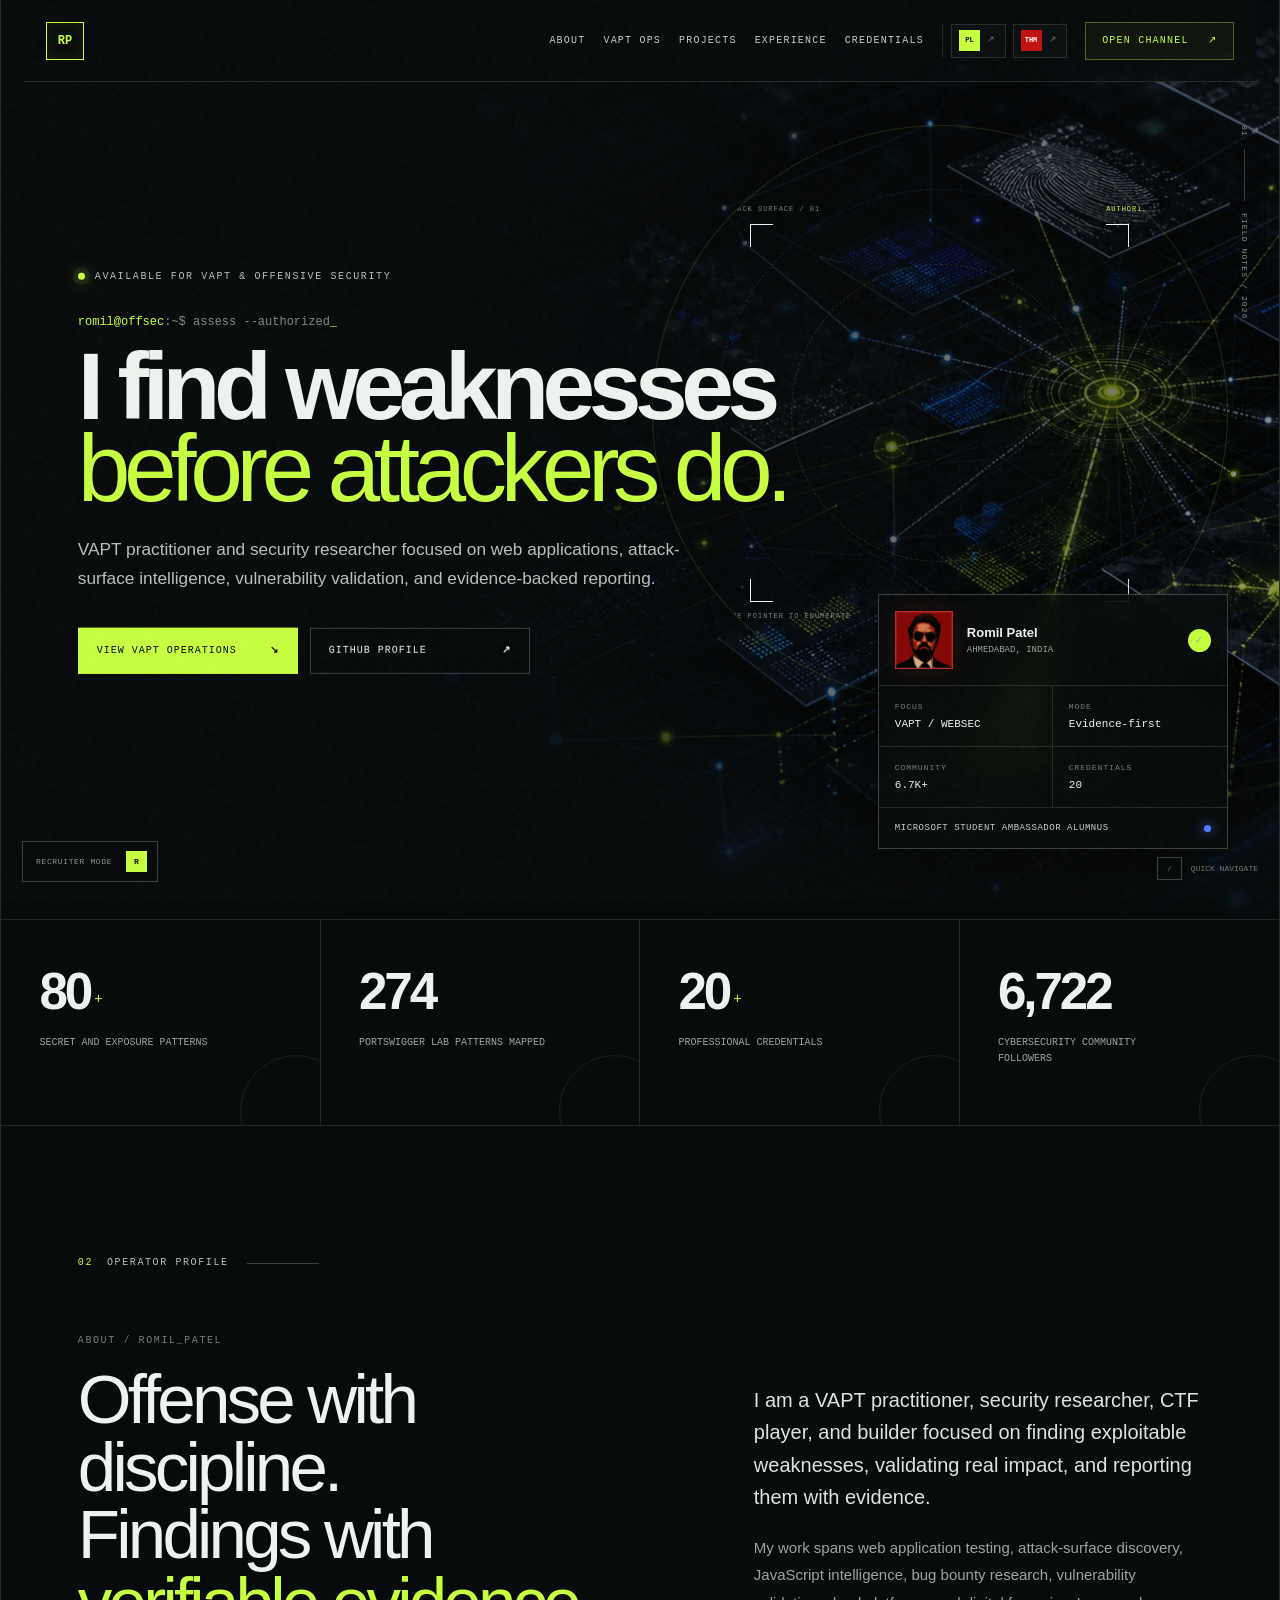
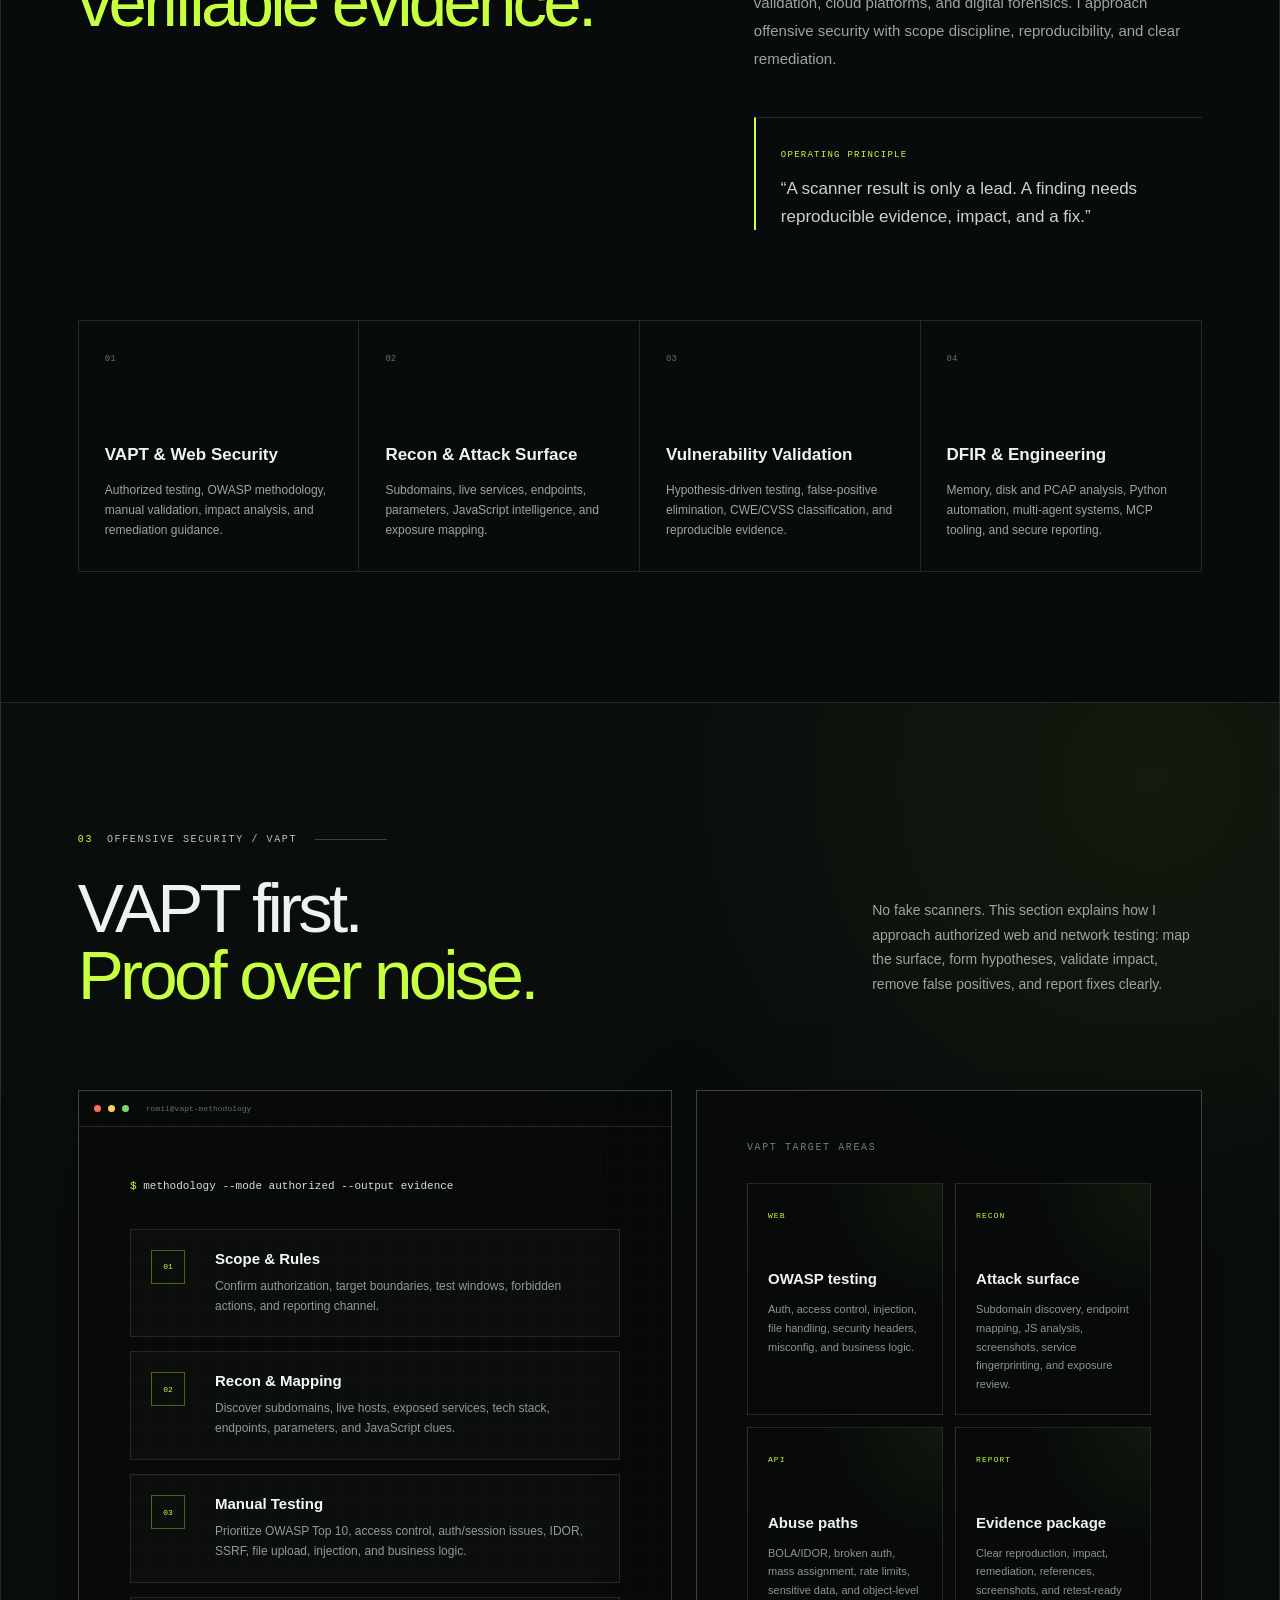
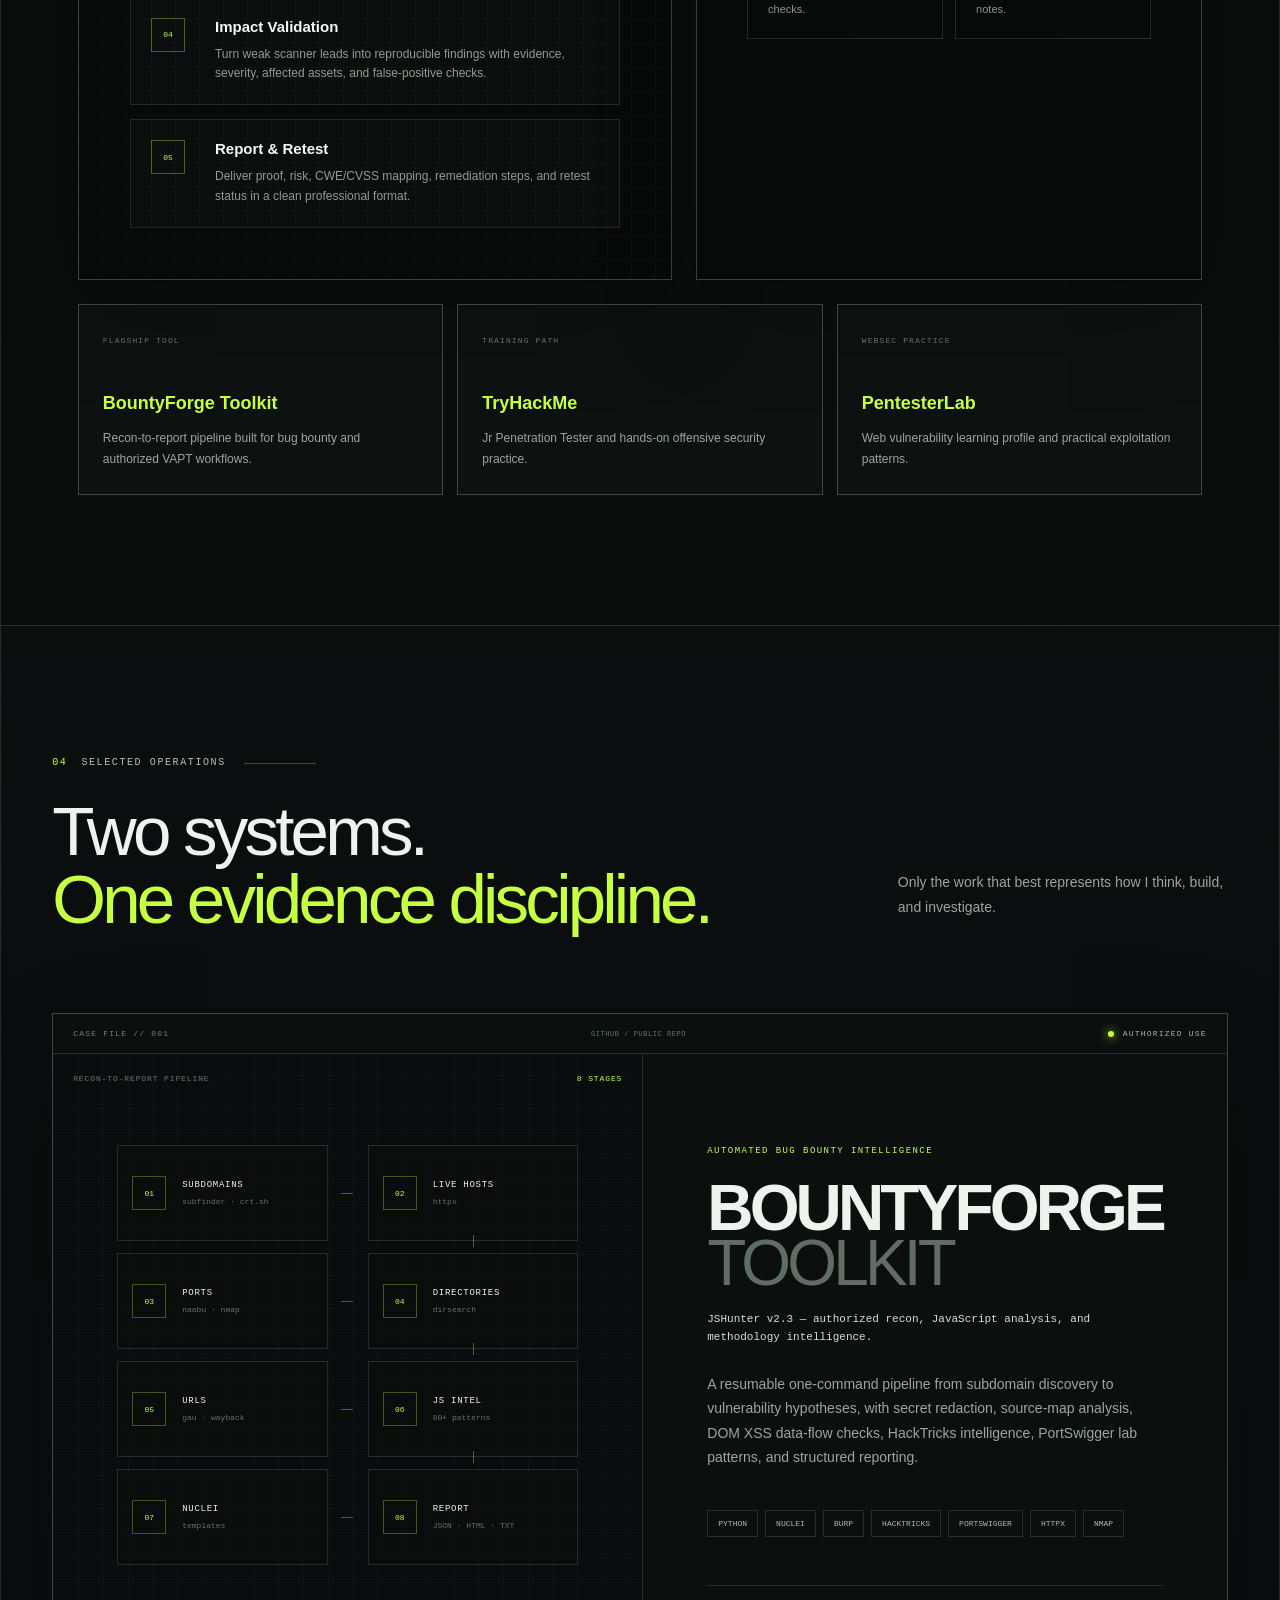
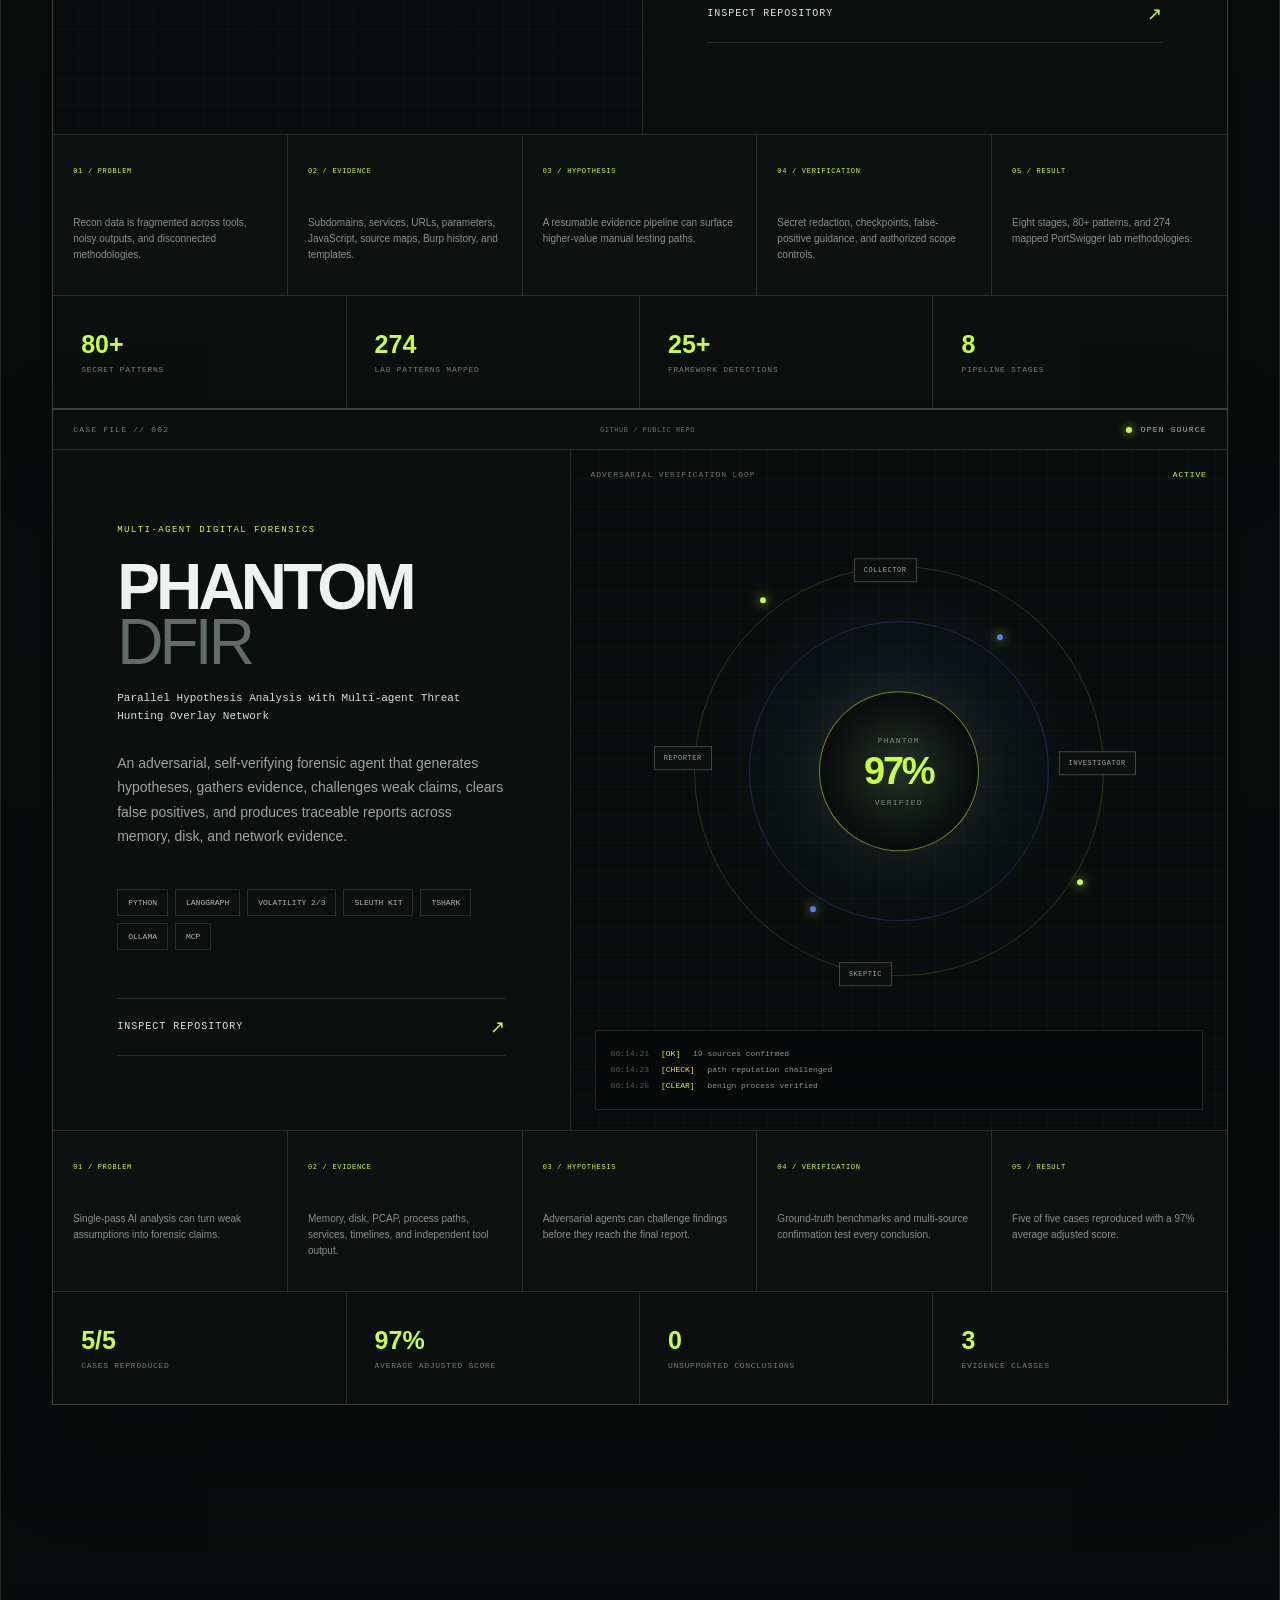
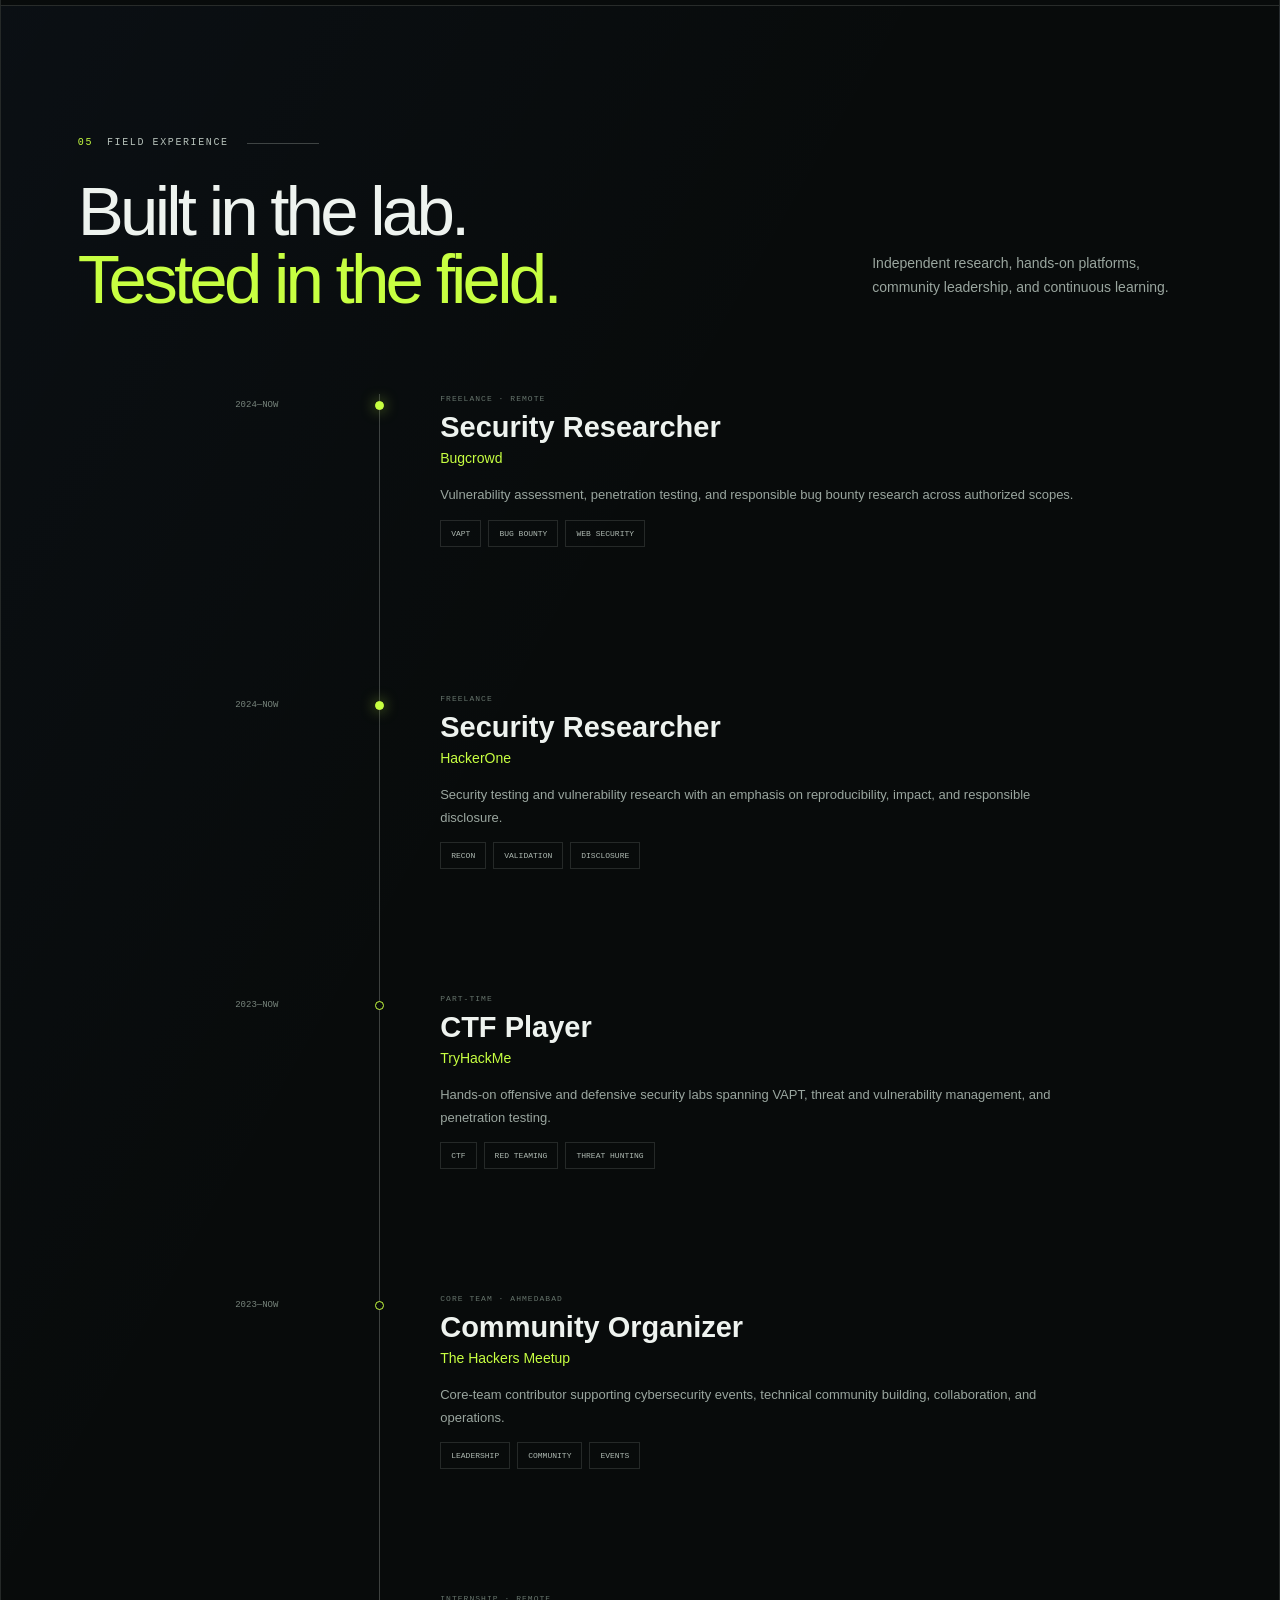
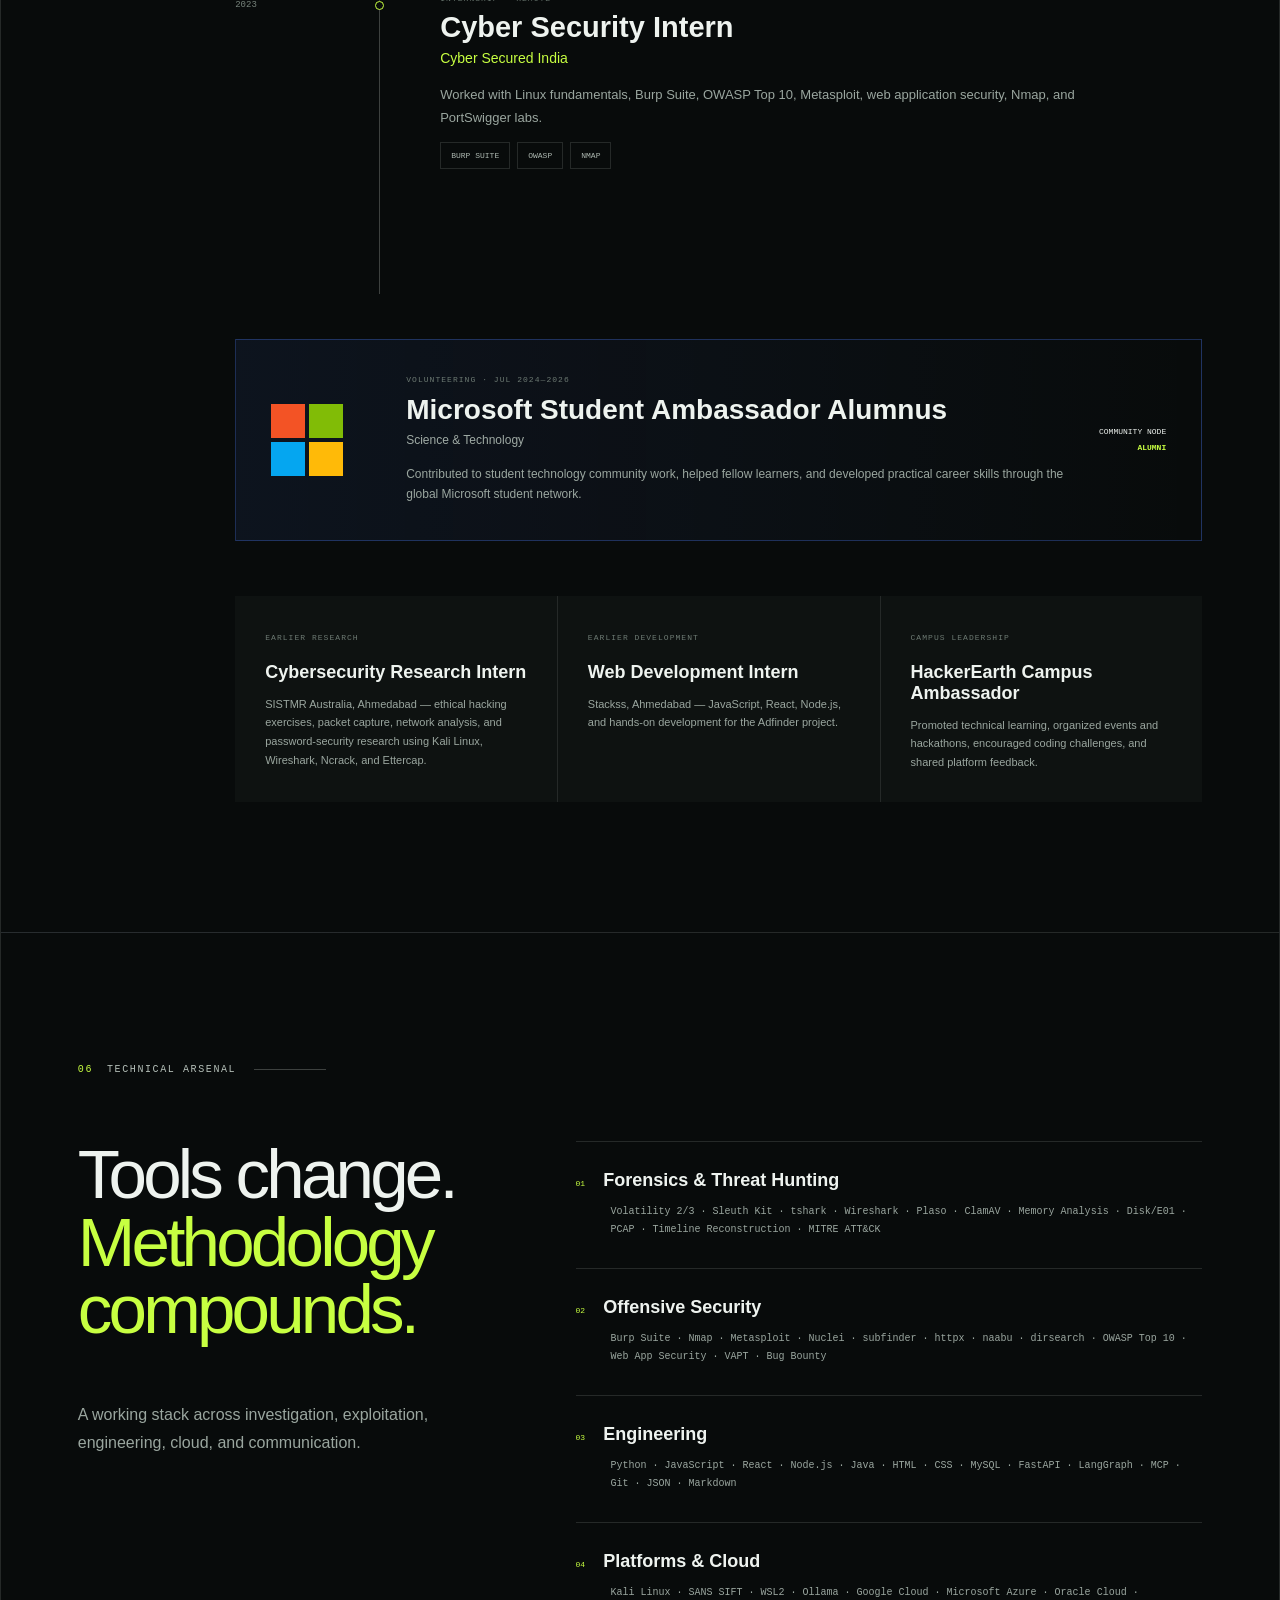
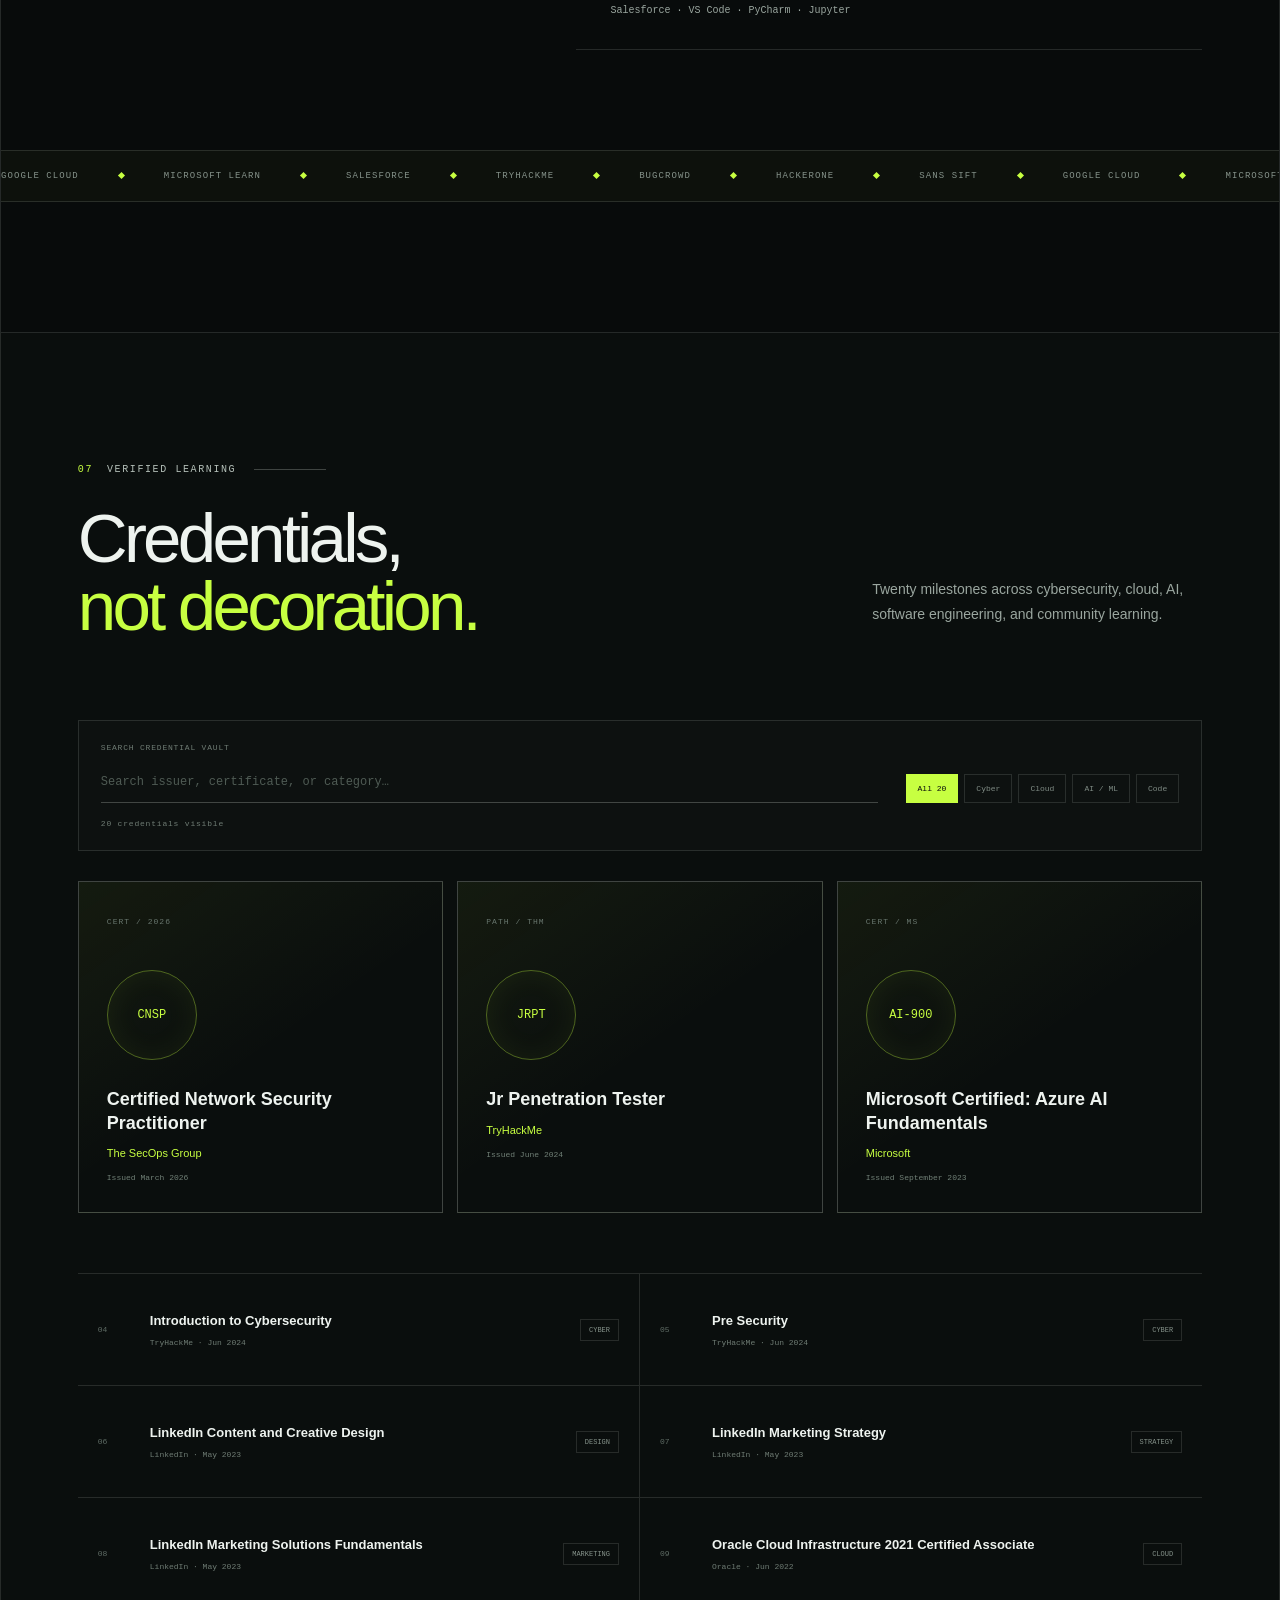
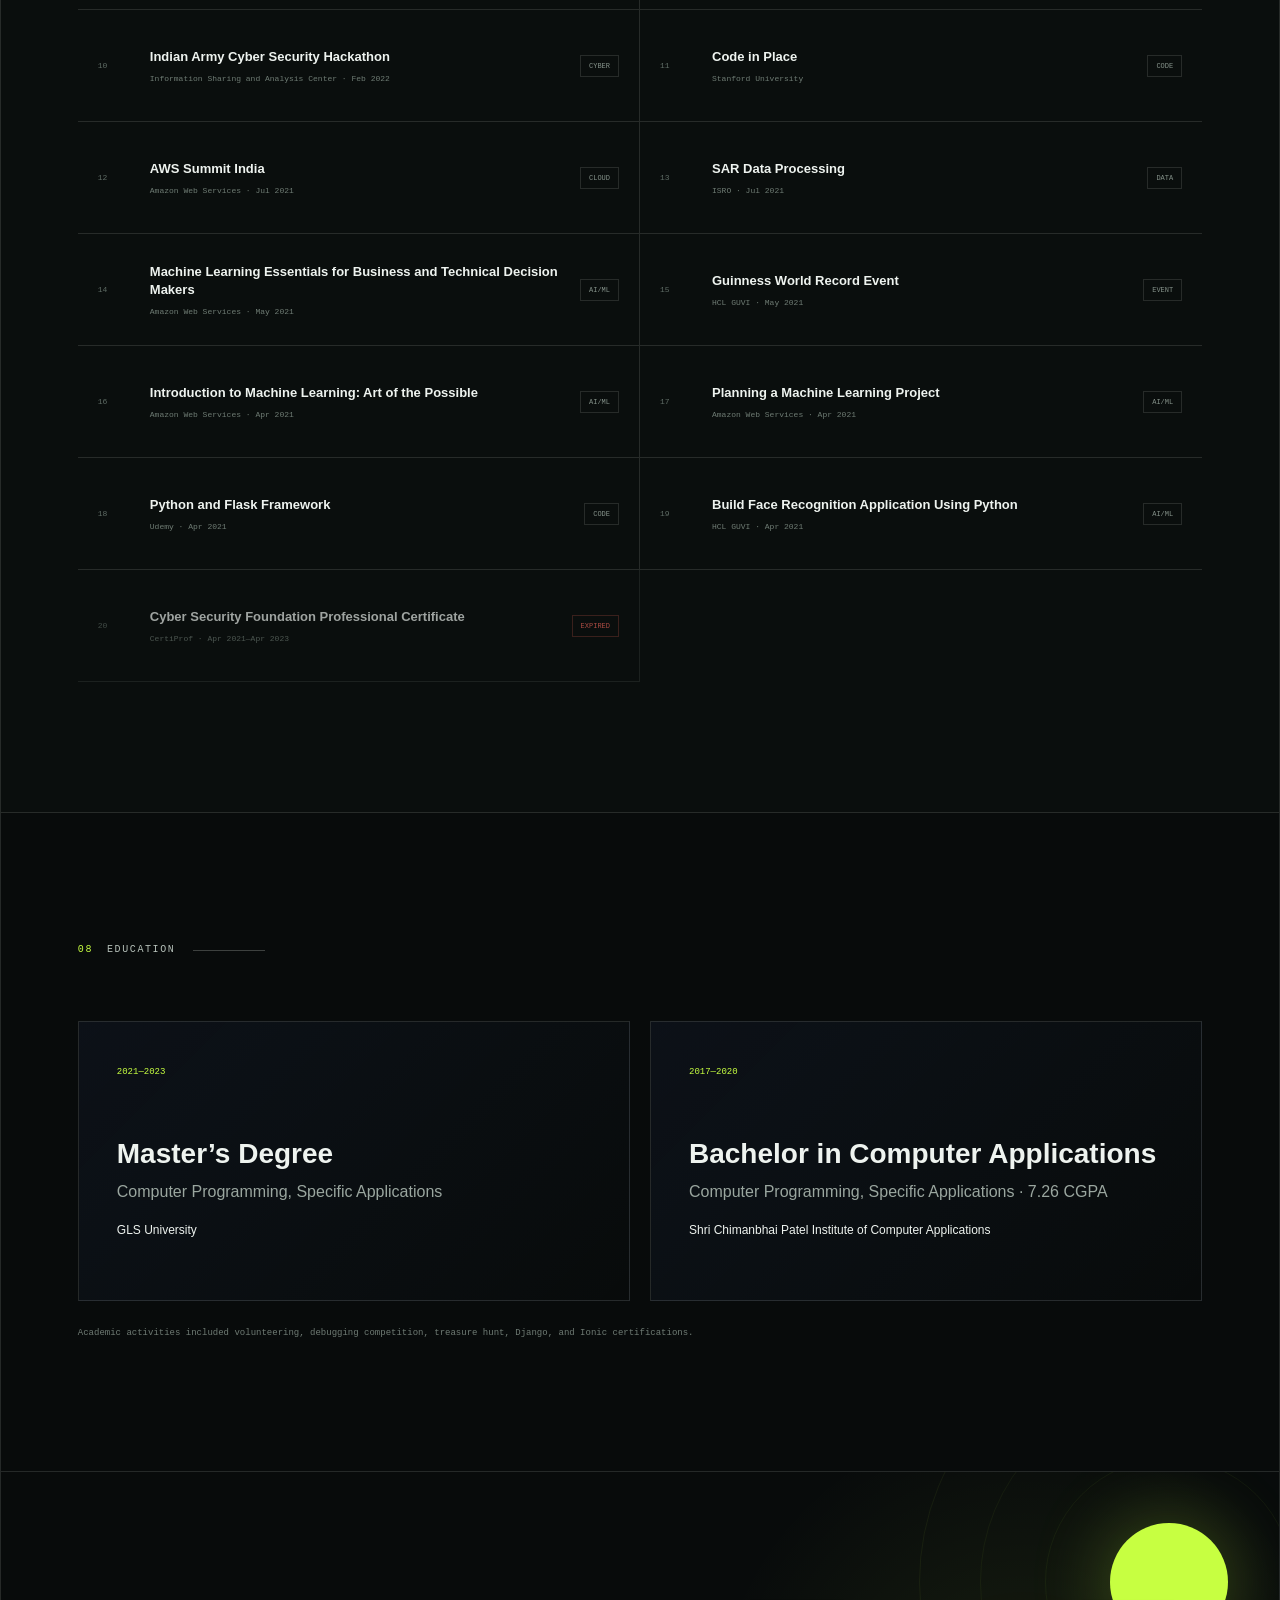
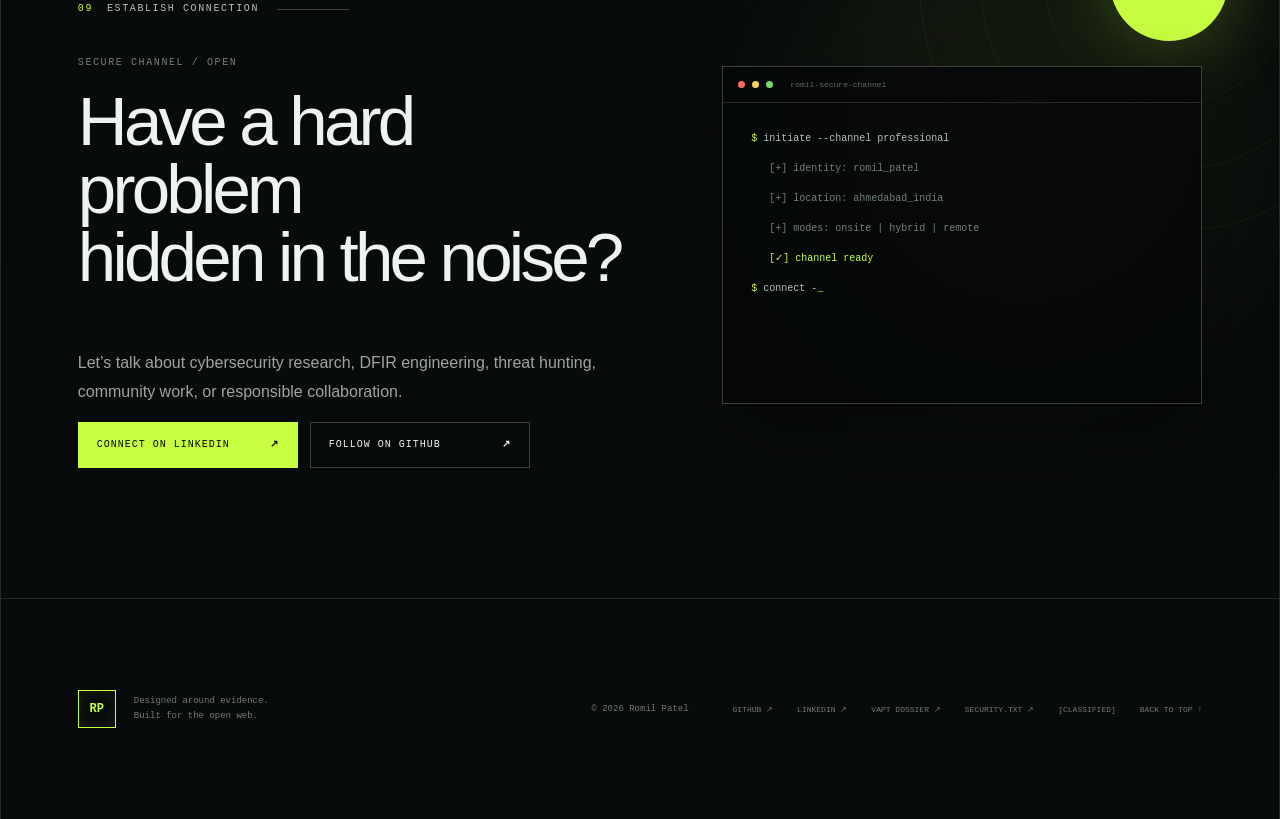
==== index.html @ cf9efac3 "Deploy cybersecurity portfolio" ====
<!doctype html>
<html lang="en">
<head>
  <meta charset="utf-8">
  <meta name="viewport" content="width=device-width, initial-scale=1">
  <meta name="description" content="Romil Patel — Cybersecurity researcher, DFIR builder, penetration tester, and creator of PHANTOM DFIR and BountyForge Toolkit.">
  <meta name="theme-color" content="#080b0b">
  <meta property="og:title" content="Romil Patel — Cybersecurity Researcher">
  <meta property="og:description" content="Evidence-first security research, DFIR engineering, threat hunting, and offensive tooling.">
  <meta property="og:image" content="assets/forensic-hero.png">
  <title>Romil Patel — Cybersecurity Researcher</title>
  <link rel="icon" href="data:image/svg+xml,<svg xmlns=%22http://www.w3.org/2000/svg%22 viewBox=%220 0 100 100%22><rect width=%22100%22 height=%22100%22 rx=%2222%22 fill=%22%23080b0b%22/><path d=%22M25 26h30c13 0 21 7 21 19 0 9-5 15-13 18l16 13H62L49 65h-8v11H25zm16 13v13h13c5 0 8-2 8-7s-3-6-8-6z%22 fill=%22%23c7ff41%22/></svg>">
  <link rel="stylesheet" href="styles.css">
</head>
<body>
  <canvas id="signal-canvas" aria-hidden="true"></canvas>
  <div class="noise" aria-hidden="true"></div>
  <div class="cursor-glow" aria-hidden="true"></div>

  <header class="site-header">
    <a class="brand" href="#top" aria-label="Romil Patel — Home">
      <span class="brand-mark">RP</span>
      <span class="brand-copy"><strong>ROMIL PATEL</strong><small>SECURITY RESEARCH</small></span>
    </a>
    <button class="menu-toggle" type="button" aria-expanded="false" aria-controls="primary-nav"><span></span><span></span></button>
    <nav id="primary-nav" class="primary-nav" aria-label="Primary navigation">
      <a href="#about">About</a>
      <a href="#vapt-ops">VAPT Ops</a>
      <a href="#projects">Projects</a>
      <a href="#experience">Experience</a>
      <a href="#credentials">Credentials</a>
      <span class="nav-platforms" aria-label="Cybersecurity training profiles">
        <a class="platform-link pentesterlab-link" href="https://pentesterlab.com/profile/Romil_Patel" target="_blank" rel="noreferrer" aria-label="Romil Patel on PentesterLab">
          <i>PL</i><span>PentesterLab</span><b>↗</b>
        </a>
        <a class="platform-link tryhackme-link" href="https://tryhackme.com/p/romil0xsec" target="_blank" rel="noreferrer" aria-label="Romil Patel on TryHackMe">
          <i>THM</i><span>TryHackMe</span><b>↗</b>
        </a>
      </span>
      <a class="nav-cta" href="#contact">Open channel <span>↗</span></a>
    </nav>
  </header>

  <main id="top">
    <section class="hero" aria-labelledby="hero-title">
      <img class="hero-image" src="assets/forensic-hero.png" alt="Abstract forensic evidence network with chartreuse and blue signal paths">
      <div class="hero-vignette" aria-hidden="true"></div>
      <div class="hero-content">
        <div class="eyebrow"><span class="status-dot"></span> AVAILABLE FOR VAPT &amp; OFFENSIVE SECURITY</div>
        <p class="terminal-line"><span>romil@offsec</span>:~$ assess --authorized<span class="terminal-cursor">_</span></p>
        <h1 id="hero-title">I find weaknesses<br><em>before attackers do.</em></h1>
        <p class="hero-lede">VAPT practitioner and security researcher focused on web applications, attack-surface intelligence, vulnerability validation, and evidence-backed reporting.</p>
        <div class="hero-actions">
          <a class="button button-primary" href="#vapt-ops"><span>View VAPT operations</span><b>↘</b></a>
          <a class="button button-ghost" href="https://github.com/romilp619" target="_blank" rel="noreferrer"><span>GitHub profile</span><b>↗</b></a>
        </div>
      </div>
      <div class="evidence-core" aria-label="Interactive three-dimensional forensic evidence visualization">
        <canvas id="evidence-core-canvas"></canvas>
        <div class="core-hud core-hud-top"><span>ATTACK SURFACE / 01</span><b>AUTHORIZED</b></div>
        <div class="core-hud core-hud-bottom"><span>MOVE POINTER TO ENUMERATE</span><b>EVIDENCE-LED</b></div>
        <i class="core-corner corner-a"></i><i class="core-corner corner-b"></i><i class="core-corner corner-c"></i><i class="core-corner corner-d"></i>
      </div>
      <aside class="identity-card" aria-label="Profile summary">
        <div class="identity-head">
          <span class="identity-avatar"><img src="assets/romil-profile-red.png" alt="Romil Patel"></span>
          <div><strong>Romil Patel</strong><span>Ahmedabad, India</span></div>
          <span class="verified" title="Profile verified from LinkedIn and GitHub">✓</span>
        </div>
        <dl class="identity-grid">
          <div><dt>FOCUS</dt><dd>VAPT / WEBSEC</dd></div>
          <div><dt>MODE</dt><dd>Evidence-first</dd></div>
          <div><dt>COMMUNITY</dt><dd>6.7K+</dd></div>
          <div><dt>CREDENTIALS</dt><dd>20</dd></div>
        </dl>
        <div class="identity-foot"><span>Microsoft Student Ambassador Alumnus</span><strong id="operator-badge" class="operator-badge" hidden>OPERATOR VERIFIED</strong><i></i></div>
      </aside>
      <div class="hero-index"><span>01</span><i></i><span>FIELD NOTES / 2026</span></div>
    </section>

    <section class="proof-strip" aria-label="Key proof points">
      <div class="proof-item"><span class="proof-number" data-count="80">0</span><sup>+</sup><p>Secret and exposure patterns</p></div>
      <div class="proof-item"><span class="proof-number" data-count="274">0</span><sup></sup><p>PortSwigger lab patterns mapped</p></div>
      <div class="proof-item"><span class="proof-number" data-count="20">0</span><sup>+</sup><p>Professional credentials</p></div>
      <div class="proof-item"><span class="proof-number" data-count="6722">0</span><sup></sup><p>Cybersecurity community followers</p></div>
    </section>

    <section id="about" class="section about-section">
      <div class="section-kicker reveal"><span>02</span> OPERATOR PROFILE</div>
      <div class="about-grid">
        <div class="about-title reveal">
          <p class="micro-label">ABOUT / ROMIL_PATEL</p>
          <h2>Offense with discipline.<br>Findings with <em>verifiable evidence.</em></h2>
        </div>
        <div class="about-copy reveal">
          <p class="lead-copy">I am a VAPT practitioner, security researcher, CTF player, and builder focused on finding exploitable weaknesses, validating real impact, and reporting them with evidence.</p>
          <p>My work spans web application testing, attack-surface discovery, JavaScript intelligence, bug bounty research, vulnerability validation, cloud platforms, and digital forensics. I approach offensive security with scope discipline, reproducibility, and clear remediation.</p>
          <div class="quote-block">
            <span>OPERATING PRINCIPLE</span>
            <blockquote>“A scanner result is only a lead. A finding needs reproducible evidence, impact, and a fix.”</blockquote>
          </div>
        </div>
      </div>
      <div class="capability-grid reveal">
        <article><span>01</span><h3>VAPT &amp; Web Security</h3><p>Authorized testing, OWASP methodology, manual validation, impact analysis, and remediation guidance.</p></article>
        <article><span>02</span><h3>Recon &amp; Attack Surface</h3><p>Subdomains, live services, endpoints, parameters, JavaScript intelligence, and exposure mapping.</p></article>
        <article><span>03</span><h3>Vulnerability Validation</h3><p>Hypothesis-driven testing, false-positive elimination, CWE/CVSS classification, and reproducible evidence.</p></article>
        <article><span>04</span><h3>DFIR &amp; Engineering</h3><p>Memory, disk and PCAP analysis, Python automation, multi-agent systems, MCP tooling, and secure reporting.</p></article>
      </div>
    </section>

    <section id="vapt-ops" class="section vapt-section">
      <div class="section-heading reveal">
        <div><div class="section-kicker"><span>03</span> OFFENSIVE SECURITY / VAPT</div><h2>VAPT first.<br><em>Proof over noise.</em></h2></div>
        <p>No fake scanners. This section explains how I approach authorized web and network testing: map the surface, form hypotheses, validate impact, remove false positives, and report fixes clearly.</p>
      </div>
      <div class="vapt-ops-shell reveal">
        <div class="ops-terminal">
          <div class="terminal-bar"><i></i><i></i><i></i><span>romil@vapt-methodology</span></div>
          <div class="ops-terminal-body">
            <p><span class="prompt">$</span> methodology --mode authorized --output evidence</p>
            <ol class="ops-chain">
              <li><span>01</span><b>Scope & Rules</b><p>Confirm authorization, target boundaries, test windows, forbidden actions, and reporting channel.</p></li>
              <li><span>02</span><b>Recon & Mapping</b><p>Discover subdomains, live hosts, exposed services, tech stack, endpoints, parameters, and JavaScript clues.</p></li>
              <li><span>03</span><b>Manual Testing</b><p>Prioritize OWASP Top 10, access control, auth/session issues, IDOR, SSRF, file upload, injection, and business logic.</p></li>
              <li><span>04</span><b>Impact Validation</b><p>Turn weak scanner leads into reproducible findings with evidence, severity, affected assets, and false-positive checks.</p></li>
              <li><span>05</span><b>Report & Retest</b><p>Deliver proof, risk, CWE/CVSS mapping, remediation steps, and retest status in a clean professional format.</p></li>
            </ol>
          </div>
        </div>
        <aside class="ops-scope-panel">
          <p class="micro-label">VAPT TARGET AREAS</p>
          <div class="scope-grid">
            <article><span>WEB</span><b>OWASP testing</b><p>Auth, access control, injection, file handling, security headers, misconfig, and business logic.</p></article>
            <article><span>RECON</span><b>Attack surface</b><p>Subdomain discovery, endpoint mapping, JS analysis, screenshots, service fingerprinting, and exposure review.</p></article>
            <article><span>API</span><b>Abuse paths</b><p>BOLA/IDOR, broken auth, mass assignment, rate limits, sensitive data, and object-level checks.</p></article>
            <article><span>REPORT</span><b>Evidence package</b><p>Clear reproduction, impact, remediation, references, screenshots, and retest-ready notes.</p></article>
          </div>
        </aside>
      </div>
      <div class="ops-proof-grid reveal">
        <a href="https://github.com/romilp619/BountyForge-Toolkit" target="_blank" rel="noreferrer"><span>FLAGSHIP TOOL</span><b>BountyForge Toolkit</b><p>Recon-to-report pipeline built for bug bounty and authorized VAPT workflows.</p></a>
        <a href="https://tryhackme.com/p/romil0xsec" target="_blank" rel="noreferrer"><span>TRAINING PATH</span><b>TryHackMe</b><p>Jr Penetration Tester and hands-on offensive security practice.</p></a>
        <a href="https://pentesterlab.com/profile/Romil_Patel" target="_blank" rel="noreferrer"><span>WEBSEC PRACTICE</span><b>PentesterLab</b><p>Web vulnerability learning profile and practical exploitation patterns.</p></a>
      </div>
    </section>

    <section id="projects" class="section projects-section">
      <div class="section-heading reveal">
        <div><div class="section-kicker"><span>04</span> SELECTED OPERATIONS</div><h2>Two systems.<br><em>One evidence discipline.</em></h2></div>
        <p>Only the work that best represents how I think, build, and investigate.</p>
      </div>

      <article class="project project-phantom reveal">
        <div class="project-topline"><span>CASE FILE // 002</span><span class="repo-intel" data-repo="romilp619/Phantom-DFIR">GITHUB / CONNECTING</span><span class="live-pill"><i></i> OPEN SOURCE</span></div>
        <div class="project-grid">
          <div class="project-copy">
            <p class="project-type">MULTI-AGENT DIGITAL FORENSICS</p>
            <h3>PHANTOM<br><span>DFIR</span></h3>
            <p class="project-decode">Parallel Hypothesis Analysis with Multi-agent Threat Hunting Overlay Network</p>
            <p class="project-summary">An adversarial, self-verifying forensic agent that generates hypotheses, gathers evidence, challenges weak claims, clears false positives, and produces traceable reports across memory, disk, and network evidence.</p>
            <ul class="project-tags" aria-label="PHANTOM technologies"><li>Python</li><li>LangGraph</li><li>Volatility 2/3</li><li>Sleuth Kit</li><li>tshark</li><li>Ollama</li><li>MCP</li></ul>
            <a class="project-link" href="https://github.com/romilp619/Phantom-DFIR" target="_blank" rel="noreferrer">Inspect repository <span>↗</span></a>
          </div>
          <div class="project-visual" aria-label="PHANTOM architecture visualization">
            <div class="scanline"></div>
            <div class="visual-label"><span>ADVERSARIAL VERIFICATION LOOP</span><b>ACTIVE</b></div>
            <div class="agent-orbit">
              <div class="orbit orbit-a"></div><div class="orbit orbit-b"></div>
              <div class="core-node"><small>PHANTOM</small><strong>97%</strong><span>VERIFIED</span></div>
              <div class="satellite sat-1">COLLECTOR</div><div class="satellite sat-2">INVESTIGATOR</div><div class="satellite sat-3">SKEPTIC</div><div class="satellite sat-4">REPORTER</div>
            </div>
            <div class="evidence-feed">
              <p><time>00:14:21</time><span class="ok">[OK]</span> 19 sources confirmed</p>
              <p><time>00:14:23</time><span class="warn">[CHECK]</span> path reputation challenged</p>
              <p><time>00:14:25</time><span class="ok">[CLEAR]</span> benign process verified</p>
            </div>
          </div>
        </div>
        <div class="case-story"><div><span>01 / PROBLEM</span><p>Single-pass AI analysis can turn weak assumptions into forensic claims.</p></div><div><span>02 / EVIDENCE</span><p>Memory, disk, PCAP, process paths, services, timelines, and independent tool output.</p></div><div><span>03 / HYPOTHESIS</span><p>Adversarial agents can challenge findings before they reach the final report.</p></div><div><span>04 / VERIFICATION</span><p>Ground-truth benchmarks and multi-source confirmation test every conclusion.</p></div><div><span>05 / RESULT</span><p>Five of five cases reproduced with a 97% average adjusted score.</p></div></div>
        <div class="project-metrics"><div><strong>5/5</strong><span>cases reproduced</span></div><div><strong>97%</strong><span>average adjusted score</span></div><div><strong>0</strong><span>unsupported conclusions</span></div><div><strong>3</strong><span>evidence classes</span></div></div>
      </article>

      <article class="project project-bounty reveal">
        <div class="project-topline"><span>CASE FILE // 001</span><span class="repo-intel" data-repo="romilp619/BountyForge-Toolkit">GITHUB / CONNECTING</span><span class="live-pill"><i></i> AUTHORIZED USE</span></div>
        <div class="project-grid reverse">
          <div class="project-visual pipeline-visual" aria-label="BountyForge eight-stage pipeline visualization">
            <div class="scanline"></div>
            <div class="visual-label"><span>RECON-TO-REPORT PIPELINE</span><b>8 STAGES</b></div>
            <ol class="pipeline">
              <li><span>01</span><div><b>SUBDOMAINS</b><small>subfinder · crt.sh</small></div><i></i></li>
              <li><span>02</span><div><b>LIVE HOSTS</b><small>httpx</small></div><i></i></li>
              <li><span>03</span><div><b>PORTS</b><small>naabu · nmap</small></div><i></i></li>
              <li><span>04</span><div><b>DIRECTORIES</b><small>dirsearch</small></div><i></i></li>
              <li><span>05</span><div><b>URLS</b><small>gau · wayback</small></div><i></i></li>
              <li><span>06</span><div><b>JS INTEL</b><small>80+ patterns</small></div><i></i></li>
              <li><span>07</span><div><b>NUCLEI</b><small>templates</small></div><i></i></li>
              <li><span>08</span><div><b>REPORT</b><small>JSON · HTML · TXT</small></div></li>
            </ol>
          </div>
          <div class="project-copy">
            <p class="project-type">AUTOMATED BUG BOUNTY INTELLIGENCE</p>
            <h3>BOUNTYFORGE<br><span>TOOLKIT</span></h3>
            <p class="project-decode">JSHunter v2.3 — authorized recon, JavaScript analysis, and methodology intelligence.</p>
            <p class="project-summary">A resumable one-command pipeline from subdomain discovery to vulnerability hypotheses, with secret redaction, source-map analysis, DOM XSS data-flow checks, HackTricks intelligence, PortSwigger lab patterns, and structured reporting.</p>
            <ul class="project-tags" aria-label="BountyForge technologies"><li>Python</li><li>Nuclei</li><li>Burp</li><li>HackTricks</li><li>PortSwigger</li><li>httpx</li><li>nmap</li></ul>
            <a class="project-link" href="https://github.com/romilp619/BountyForge-Toolkit" target="_blank" rel="noreferrer">Inspect repository <span>↗</span></a>
          </div>
        </div>
        <div class="case-story"><div><span>01 / PROBLEM</span><p>Recon data is fragmented across tools, noisy outputs, and disconnected methodologies.</p></div><div><span>02 / EVIDENCE</span><p>Subdomains, services, URLs, parameters, JavaScript, source maps, Burp history, and templates.</p></div><div><span>03 / HYPOTHESIS</span><p>A resumable evidence pipeline can surface higher-value manual testing paths.</p></div><div><span>04 / VERIFICATION</span><p>Secret redaction, checkpoints, false-positive guidance, and authorized scope controls.</p></div><div><span>05 / RESULT</span><p>Eight stages, 80+ patterns, and 274 mapped PortSwigger lab methodologies.</p></div></div>
        <div class="project-metrics"><div><strong>80+</strong><span>secret patterns</span></div><div><strong>274</strong><span>lab patterns mapped</span></div><div><strong>25+</strong><span>framework detections</span></div><div><strong>8</strong><span>pipeline stages</span></div></div>
      </article>
    </section>

    <section id="experience" class="section experience-section">
      <div class="section-heading reveal">
        <div><div class="section-kicker"><span>05</span> FIELD EXPERIENCE</div><h2>Built in the lab.<br><em>Tested in the field.</em></h2></div>
        <p>Independent research, hands-on platforms, community leadership, and continuous learning.</p>
      </div>
      <div class="timeline reveal">
        <article class="timeline-item current"><div class="time-rail"><i></i><span>2024—NOW</span></div><div class="timeline-card"><p>FREELANCE · REMOTE</p><h3>Security Researcher</h3><h4>Bugcrowd</h4><p>Vulnerability assessment, penetration testing, and responsible bug bounty research across authorized scopes.</p><div class="mini-tags"><span>VAPT</span><span>Bug Bounty</span><span>Web Security</span></div></div></article>
        <article class="timeline-item current"><div class="time-rail"><i></i><span>2024—NOW</span></div><div class="timeline-card"><p>FREELANCE</p><h3>Security Researcher</h3><h4>HackerOne</h4><p>Security testing and vulnerability research with an emphasis on reproducibility, impact, and responsible disclosure.</p><div class="mini-tags"><span>Recon</span><span>Validation</span><span>Disclosure</span></div></div></article>
        <article class="timeline-item"><div class="time-rail"><i></i><span>2023—NOW</span></div><div class="timeline-card"><p>PART-TIME</p><h3>CTF Player</h3><h4>TryHackMe</h4><p>Hands-on offensive and defensive security labs spanning VAPT, threat and vulnerability management, and penetration testing.</p><div class="mini-tags"><span>CTF</span><span>Red Teaming</span><span>Threat Hunting</span></div></div></article>
        <article class="timeline-item"><div class="time-rail"><i></i><span>2023—NOW</span></div><div class="timeline-card"><p>CORE TEAM · AHMEDABAD</p><h3>Community Organizer</h3><h4>The Hackers Meetup</h4><p>Core-team contributor supporting cybersecurity events, technical community building, collaboration, and operations.</p><div class="mini-tags"><span>Leadership</span><span>Community</span><span>Events</span></div></div></article>
        <article class="timeline-item"><div class="time-rail"><i></i><span>2023</span></div><div class="timeline-card"><p>INTERNSHIP · REMOTE</p><h3>Cyber Security Intern</h3><h4>Cyber Secured India</h4><p>Worked with Linux fundamentals, Burp Suite, OWASP Top 10, Metasploit, web application security, Nmap, and PortSwigger labs.</p><div class="mini-tags"><span>Burp Suite</span><span>OWASP</span><span>Nmap</span></div></div></article>
      </div>

      <div class="community-card reveal">
        <div class="microsoft-mark" aria-hidden="true"><i></i><i></i><i></i><i></i></div>
        <div><p>VOLUNTEERING · JUL 2024—2026</p><h3>Microsoft Student Ambassador Alumnus</h3><span>Science &amp; Technology</span><p>Contributed to student technology community work, helped fellow learners, and developed practical career skills through the global Microsoft student network.</p></div>
        <div class="community-meta"><span>COMMUNITY NODE</span><b>ALUMNI</b></div>
      </div>

      <div class="earlier-grid reveal">
        <article><span>EARLIER RESEARCH</span><h3>Cybersecurity Research Intern</h3><p>SISTMR Australia, Ahmedabad — ethical hacking exercises, packet capture, network analysis, and password-security research using Kali Linux, Wireshark, Ncrack, and Ettercap.</p></article>
        <article><span>EARLIER DEVELOPMENT</span><h3>Web Development Intern</h3><p>Stackss, Ahmedabad — JavaScript, React, Node.js, and hands-on development for the Adfinder project.</p></article>
        <article><span>CAMPUS LEADERSHIP</span><h3>HackerEarth Campus Ambassador</h3><p>Promoted technical learning, organized events and hackathons, encouraged coding challenges, and shared platform feedback.</p></article>
      </div>
    </section>

    <section class="section skills-section">
      <div class="section-kicker reveal"><span>06</span> TECHNICAL ARSENAL</div>
      <div class="skills-layout">
        <div class="skills-intro reveal"><h2>Tools change.<br><em>Methodology compounds.</em></h2><p>A working stack across investigation, exploitation, engineering, cloud, and communication.</p></div>
        <div class="skill-groups reveal">
          <article><div><span>01</span><h3>Forensics &amp; Threat Hunting</h3></div><p>Volatility 2/3 · Sleuth Kit · tshark · Wireshark · Plaso · ClamAV · Memory Analysis · Disk/E01 · PCAP · Timeline Reconstruction · MITRE ATT&amp;CK</p></article>
          <article><div><span>02</span><h3>Offensive Security</h3></div><p>Burp Suite · Nmap · Metasploit · Nuclei · subfinder · httpx · naabu · dirsearch · OWASP Top 10 · Web App Security · VAPT · Bug Bounty</p></article>
          <article><div><span>03</span><h3>Engineering</h3></div><p>Python · JavaScript · React · Node.js · Java · HTML · CSS · MySQL · FastAPI · LangGraph · MCP · Git · JSON · Markdown</p></article>
          <article><div><span>04</span><h3>Platforms &amp; Cloud</h3></div><p>Kali Linux · SANS SIFT · WSL2 · Ollama · Google Cloud · Microsoft Azure · Oracle Cloud · Salesforce · VS Code · PyCharm · Jupyter</p></article>
        </div>
      </div>
      <div class="ecosystem-ticker" aria-label="Technology ecosystem"><div><span>GOOGLE CLOUD</span><i></i><span>MICROSOFT LEARN</span><i></i><span>SALESFORCE</span><i></i><span>TRYHACKME</span><i></i><span>BUGCROWD</span><i></i><span>HACKERONE</span><i></i><span>SANS SIFT</span><i></i><span>GOOGLE CLOUD</span><i></i><span>MICROSOFT LEARN</span><i></i></div></div>
    </section>

    <section id="credentials" class="section credentials-section">
      <div class="section-heading reveal">
        <div><div class="section-kicker"><span>07</span> VERIFIED LEARNING</div><h2>Credentials,<br><em>not decoration.</em></h2></div>
        <p>Twenty milestones across cybersecurity, cloud, AI, software engineering, and community learning.</p>
      </div>
      <div class="credential-tools reveal">
        <label><span>SEARCH CREDENTIAL VAULT</span><input id="credential-search" type="search" placeholder="Search issuer, certificate, or category…" autocomplete="off"></label>
        <div class="credential-filters" role="group" aria-label="Filter credentials by category"><button class="active" type="button" data-filter="all">All 20</button><button type="button" data-filter="cyber">Cyber</button><button type="button" data-filter="cloud">Cloud</button><button type="button" data-filter="ai/ml">AI / ML</button><button type="button" data-filter="code">Code</button></div>
        <span id="credential-count">20 credentials visible</span>
      </div>
      <div class="credential-featured reveal">
        <article data-category="cyber"><span class="credential-id">CERT / 2026</span><div class="cert-shield">CNSP</div><h3>Certified Network Security Practitioner</h3><p>The SecOps Group</p><small>Issued March 2026</small></article>
        <article data-category="cyber"><span class="credential-id">PATH / THM</span><div class="cert-shield">JRPT</div><h3>Jr Penetration Tester</h3><p>TryHackMe</p><small>Issued June 2024</small></article>
        <article data-category="ai/ml"><span class="credential-id">CERT / MS</span><div class="cert-shield">AI-900</div><h3>Microsoft Certified: Azure AI Fundamentals</h3><p>Microsoft</p><small>Issued September 2023</small></article>
      </div>
      <div class="credential-list reveal">
        <article><span>04</span><div><h3>Introduction to Cybersecurity</h3><p>TryHackMe · Jun 2024</p></div><b>CYBER</b></article>
        <article><span>05</span><div><h3>Pre Security</h3><p>TryHackMe · Jun 2024</p></div><b>CYBER</b></article>
        <article><span>06</span><div><h3>LinkedIn Content and Creative Design</h3><p>LinkedIn · May 2023</p></div><b>DESIGN</b></article>
        <article><span>07</span><div><h3>LinkedIn Marketing Strategy</h3><p>LinkedIn · May 2023</p></div><b>STRATEGY</b></article>
        <article><span>08</span><div><h3>LinkedIn Marketing Solutions Fundamentals</h3><p>LinkedIn · May 2023</p></div><b>MARKETING</b></article>
        <article><span>09</span><div><h3>Oracle Cloud Infrastructure 2021 Certified Associate</h3><p>Oracle · Jun 2022</p></div><b>CLOUD</b></article>
        <article><span>10</span><div><h3>Indian Army Cyber Security Hackathon</h3><p>Information Sharing and Analysis Center · Feb 2022</p></div><b>CYBER</b></article>
        <article><span>11</span><div><h3>Code in Place</h3><p>Stanford University</p></div><b>CODE</b></article>
        <article><span>12</span><div><h3>AWS Summit India</h3><p>Amazon Web Services · Jul 2021</p></div><b>CLOUD</b></article>
        <article><span>13</span><div><h3>SAR Data Processing</h3><p>ISRO · Jul 2021</p></div><b>DATA</b></article>
        <article><span>14</span><div><h3>Machine Learning Essentials for Business and Technical Decision Makers</h3><p>Amazon Web Services · May 2021</p></div><b>AI/ML</b></article>
        <article><span>15</span><div><h3>Guinness World Record Event</h3><p>HCL GUVI · May 2021</p></div><b>EVENT</b></article>
        <article><span>16</span><div><h3>Introduction to Machine Learning: Art of the Possible</h3><p>Amazon Web Services · Apr 2021</p></div><b>AI/ML</b></article>
        <article><span>17</span><div><h3>Planning a Machine Learning Project</h3><p>Amazon Web Services · Apr 2021</p></div><b>AI/ML</b></article>
        <article><span>18</span><div><h3>Python and Flask Framework</h3><p>Udemy · Apr 2021</p></div><b>CODE</b></article>
        <article><span>19</span><div><h3>Build Face Recognition Application Using Python</h3><p>HCL GUVI · Apr 2021</p></div><b>AI/ML</b></article>
        <article class="expired"><span>20</span><div><h3>Cyber Security Foundation Professional Certificate</h3><p>CertiProf · Apr 2021—Apr 2023</p></div><b>EXPIRED</b></article>
      </div>
    </section>

    <section class="section education-section">
      <div class="section-kicker reveal"><span>08</span> EDUCATION</div>
      <div class="education-grid reveal">
        <article><span>2021—2023</span><h3>Master’s Degree</h3><p>Computer Programming, Specific Applications</p><strong>GLS University</strong></article>
        <article><span>2017—2020</span><h3>Bachelor in Computer Applications</h3><p>Computer Programming, Specific Applications · 7.26 CGPA</p><strong>Shri Chimanbhai Patel Institute of Computer Applications</strong></article>
      </div>
      <p class="education-note reveal">Academic activities included volunteering, debugging competition, treasure hunt, Django, and Ionic certifications.</p>
    </section>

    <section id="contact" class="section contact-section">
      <div class="contact-orbit" aria-hidden="true"><i></i><i></i><i></i></div>
      <div class="contact-copy reveal">
        <div class="section-kicker"><span>09</span> ESTABLISH CONNECTION</div>
        <p class="micro-label">SECURE CHANNEL / OPEN</p>
        <h2>Have a hard problem<br>hidden in the noise?</h2>
        <p>Let’s talk about cybersecurity research, DFIR engineering, threat hunting, community work, or responsible collaboration.</p>
        <div class="contact-actions">
          <a class="button button-primary" href="https://www.linkedin.com/in/romilpatel1998/" target="_blank" rel="noreferrer"><span>Connect on LinkedIn</span><b>↗</b></a>
          <a class="button button-ghost" href="https://github.com/romilp619" target="_blank" rel="noreferrer"><span>Follow on GitHub</span><b>↗</b></a>
        </div>
      </div>
      <div class="contact-terminal reveal" aria-label="Contact terminal">
        <div class="terminal-bar"><i></i><i></i><i></i><span>romil-secure-channel</span></div>
        <div class="terminal-body">
          <p><span class="prompt">$</span> initiate --channel professional</p>
          <p class="terminal-response">[+] identity: romil_patel</p>
          <p class="terminal-response">[+] location: ahmedabad_india</p>
          <p class="terminal-response">[+] modes: onsite | hybrid | remote</p>
          <p class="terminal-response success">[✓] channel ready</p>
          <p><span class="prompt">$</span> <span class="type-target" data-text="connect --via linkedin"></span><span class="terminal-cursor">_</span></p>
        </div>
      </div>
    </section>
  </main>

  <footer class="site-footer">
    <div><span class="brand-mark">RP</span><p>Designed around evidence.<br>Built for the open web.</p></div>
    <p>© <span id="year"></span> Romil Patel</p>
    <div class="footer-links"><a href="https://github.com/romilp619" target="_blank" rel="noreferrer">GitHub ↗</a><a href="https://www.linkedin.com/in/romilpatel1998/" target="_blank" rel="noreferrer">LinkedIn ↗</a><a href="dossier.html" target="_blank">VAPT dossier ↗</a><a href="security.txt" target="_blank">Security.txt ↗</a><button class="ctf-trigger" type="button">[classified]</button><a href="#top">Back to top ↑</a></div>
  </footer>

  <div class="command-hint" aria-hidden="true"><kbd>/</kbd><span>quick navigate</span></div>
  <button id="recruiter-toggle" class="recruiter-toggle" type="button"><span>RECRUITER MODE</span><b>R</b></button>
  <dialog class="command-palette" aria-label="Quick navigation">
    <div class="palette-head"><span>GO TO</span><button type="button" aria-label="Close quick navigation">ESC</button></div>
    <label class="palette-search"><span>$</span><input class="command-input" type="text" placeholder="Type vapt, projects, skills, certs, recruiter, ctf…" autocomplete="off"></label>
    <div class="palette-results"><a href="#vapt-ops" data-command="vapt offensive methodology"><span>01</span>VAPT operations</a><a href="#projects" data-command="projects work"><span>02</span>Selected operations</a><a href="#about" data-command="about profile"><span>03</span>Operator profile</a><a href="#experience" data-command="experience"><span>04</span>Field experience</a><a href="#credentials" data-command="certs credentials"><span>05</span>Credential vault</a><a href="#contact" data-command="contact"><span>06</span>Open channel</a><button type="button" data-command="recruiter"><span>07</span>Recruiter mode</button><button type="button" data-command="ctf challenge"><span>08</span>Classified challenge</button></div>
  </dialog>
  <dialog id="recruiter-dialog" class="recruiter-dialog" aria-label="Recruiter summary">
    <div class="recruiter-head"><div><span>RECRUITER MODE / VAPT</span><h2>Romil Patel</h2><p>VAPT Practitioner · Security Researcher · Ahmedabad, India</p></div><button type="button" data-close-recruiter>×</button></div>
    <div class="recruiter-summary"><section><span>PROFILE</span><p>Evidence-led offensive security practitioner focused on web application testing, attack-surface intelligence, manual vulnerability validation, and professional reporting.</p></section><section><span>CORE SKILLS</span><p>VAPT · OWASP Top 10 · Burp Suite · Nmap · Nuclei · Recon Automation · JavaScript Analysis · Python · Threat Validation · CVSS/CWE</p></section><section><span>EXPERIENCE</span><p>Security Researcher at Bugcrowd and HackerOne · CTF Player at TryHackMe · Core Team at The Hackers Meetup · Cyber Security Intern at Cyber Secured India.</p></section><section><span>FLAGSHIP WORK</span><p>BountyForge Toolkit — eight-stage recon-to-report pipeline. PHANTOM DFIR — adversarial self-verifying forensic agent with a 97% benchmark score.</p></section><section><span>CREDENTIALS</span><p>CNSP · TryHackMe Jr Penetration Tester · Pre Security · Introduction to Cybersecurity · Azure AI Fundamentals · Oracle Cloud Associate.</p></section><section><span>COMMUNITY</span><p>Microsoft Student Ambassador alumnus · 6.7K+ LinkedIn followers · Hackers Meetup core team.</p></section></div>
    <div class="recruiter-actions"><a class="button button-primary" href="dossier.html" target="_blank"><span>Open VAPT dossier</span><b>↗</b></a><a class="button button-ghost" href="https://www.linkedin.com/in/romilpatel1998/" target="_blank" rel="noreferrer"><span>LinkedIn</span><b>↗</b></a></div>
  </dialog>
  <dialog id="ctf-challenge" class="ctf-dialog" aria-label="Hidden security challenge">
    <div class="terminal-bar"><i></i><i></i><i></i><span>classified / browser-only challenge</span></div>
    <div class="ctf-body"><p class="micro-label">OPERATOR CHALLENGE / 01</p><h2>Frame the defence.</h2><p>A legacy HTTP response header tells browsers whether a page may be embedded in a frame. Enter its exact header name in lowercase.</p><form id="ctf-form"><label><span class="prompt">$</span><input id="ctf-answer" type="text" autocomplete="off" spellcheck="false" placeholder="header-name"></label><button class="button button-primary" type="submit"><span>Validate answer</span><b>↵</b></button></form><p id="ctf-result" class="ctf-result" aria-live="polite">Challenge runs entirely in your browser.</p></div>
  </dialog>
  <script src="portfolio-features.js"></script>
  <script src="evidence-core.js"></script>
  <script src="script.js"></script>
</body>
</html>
---- styles.css ----
:root {
  --bg: #080b0b;
  --bg-soft: #0e1211;
  --panel: rgba(17, 22, 20, .82);
  --panel-solid: #111614;
  --line: rgba(228, 239, 231, .13);
  --line-strong: rgba(228, 239, 231, .24);
  --text: #eef3ef;
  --muted: #9aa69f;
  --acid: #c7ff41;
  --blue: #4e7dff;
  --cyan: #55e6ff;
  --red: #ff6b5f;
  --max: 1440px;
  --mono: "SFMono-Regular", Consolas, "Liberation Mono", monospace;
  --sans: Inter, ui-sans-serif, -apple-system, BlinkMacSystemFont, "Segoe UI", sans-serif;
}

* { box-sizing: border-box; }
html { scroll-behavior: smooth; background: var(--bg); }
body { margin: 0; color: var(--text); background: var(--bg); font-family: var(--sans); overflow-x: hidden; }
body::selection { color: #050705; background: var(--acid); }
a { color: inherit; text-decoration: none; }
button { color: inherit; font: inherit; }
img { max-width: 100%; }

#signal-canvas { position: fixed; inset: 0; z-index: -3; width: 100%; height: 100%; pointer-events: none; opacity: .36; }
.noise { position: fixed; inset: 0; z-index: 20; pointer-events: none; opacity: .035; background-image: url("data:image/svg+xml,%3Csvg viewBox='0 0 180 180' xmlns='http://www.w3.org/2000/svg'%3E%3Cfilter id='n'%3E%3CfeTurbulence type='fractalNoise' baseFrequency='.9' numOctaves='4' stitchTiles='stitch'/%3E%3C/filter%3E%3Crect width='100%25' height='100%25' filter='url(%23n)' opacity='.8'/%3E%3C/svg%3E"); }
.cursor-glow { position: fixed; z-index: -1; width: 520px; height: 520px; transform: translate(-50%, -50%); border-radius: 50%; pointer-events: none; background: radial-gradient(circle, rgba(199,255,65,.055), transparent 64%); transition: opacity .2s; }

.site-header { position: fixed; z-index: 15; top: 0; left: 50%; width: min(calc(100% - 48px), var(--max)); transform: translateX(-50%); display: flex; align-items: center; justify-content: space-between; height: 82px; padding: 0 22px; border-bottom: 1px solid var(--line); background: linear-gradient(180deg, rgba(8,11,11,.92), rgba(8,11,11,.62)); backdrop-filter: blur(18px); }
.brand { display: flex; align-items: center; gap: 12px; }
.brand-mark { display: grid; width: 38px; height: 38px; place-items: center; border: 1px solid var(--acid); color: var(--acid); font: 700 12px/1 var(--mono); box-shadow: inset 0 0 16px rgba(199,255,65,.08); }
.brand-copy { display: flex; flex-direction: column; gap: 3px; }
.brand-copy strong { font-size: 11px; letter-spacing: .15em; }
.brand-copy small { color: var(--muted); font: 9px/1 var(--mono); letter-spacing: .14em; }
.primary-nav { display: flex; align-items: center; gap: 34px; }
.primary-nav a { position: relative; color: #c4cec8; font: 10px/1 var(--mono); letter-spacing: .12em; text-transform: uppercase; }
.primary-nav a:not(.nav-cta)::after { position: absolute; bottom: -10px; left: 0; width: 0; height: 1px; background: var(--acid); content: ""; transition: width .25s; }
.primary-nav a:hover::after, .primary-nav a.active::after { width: 100%; }
.nav-platforms { display: flex; align-items: center; gap: 7px; padding-left: 14px; border-left: 1px solid var(--line); }
.primary-nav .platform-link { display: flex; height: 34px; align-items: center; gap: 7px; padding: 0 9px 0 7px; border: 1px solid var(--line); background: rgba(255,255,255,.018); font-size: 8px; letter-spacing: .08em; transition: color .2s, border-color .2s, background .2s, transform .2s; }
.primary-nav .platform-link::after { display: none; }
.platform-link i { display: grid; width: 21px; height: 21px; place-items: center; color: var(--bg); background: var(--acid); font: 700 7px/1 var(--mono); font-style: normal; letter-spacing: 0; }
.platform-link b { color: #69766e; font-size: 9px; font-weight: 400; }
.primary-nav .platform-link:hover { transform: translateY(-2px); color: var(--text); border-color: rgba(199,255,65,.5); background: rgba(199,255,65,.045); }
.primary-nav .tryhackme-link i { color: #fff; background: #c11111; }
.primary-nav .tryhackme-link:hover { border-color: rgba(232,40,40,.55); background: rgba(193,17,17,.07); }
.primary-nav .nav-cta { padding: 13px 16px; color: var(--acid); border: 1px solid rgba(199,255,65,.35); background: rgba(199,255,65,.04); }
.nav-cta span { margin-left: 12px; }
.menu-toggle { display: none; border: 0; background: none; }

main, .site-footer { position: relative; z-index: 1; }
.hero { position: relative; min-height: 920px; max-width: var(--max); margin: 0 auto; overflow: hidden; border-inline: 1px solid var(--line); border-bottom: 1px solid var(--line); background: #080b0b; }
.hero-image { position: absolute; inset: 0; width: 100%; height: 100%; object-fit: cover; opacity: .74; transform: scale(1.035); animation: hero-breathe 14s ease-in-out infinite alternate; }
@keyframes hero-breathe { to { transform: scale(1.08) translate3d(-.8%, .2%, 0); } }
.hero-vignette { position: absolute; inset: 0; background: linear-gradient(90deg, #080b0b 0%, rgba(8,11,11,.96) 23%, rgba(8,11,11,.68) 48%, rgba(8,11,11,.16) 76%), linear-gradient(0deg, #080b0b 0%, transparent 27%, rgba(8,11,11,.35) 100%); }
.hero-content { position: absolute; z-index: 5; left: clamp(34px, 6vw, 92px); top: 50%; width: min(720px, 56vw); transform: translateY(-47%); }
.eyebrow, .section-kicker, .micro-label { color: #b5c0b9; font: 10px/1.4 var(--mono); letter-spacing: .16em; }
.eyebrow { display: flex; align-items: center; gap: 10px; margin-bottom: 30px; }
.status-dot { width: 7px; height: 7px; border-radius: 50%; background: var(--acid); box-shadow: 0 0 0 5px rgba(199,255,65,.07), 0 0 15px rgba(199,255,65,.65); animation: pulse 1.8s infinite; }
@keyframes pulse { 50% { opacity: .35; box-shadow: 0 0 0 8px rgba(199,255,65,0); } }
.terminal-line { margin: 0 0 16px; color: #7e8a83; font: 12px/1.4 var(--mono); }
.terminal-line span:first-child, .prompt { color: var(--acid); }
.terminal-cursor { color: var(--acid); animation: blink .8s step-end infinite; }
@keyframes blink { 50% { opacity: 0; } }
h1, h2, h3, p { margin-top: 0; }
.hero h1 { margin-bottom: 26px; font-size: clamp(58px, 7.4vw, 112px); font-weight: 620; line-height: .86; letter-spacing: -.068em; }
.hero h1 em, .section h2 em { color: var(--acid); font-style: normal; font-weight: 350; }
.hero-lede { max-width: 630px; margin-bottom: 36px; color: #b8c1bc; font-size: clamp(16px, 1.35vw, 20px); line-height: 1.65; }
.hero-actions, .contact-actions { display: flex; flex-wrap: wrap; gap: 12px; }
.button { display: inline-flex; min-width: 220px; align-items: center; justify-content: space-between; gap: 24px; padding: 17px 18px; border: 1px solid var(--line-strong); font: 10px/1 var(--mono); letter-spacing: .1em; text-transform: uppercase; transition: transform .25s, border-color .25s, background .25s; }
.button:hover { transform: translateY(-3px); }
.button-primary { color: #070907; border-color: var(--acid); background: var(--acid); }
.button-primary:hover { background: #dbff7e; }
.button-ghost { background: rgba(8,11,11,.46); backdrop-filter: blur(12px); }
.button-ghost:hover { border-color: var(--acid); }
.evidence-core { position: absolute; z-index: 3; top: 125px; right: clamp(22px, 4vw, 70px); width: clamp(450px, 45vw, 680px); aspect-ratio: 1; overflow: hidden; border: 1px solid rgba(199,255,65,.13); border-radius: 50%; background: radial-gradient(circle, rgba(13,19,17,.12) 0 38%, rgba(8,11,11,.08) 61%, transparent 72%); filter: drop-shadow(0 40px 80px rgba(0,0,0,.45)); }
#evidence-core-canvas { display: block; width: 100%; height: 100%; cursor: crosshair; touch-action: none; }
.evidence-core::before, .evidence-core::after { position: absolute; inset: 11%; border: 1px dashed rgba(78,125,255,.17); border-radius: 50%; content: ""; pointer-events: none; animation: core-ring-spin 34s linear infinite; }
.evidence-core::after { inset: 24%; border-color: rgba(199,255,65,.14); animation-direction: reverse; animation-duration: 21s; }
@keyframes core-ring-spin { to { transform: rotate(360deg); } }
.core-hud { position: absolute; right: 12%; left: 12%; display: flex; align-items: center; justify-content: space-between; color: rgba(220,230,224,.52); font: 7px/1 var(--mono); letter-spacing: .14em; pointer-events: none; }
.core-hud b { color: var(--acid); font-weight: 500; }
.core-hud-top { top: 14%; }.core-hud-bottom { bottom: 14%; }
.core-corner { position: absolute; width: 23px; height: 23px; border-color: rgba(199,255,65,.45); pointer-events: none; }.corner-a { top: 17%; left: 17%; border-top: 1px solid; border-left: 1px solid; }.corner-b { top: 17%; right: 17%; border-top: 1px solid; border-right: 1px solid; }.corner-c { right: 17%; bottom: 17%; border-right: 1px solid; border-bottom: 1px solid; }.corner-d { bottom: 17%; left: 17%; border-bottom: 1px solid; border-left: 1px solid; }
.identity-card { position: absolute; z-index: 6; right: clamp(30px, 4vw, 62px); bottom: 70px; width: 350px; border: 1px solid var(--line-strong); background: rgba(8,12,11,.78); backdrop-filter: blur(18px); box-shadow: 0 25px 70px rgba(0,0,0,.4); }
.identity-head { display: grid; grid-template-columns: 58px 1fr auto; gap: 14px; align-items: center; padding: 16px; border-bottom: 1px solid var(--line); }
.identity-avatar { position: relative; display: block; width: 58px; height: 58px; overflow: hidden; border: 1px solid rgba(255,74,62,.5); background: #7b0808; box-shadow: 0 0 24px rgba(205,26,20,.16); }
.identity-avatar::after { position: absolute; inset: 0; border: 1px solid rgba(255,255,255,.08); content: ""; pointer-events: none; }
.identity-head .identity-avatar img { width: 100%; height: 100%; object-fit: cover; object-position: center top; transform: none; filter: none; }
.identity-head div { display: flex; flex-direction: column; gap: 5px; }
.identity-head strong { font-size: 13px; }
.identity-head span { color: var(--muted); font: 9px var(--mono); text-transform: uppercase; }
.verified { display: grid; width: 23px; height: 23px; place-items: center; border-radius: 50%; color: #081006; background: var(--acid); font-weight: 800; }
.identity-grid { display: grid; grid-template-columns: 1fr 1fr; margin: 0; }
.identity-grid div { padding: 16px; border-right: 1px solid var(--line); border-bottom: 1px solid var(--line); }
.identity-grid div:nth-child(2n) { border-right: 0; }
.identity-grid dt { margin-bottom: 7px; color: #718078; font: 8px var(--mono); letter-spacing: .12em; }
.identity-grid dd { margin: 0; font: 11px var(--mono); }
.identity-foot { display: flex; align-items: center; justify-content: space-between; padding: 15px 16px; color: #c6d0ca; font: 9px var(--mono); letter-spacing: .06em; text-transform: uppercase; }
.identity-foot i { width: 7px; height: 7px; border-radius: 50%; background: #4e7dff; box-shadow: 0 0 12px #4e7dff; }
.hero-index { position: absolute; z-index: 3; right: 30px; top: 125px; display: flex; align-items: center; gap: 12px; color: #87938c; font: 8px var(--mono); letter-spacing: .14em; writing-mode: vertical-rl; }
.hero-index i { width: 1px; height: 52px; background: var(--line-strong); }

.proof-strip { display: grid; grid-template-columns: repeat(4, 1fr); max-width: var(--max); margin: 0 auto; border-inline: 1px solid var(--line); border-bottom: 1px solid var(--line); }
.proof-item { position: relative; min-height: 205px; padding: 42px clamp(22px, 3vw, 48px); border-right: 1px solid var(--line); overflow: hidden; }
.proof-item:last-child { border-right: 0; }
.proof-item::after { position: absolute; right: -32px; bottom: -42px; width: 110px; height: 110px; border: 1px solid rgba(199,255,65,.09); border-radius: 50%; content: ""; }
.proof-number { font-size: clamp(36px, 4vw, 62px); font-weight: 550; letter-spacing: -.06em; }
.proof-item sup { margin-left: 4px; color: var(--acid); font: 14px var(--mono); }
.proof-item p { max-width: 190px; margin: 14px 0 0; color: var(--muted); font: 10px/1.6 var(--mono); text-transform: uppercase; }

.section { max-width: var(--max); margin: 0 auto; padding: 130px clamp(30px, 6vw, 92px); border-inline: 1px solid var(--line); border-bottom: 1px solid var(--line); }
.section-kicker { display: flex; align-items: center; gap: 14px; margin-bottom: 64px; }
.section-kicker span { color: var(--acid); }
.section-kicker::after { width: 72px; height: 1px; margin-left: 4px; background: var(--line-strong); content: ""; }
.section h2 { font-size: clamp(45px, 5.4vw, 82px); line-height: .98; letter-spacing: -.055em; font-weight: 530; }
.about-grid { display: grid; grid-template-columns: 1.1fr .9fr; gap: clamp(70px, 10vw, 160px); }
.micro-label { margin-bottom: 18px; color: #728079; }
.about-copy { padding-top: 50px; }
.about-copy > p { color: var(--muted); font-size: 15px; line-height: 1.85; }
.about-copy .lead-copy { color: #dce4df; font-size: 20px; line-height: 1.62; }
.quote-block { margin-top: 45px; padding: 25px 0 0 25px; border-top: 1px solid var(--line); border-left: 2px solid var(--acid); }
.quote-block span { color: var(--acid); font: 9px var(--mono); letter-spacing: .14em; }
.quote-block blockquote { margin: 14px 0 0; color: #cad4ce; font-size: 17px; line-height: 1.6; }
.capability-grid { display: grid; grid-template-columns: repeat(4, 1fr); margin-top: 90px; border: 1px solid var(--line); }
.capability-grid article { min-height: 250px; padding: 26px; border-right: 1px solid var(--line); transition: background .25s, transform .25s; }
.capability-grid article:last-child { border-right: 0; }
.capability-grid article:hover { background: rgba(199,255,65,.035); transform: translateY(-5px); }
.capability-grid article > span { color: #617069; font: 9px var(--mono); }
.capability-grid h3 { margin: 80px 0 15px; font-size: 17px; }
.capability-grid p { margin: 0; color: var(--muted); font-size: 12px; line-height: 1.7; }

.vapt-section { background: radial-gradient(circle at 90% 5%, rgba(199,255,65,.055), transparent 27%), #090d0c; }
.vapt-ops-shell { display: grid; grid-template-columns: 1.08fr .92fr; gap: 24px; }
.ops-terminal, .ops-scope-panel { border: 1px solid var(--line-strong); background: rgba(7,10,9,.9); box-shadow: 0 34px 90px rgba(0,0,0,.22); }
.ops-terminal { overflow: hidden; background: linear-gradient(rgba(199,255,65,.018) 1px, transparent 1px), linear-gradient(90deg, rgba(199,255,65,.018) 1px, transparent 1px), #070a09; background-size: 24px 24px; }
.ops-terminal-body { padding: clamp(28px, 4vw, 54px); }
.ops-terminal-body > p { margin-bottom: 34px; color: #d3ddd7; font: 11px/1.5 var(--mono); }
.ops-chain { display: grid; gap: 14px; margin: 0; padding: 0; list-style: none; }
.ops-chain li { position: relative; display: grid; grid-template-columns: 46px 1fr; gap: 3px 18px; padding: 20px; border: 1px solid rgba(228,239,231,.11); background: rgba(255,255,255,.014); transition: transform .2s, border-color .2s, background .2s; }
.ops-chain li:hover { transform: translateX(6px); border-color: rgba(199,255,65,.38); background: rgba(199,255,65,.035); }
.ops-chain span { grid-row: span 2; display: grid; width: 34px; height: 34px; place-items: center; border: 1px solid rgba(199,255,65,.34); color: var(--acid); font: 8px var(--mono); }
.ops-chain b { color: #f4faf6; font-size: 15px; }
.ops-chain p { margin: 7px 0 0; color: #8f9c94; font-size: 12px; line-height: 1.65; }
.ops-scope-panel { padding: clamp(28px, 4vw, 50px); }
.scope-grid { display: grid; grid-template-columns: 1fr 1fr; gap: 12px; margin-top: 28px; }
.scope-grid article { min-height: 190px; padding: 20px; border: 1px solid var(--line); background: radial-gradient(circle at 100% 0, rgba(199,255,65,.055), transparent 42%); }
.scope-grid span { color: var(--acid); font: 8px var(--mono); letter-spacing: .13em; }
.scope-grid b { display: block; margin-top: 48px; color: var(--text); font-size: 15px; }
.scope-grid p { margin: 13px 0 0; color: #8b978f; font-size: 11px; line-height: 1.7; }
.ops-proof-grid { display: grid; grid-template-columns: repeat(3, 1fr); gap: 14px; margin-top: 24px; }
.ops-proof-grid a { min-height: 190px; padding: 24px; border: 1px solid var(--line-strong); background: rgba(255,255,255,.014); transition: transform .24s, border-color .24s, background .24s; }
.ops-proof-grid a:hover { transform: translateY(-6px); border-color: rgba(199,255,65,.48); background: rgba(199,255,65,.038); }
.ops-proof-grid span { color: #66736b; font: 8px var(--mono); letter-spacing: .14em; }
.ops-proof-grid b { display: block; margin: 46px 0 14px; color: var(--acid); font-size: 18px; }
.ops-proof-grid p { margin: 0; color: #9aa69f; font-size: 12px; line-height: 1.75; }
.lab-shell { display: grid; grid-template-columns: .76fr 1.24fr; min-height: 590px; border: 1px solid var(--line-strong); background: #080b0b; box-shadow: 0 40px 100px rgba(0,0,0,.25); }
.lab-controls { padding: clamp(28px, 4vw, 55px); border-right: 1px solid var(--line); }
.lab-status { display: flex; align-items: center; gap: 10px; margin-bottom: 45px; color: #8e9b93; font: 8px var(--mono); letter-spacing: .12em; }
.scenario-list { display: grid; gap: 10px; margin: 18px 0 28px; }
.scenario-button { display: grid; grid-template-columns: 35px 1fr; grid-template-rows: 1fr 1fr; min-height: 72px; padding: 13px; text-align: left; border: 1px solid var(--line); color: var(--text); background: rgba(255,255,255,.015); cursor: pointer; transition: border-color .2s, background .2s, transform .2s; }
.scenario-button > span { grid-row: span 2; align-self: center; color: #647169; font: 8px var(--mono); }
.scenario-button b { align-self: end; font-size: 12px; font-weight: 550; }.scenario-button small { align-self: start; margin-top: 5px; color: #738078; font: 8px var(--mono); }
.scenario-button:hover, .scenario-button.active { transform: translateX(4px); border-color: rgba(199,255,65,.45); background: rgba(199,255,65,.045); }
.scenario-button.active > span, .scenario-button.active b { color: var(--acid); }
.lab-run { width: 100%; cursor: pointer; }.lab-run:disabled { opacity: .55; cursor: wait; transform: none; }
.lab-guardrail { margin: 20px 0 0; color: #5f6c65; font: 8px/1.6 var(--mono); }
.lab-console { position: relative; overflow: hidden; background: linear-gradient(rgba(199,255,65,.018) 1px, transparent 1px), linear-gradient(90deg, rgba(199,255,65,.018) 1px, transparent 1px), #070a09; background-size: 24px 24px; }
.lab-phases { display: grid; grid-template-columns: repeat(5, 1fr); margin: 0; padding: 0; border-bottom: 1px solid var(--line); list-style: none; }
.lab-phases li { position: relative; display: grid; min-height: 92px; place-content: center; gap: 7px; text-align: center; border-right: 1px solid var(--line); color: #536058; font: 7px var(--mono); letter-spacing: .08em; }.lab-phases li:last-child { border-right: 0; }
.lab-phases li i { width: 5px; height: 5px; margin: 0 auto 3px; border-radius: 50%; background: #3b463f; }.lab-phases li.running { color: #d6e0da; background: rgba(78,125,255,.045); }.lab-phases li.running i { background: var(--blue); box-shadow: 0 0 12px var(--blue); animation: pulse 1s infinite; }.lab-phases li.complete { color: var(--acid); }.lab-phases li.complete i { background: var(--acid); box-shadow: 0 0 10px rgba(199,255,65,.6); }
.lab-output { min-height: 430px; padding: 30px; overflow: hidden; }
.lab-output p { margin: 0 0 10px; color: #a9b5ae; font: 9px/1.6 var(--mono); }.lab-output .dim { color: #59665f; }.lab-output .success { color: var(--acid); }.lab-output .info { color: #79a0ff; }.lab-output .warning { color: #ffcf5a; }.lab-output .critical { color: #ff796e; }
.finding-case { margin-top: 28px; border: 1px solid var(--line-strong); background: rgba(14,18,17,.82); }
.finding-rail { display: flex; align-items: center; justify-content: space-between; padding: 14px 20px; border-bottom: 1px solid var(--line); color: #68766e; font: 8px var(--mono); letter-spacing: .13em; }.finding-rail b { color: var(--acid); font-weight: 500; }
.finding-head { display: flex; align-items: center; justify-content: space-between; gap: 30px; padding: 34px; border-bottom: 1px solid var(--line); }.finding-head p { margin-bottom: 9px; color: var(--acid); font: 8px var(--mono); letter-spacing: .12em; }.finding-head h3 { margin: 0; font-size: clamp(22px, 3vw, 38px); letter-spacing: -.03em; }.risk-score { display: grid; grid-template-columns: auto auto; align-items: baseline; gap: 5px 10px; min-width: 120px; padding-left: 28px; border-left: 1px solid var(--line); }.risk-score small { color: #68756e; font: 8px var(--mono); }.risk-score strong { color: var(--acid); font-size: 35px; }.risk-score span { grid-column: span 2; color: #8d9992; font: 8px var(--mono); letter-spacing: .12em; }
.finding-grid { display: grid; grid-template-columns: repeat(3, 1fr); }.finding-grid section { min-height: 175px; padding: 25px; border-right: 1px solid var(--line); border-bottom: 1px solid var(--line); }.finding-grid section:nth-child(3n) { border-right: 0; }.finding-grid span { color: #718078; font: 8px var(--mono); letter-spacing: .12em; }.finding-grid p { margin: 20px 0 0; color: #a1ada6; font-size: 11px; line-height: 1.7; }
.finding-taxonomy { display: flex; flex-wrap: wrap; gap: 10px; padding: 16px 20px; }.finding-taxonomy span { padding: 7px 9px; border: 1px solid var(--line); color: #7d8982; font: 7px var(--mono); letter-spacing: .08em; }

.projects-section { display: flex; flex-direction: column; padding-inline: clamp(18px, 4vw, 62px); background: linear-gradient(180deg, rgba(17,22,20,.3), transparent); }
.projects-section > .section-heading { order: 0; }
.projects-section > .project-bounty { order: 1; }
.projects-section > .project-phantom { order: 2; }
.section-heading { display: grid; grid-template-columns: 1fr 330px; align-items: end; gap: 50px; margin-bottom: 80px; }
.section-heading .section-kicker { margin-bottom: 28px; }
.section-heading h2 { margin-bottom: 0; }
.section-heading > p { color: var(--muted); font-size: 14px; line-height: 1.75; }
.project { margin-bottom: 70px; border: 1px solid var(--line-strong); background: rgba(12,16,15,.88); box-shadow: 0 40px 100px rgba(0,0,0,.2); }
.project:last-child { margin-bottom: 0; }
.project-topline { display: flex; align-items: center; justify-content: space-between; padding: 15px 20px; border-bottom: 1px solid var(--line); color: #748078; font: 8px var(--mono); letter-spacing: .15em; }
.live-pill { display: flex; align-items: center; gap: 9px; color: #aeb9b2; }
.live-pill i { width: 6px; height: 6px; border-radius: 50%; background: var(--acid); box-shadow: 0 0 10px var(--acid); }
.project-grid { display: grid; grid-template-columns: .88fr 1.12fr; min-height: 680px; }
.project-grid.reverse { grid-template-columns: 1.12fr .88fr; }
.project-copy { display: flex; flex-direction: column; align-items: flex-start; justify-content: center; padding: clamp(36px, 5vw, 76px); }
.project-type { margin-bottom: 25px; color: var(--acid); font: 9px var(--mono); letter-spacing: .16em; }
.project-copy h3 { margin-bottom: 20px; font-size: clamp(48px, 5vw, 76px); font-weight: 600; line-height: .86; letter-spacing: -.06em; }
.project-copy h3 span { color: #606c65; font-weight: 300; }
.project-decode { color: #d5ded8; font: 11px/1.6 var(--mono); }
.project-summary { margin: 14px 0 24px; color: var(--muted); font-size: 14px; line-height: 1.75; }
.project-tags, .mini-tags { display: flex; flex-wrap: wrap; gap: 7px; padding: 0; list-style: none; }
.project-tags li, .mini-tags span { padding: 8px 10px; border: 1px solid var(--line); color: #aeb9b2; font: 8px var(--mono); text-transform: uppercase; }
.project-link { display: flex; width: 100%; align-items: center; justify-content: space-between; margin-top: 32px; padding: 17px 0; border-top: 1px solid var(--line); border-bottom: 1px solid var(--line); color: #dbe4de; font: 10px var(--mono); text-transform: uppercase; letter-spacing: .1em; }
.project-link span { color: var(--acid); font-size: 18px; transition: transform .2s; }
.project-link:hover span { transform: translate(3px, -3px); }
.project-visual { position: relative; min-height: 650px; overflow: hidden; border-left: 1px solid var(--line); background: radial-gradient(circle at 50% 45%, rgba(78,125,255,.11), transparent 36%), linear-gradient(rgba(199,255,65,.025) 1px, transparent 1px), linear-gradient(90deg, rgba(199,255,65,.025) 1px, transparent 1px), #090d0d; background-size: auto, 28px 28px, 28px 28px, auto; }
.reverse .project-visual { border-right: 1px solid var(--line); border-left: 0; }
.scanline { position: absolute; z-index: 3; inset: -100% 0 auto; height: 70%; background: linear-gradient(180deg, transparent, rgba(199,255,65,.035), transparent); animation: scan 5s linear infinite; pointer-events: none; }
@keyframes scan { to { transform: translateY(330%); } }
.visual-label { position: absolute; top: 20px; right: 20px; left: 20px; display: flex; justify-content: space-between; color: #69776f; font: 8px var(--mono); letter-spacing: .11em; }
.visual-label b { color: var(--acid); font-weight: 500; }
.agent-orbit { position: absolute; top: 50%; left: 50%; width: 470px; height: 470px; transform: translate(-50%, -54%); }
.orbit { position: absolute; border: 1px solid rgba(199,255,65,.17); border-radius: 50%; animation: rotate 22s linear infinite; }
.orbit::before, .orbit::after { position: absolute; width: 6px; height: 6px; border-radius: 50%; background: var(--acid); box-shadow: 0 0 12px var(--acid); content: ""; }
.orbit-a { inset: 30px; }.orbit-b { inset: 85px; border-color: rgba(78,125,255,.25); animation-direction: reverse; animation-duration: 15s; }
.orbit-a::before { top: 30px; left: 65px; }.orbit-a::after { right: 20px; bottom: 90px; }.orbit-b::before { right: 45px; top: 12px; background: var(--blue); }.orbit-b::after { bottom: 8px; left: 60px; background: var(--blue); }
@keyframes rotate { to { transform: rotate(360deg); } }
.core-node { position: absolute; top: 50%; left: 50%; display: flex; width: 160px; height: 160px; transform: translate(-50%, -50%); align-items: center; justify-content: center; flex-direction: column; border: 1px solid rgba(199,255,65,.5); border-radius: 50%; background: radial-gradient(circle, rgba(199,255,65,.11), #090d0d 70%); box-shadow: 0 0 70px rgba(199,255,65,.09); }
.core-node small, .core-node span { color: #7d8a82; font: 8px var(--mono); letter-spacing: .15em; }.core-node strong { margin: 5px 0; color: var(--acid); font-size: 38px; letter-spacing: -.06em; }
.satellite { position: absolute; padding: 7px 9px; border: 1px solid var(--line-strong); color: #9aa69f; background: #0c1110; font: 7px var(--mono); letter-spacing: .08em; }
.sat-1 { top: 22px; left: 190px; }.sat-2 { top: 215px; right: -2px; }.sat-3 { bottom: 20px; left: 175px; }.sat-4 { top: 210px; left: -10px; }
.evidence-feed { position: absolute; right: 24px; bottom: 20px; left: 24px; padding: 13px 15px; border: 1px solid var(--line); background: rgba(5,8,8,.86); }
.evidence-feed p { margin: 4px 0; color: #89958e; font: 8px/1.5 var(--mono); }.evidence-feed time { margin-right: 12px; color: #4f5c55; }.evidence-feed span { margin-right: 8px; }.evidence-feed .ok { color: var(--acid); }.evidence-feed .warn { color: #ffcf5a; }
.project-metrics { display: grid; grid-template-columns: repeat(4, 1fr); border-top: 1px solid var(--line); }
.case-story { display: grid; grid-template-columns: repeat(5, 1fr); border-top: 1px solid var(--line); }
.case-story div { min-height: 160px; padding: 24px 20px; border-right: 1px solid var(--line); background: rgba(255,255,255,.008); }.case-story div:last-child { border-right: 0; }.case-story span { color: var(--acid); font: 7px var(--mono); letter-spacing: .1em; }.case-story p { margin: 38px 0 0; color: #85928a; font-size: 10px; line-height: 1.6; }
.project-metrics div { display: flex; min-height: 112px; align-items: flex-start; justify-content: center; flex-direction: column; padding: 20px 28px; border-right: 1px solid var(--line); }.project-metrics div:last-child { border-right: 0; }
.project-metrics strong { color: var(--acid); font-size: 25px; }.project-metrics span { margin-top: 6px; color: #738078; font: 8px var(--mono); text-transform: uppercase; letter-spacing: .09em; }
.pipeline-visual { padding: 76px clamp(32px, 5vw, 70px) 38px; background: linear-gradient(rgba(78,125,255,.035) 1px, transparent 1px), linear-gradient(90deg, rgba(78,125,255,.035) 1px, transparent 1px), #090d0d; background-size: 25px 25px; }
.pipeline { display: grid; grid-template-columns: 1fr 1fr; gap: 12px 40px; margin: 15px 0 0; padding: 0; list-style: none; }
.pipeline li { position: relative; display: flex; min-height: 96px; align-items: center; gap: 16px; padding: 14px; border: 1px solid var(--line); background: rgba(10,14,13,.82); }
.pipeline li span { display: grid; width: 34px; height: 34px; flex: 0 0 34px; place-items: center; border: 1px solid rgba(199,255,65,.3); color: var(--acid); font: 8px var(--mono); }
.pipeline li div { display: flex; flex-direction: column; gap: 7px; }.pipeline b { font: 9px var(--mono); letter-spacing: .08em; }.pipeline small { color: #647169; font: 8px var(--mono); }
.pipeline li i { position: absolute; right: -26px; width: 12px; height: 1px; background: var(--acid); opacity: .35; }.pipeline li:nth-child(even) i { right: auto; bottom: -7px; left: 50%; width: 1px; height: 12px; }.pipeline li:nth-child(7) i { right: -26px; bottom: auto; left: auto; width: 12px; height: 1px; }

.experience-section { background: linear-gradient(120deg, rgba(78,125,255,.035), transparent 35%); }
.timeline { margin-left: 14%; }
.timeline-item { display: grid; grid-template-columns: 145px 1fr; min-height: 300px; }
.time-rail { position: relative; padding-top: 6px; border-right: 1px solid var(--line-strong); color: #76837b; font: 9px var(--mono); }
.time-rail i { position: absolute; z-index: 2; top: 7px; right: -5px; width: 9px; height: 9px; border: 1px solid var(--acid); border-radius: 50%; background: var(--bg); }
.current .time-rail i { background: var(--acid); box-shadow: 0 0 14px rgba(199,255,65,.6); }
.timeline-card { padding: 0 0 70px 60px; }
.timeline-card > p:first-child { color: #66746c; font: 8px var(--mono); letter-spacing: .13em; }.timeline-card h3 { margin-bottom: 6px; font-size: 29px; }.timeline-card h4 { margin: 0 0 18px; color: var(--acid); font-size: 14px; font-weight: 500; }.timeline-card > p:not(:first-child) { max-width: 650px; color: var(--muted); font-size: 13px; line-height: 1.75; }
.community-card { position: relative; display: grid; grid-template-columns: 100px 1fr auto; align-items: center; gap: 35px; margin: 45px 0 55px 14%; padding: 35px; border: 1px solid rgba(78,125,255,.3); background: linear-gradient(90deg, rgba(78,125,255,.08), transparent); }
.microsoft-mark { display: grid; grid-template-columns: 1fr 1fr; width: 72px; height: 72px; gap: 4px; }.microsoft-mark i:nth-child(1) { background:#f35325 }.microsoft-mark i:nth-child(2) { background:#81bc06 }.microsoft-mark i:nth-child(3) { background:#05a6f0 }.microsoft-mark i:nth-child(4) { background:#ffba08 }
.community-card p:first-child, .earlier-grid span { color: #6d7a73; font: 8px var(--mono); letter-spacing: .13em; }.community-card h3 { margin: 10px 0 4px; font-size: 28px; }.community-card > div:nth-child(2) > span { color: #9faaa4; font-size: 12px; }.community-card > div:nth-child(2) > p:last-child { max-width: 700px; margin: 16px 0 0; color: var(--muted); font-size: 12px; line-height: 1.7; }.community-meta { display: flex; flex-direction: column; align-items: flex-end; gap: 7px; font: 8px var(--mono); }.community-meta b { color: var(--acid); }
.earlier-grid { display: grid; grid-template-columns: repeat(3, 1fr); gap: 1px; margin-left: 14%; background: var(--line); }.earlier-grid article { padding: 30px; background: var(--bg-soft); }.earlier-grid h3 { margin: 18px 0 12px; font-size: 18px; }.earlier-grid p { margin: 0; color: var(--muted); font-size: 11px; line-height: 1.7; }

.skills-section { padding-inline: 0; overflow: hidden; }
.skills-section > .section-kicker { margin-inline: clamp(30px, 6vw, 92px); }.skills-layout { display: grid; grid-template-columns: .8fr 1.2fr; gap: 80px; padding-inline: clamp(30px, 6vw, 92px); }.skills-intro p { max-width: 420px; color: var(--muted); line-height: 1.7; }.skill-groups { border-top: 1px solid var(--line); }.skill-groups article { padding: 28px 0; border-bottom: 1px solid var(--line); }.skill-groups article > div { display: flex; gap: 18px; align-items: baseline; }.skill-groups span { color: var(--acid); font: 8px var(--mono); }.skill-groups h3 { margin-bottom: 12px; font-size: 18px; }.skill-groups p { margin: 0 0 0 35px; color: var(--muted); font: 10px/1.85 var(--mono); }
.ecosystem-ticker { margin-top: 100px; overflow: hidden; border-block: 1px solid var(--line); background: rgba(199,255,65,.025); }.ecosystem-ticker > div { display: flex; width: max-content; align-items: center; gap: 40px; padding: 20px 0; color: #85928a; font: 9px var(--mono); letter-spacing: .12em; animation: ticker 28s linear infinite; }.ecosystem-ticker i { width: 5px; height: 5px; transform: rotate(45deg); background: var(--acid); }@keyframes ticker { to { transform: translateX(-50%); } }

.credentials-section { background: #0a0e0d; }
.credential-featured { display: grid; grid-template-columns: repeat(3, 1fr); gap: 14px; margin-bottom: 60px; }.credential-featured article { position: relative; min-height: 330px; padding: 28px; overflow: hidden; border: 1px solid var(--line-strong); background: linear-gradient(145deg, rgba(199,255,65,.055), transparent 52%); }.credential-id { color: #68766e; font: 8px var(--mono); letter-spacing: .13em; }.cert-shield { display: grid; width: 90px; height: 90px; margin: 42px 0 28px; place-items: center; border: 1px solid rgba(199,255,65,.35); border-radius: 50%; color: var(--acid); font: 12px var(--mono); box-shadow: inset 0 0 30px rgba(199,255,65,.06); }.credential-featured h3 { margin-bottom: 12px; font-size: 18px; line-height: 1.3; }.credential-featured p { margin-bottom: 7px; color: var(--acid); font-size: 11px; }.credential-featured small { color: #718077; font: 8px var(--mono); }
.credential-list { display: grid; grid-template-columns: 1fr 1fr; border-top: 1px solid var(--line); }.credential-list article { display: grid; grid-template-columns: 34px 1fr auto; min-height: 112px; align-items: center; gap: 18px; padding: 20px; border-right: 1px solid var(--line); border-bottom: 1px solid var(--line); }.credential-list article:nth-child(2n) { border-right: 0; }.credential-list > article > span { color: #5f6c65; font: 8px var(--mono); }.credential-list h3 { margin: 0 0 8px; font-size: 13px; line-height: 1.35; }.credential-list p { margin: 0; color: #6f7c74; font: 8px var(--mono); }.credential-list b { padding: 6px 8px; border: 1px solid var(--line); color: #85928a; font: 7px var(--mono); font-weight: 500; }.credential-list .expired { opacity: .65; }.credential-list .expired b { color: var(--red); border-color: rgba(255,107,95,.3); }

.education-grid { display: grid; grid-template-columns: 1fr 1fr; gap: 20px; }.education-grid article { min-height: 280px; padding: 38px; border: 1px solid var(--line); background: linear-gradient(135deg, rgba(78,125,255,.055), transparent); }.education-grid span { color: var(--acid); font: 9px var(--mono); }.education-grid h3 { margin: 60px 0 10px; font-size: 28px; }.education-grid p { color: var(--muted); line-height: 1.5; }.education-grid strong { font-size: 12px; font-weight: 500; }.education-note { margin: 25px 0 0; color: #6f7b74; font: 9px/1.7 var(--mono); }

.contact-section { position: relative; display: grid; grid-template-columns: 1fr .85fr; gap: 80px; min-height: 700px; align-items: center; overflow: hidden; background: radial-gradient(circle at 80% 35%, rgba(199,255,65,.08), transparent 28%); }.contact-copy { position: relative; z-index: 2; }.contact-copy .section-kicker { margin-bottom: 40px; }.contact-copy h2 { color: var(--text); }.contact-copy > p:not(.micro-label) { max-width: 640px; color: var(--muted); line-height: 1.8; }.contact-terminal { position: relative; z-index: 2; border: 1px solid var(--line-strong); background: rgba(5,8,8,.87); box-shadow: 0 30px 80px rgba(0,0,0,.35); }.terminal-bar { display: flex; align-items: center; gap: 7px; padding: 13px 15px; border-bottom: 1px solid var(--line); }.terminal-bar i { width: 7px; height: 7px; border-radius: 50%; background: #29302c; }.terminal-bar i:first-child { background: #ff6b5f; }.terminal-bar i:nth-child(2) { background: #ffcf5a; }.terminal-bar i:nth-child(3) { background: #7bd66f; }.terminal-bar span { margin-left: 10px; color: #5f6d65; font: 8px var(--mono); }.terminal-body { min-height: 300px; padding: 28px; }.terminal-body p { margin: 0 0 15px; color: #b5c0ba; font: 10px/1.5 var(--mono); }.terminal-response { padding-left: 18px; color: #728078 !important; }.terminal-response.success { color: var(--acid) !important; }.contact-orbit { position: absolute; right: -140px; top: -140px; width: 500px; height: 500px; border: 1px solid rgba(199,255,65,.06); border-radius: 50%; }.contact-orbit i { position: absolute; inset: 60px; border: 1px solid rgba(199,255,65,.05); border-radius: 50%; }.contact-orbit i:nth-child(2) { inset: 125px; }.contact-orbit i:nth-child(3) { inset: 190px; background: var(--acid); box-shadow: 0 0 80px rgba(199,255,65,.3); }

.site-footer { display: grid; grid-template-columns: 1fr auto 1fr; max-width: var(--max); min-height: 220px; margin: 0 auto; padding: 55px clamp(30px, 6vw, 92px); align-items: center; border-inline: 1px solid var(--line); color: #6e7b73; }.site-footer > div:first-child { display: flex; align-items: center; gap: 18px; }.site-footer p { margin: 0; font: 9px/1.7 var(--mono); }.site-footer > p { justify-self: center; }.footer-links { display: flex; justify-self: end; gap: 24px; }.footer-links a { font: 8px var(--mono); text-transform: uppercase; }.footer-links a:hover { color: var(--acid); }

.reveal { opacity: 0; transform: translateY(30px); transition: opacity .8s ease, transform .8s cubic-bezier(.16,1,.3,1); }.reveal.visible { opacity: 1; transform: none; }
.command-hint { position: fixed; z-index: 10; right: 22px; bottom: 20px; display: flex; align-items: center; gap: 9px; color: #6e7b73; font: 8px var(--mono); text-transform: uppercase; }.command-hint kbd { padding: 6px 9px; border: 1px solid var(--line-strong); background: rgba(8,11,11,.8); }
.command-palette { width: min(520px, calc(100vw - 32px)); padding: 0; border: 1px solid var(--line-strong); color: var(--text); background: #0d1210; box-shadow: 0 30px 100px #000; }.command-palette::backdrop { background: rgba(0,0,0,.72); backdrop-filter: blur(5px); }.palette-head { display: flex; justify-content: space-between; padding: 16px 18px; border-bottom: 1px solid var(--line); color: #6c7971; font: 9px var(--mono); }.palette-head button { border: 0; color: #7f8c84; background: transparent; font: 8px var(--mono); cursor: pointer; }.command-palette a { display: flex; gap: 20px; padding: 19px; border-bottom: 1px solid var(--line); font-size: 13px; }.command-palette a:hover { color: var(--acid); background: rgba(199,255,65,.035); }.command-palette a span { color: #59665f; font: 8px var(--mono); }

.operator-badge { padding: 5px 7px; color: #071007; background: var(--acid); font: 7px var(--mono); font-weight: 700; letter-spacing: .06em; }
.repo-intel { color: #65736b; font: 7px var(--mono); letter-spacing: .08em; }.repo-intel.live { color: #9ba89f; }.repo-intel.live::before { margin-right: 7px; color: var(--acid); content: "●"; }
.credential-tools { display: grid; grid-template-columns: 1fr auto; gap: 16px 28px; align-items: end; margin-bottom: 30px; padding: 22px; border: 1px solid var(--line); background: rgba(255,255,255,.012); }
.credential-tools label { display: flex; flex-direction: column; gap: 10px; }.credential-tools label > span, .credential-tools > span { color: #6f7c74; font: 8px var(--mono); letter-spacing: .1em; }.credential-tools input { width: 100%; padding: 13px 0; border: 0; border-bottom: 1px solid var(--line-strong); outline: 0; color: var(--text); background: transparent; font: 12px var(--mono); }.credential-tools input:focus { border-color: var(--acid); }.credential-tools input::placeholder { color: #4f5b54; }
.credential-filters { display: flex; flex-wrap: wrap; gap: 6px; }.credential-filters button { padding: 9px 11px; border: 1px solid var(--line); color: #7f8b84; background: transparent; font: 8px var(--mono); cursor: pointer; }.credential-filters button:hover, .credential-filters button.active { color: var(--bg); border-color: var(--acid); background: var(--acid); }.credential-tools > span { grid-column: span 2; }
.credential-featured article[hidden], .credential-list article[hidden] { display: none; }
.footer-links button { padding: 0; border: 0; color: #6e7b73; background: transparent; font: 8px var(--mono); text-transform: uppercase; cursor: pointer; }.footer-links button:hover { color: var(--acid); }
.recruiter-toggle { position: fixed; z-index: 10; bottom: 18px; left: 22px; display: flex; align-items: center; gap: 14px; padding: 9px 10px 9px 13px; border: 1px solid var(--line-strong); color: #8b9890; background: rgba(8,11,11,.84); backdrop-filter: blur(12px); font: 8px var(--mono); letter-spacing: .08em; cursor: pointer; }.recruiter-toggle b { display: grid; width: 21px; height: 21px; place-items: center; color: var(--bg); background: var(--acid); font-size: 8px; }.recruiter-toggle:hover { color: var(--text); border-color: var(--acid); }
.palette-search { display: flex; align-items: center; gap: 12px; padding: 16px 18px; border-bottom: 1px solid var(--line); }.palette-search span { color: var(--acid); font: 13px var(--mono); }.palette-search input { width: 100%; border: 0; outline: 0; color: var(--text); background: transparent; font: 11px var(--mono); }.palette-results { max-height: 470px; overflow: auto; }.palette-results a, .palette-results > button { display: flex; width: 100%; gap: 20px; padding: 17px 19px; text-align: left; border: 0; border-bottom: 1px solid var(--line); color: var(--text); background: transparent; font: 12px var(--sans); cursor: pointer; }.palette-results a:hover, .palette-results > button:hover { color: var(--acid); background: rgba(199,255,65,.035); }.palette-results span { color: #59665f; font: 8px var(--mono); }.palette-results [hidden] { display: none; }
.recruiter-dialog, .ctf-dialog { width: min(950px, calc(100vw - 30px)); max-height: calc(100vh - 30px); padding: 0; overflow: auto; border: 1px solid var(--line-strong); color: var(--text); background: #0b0f0e; box-shadow: 0 30px 100px #000; }.recruiter-dialog::backdrop, .ctf-dialog::backdrop { background: rgba(0,0,0,.82); backdrop-filter: blur(8px); }.recruiter-head { display: flex; align-items: flex-start; justify-content: space-between; padding: 35px; border-bottom: 1px solid var(--line); }.recruiter-head span { color: var(--acid); font: 8px var(--mono); letter-spacing: .14em; }.recruiter-head h2 { margin: 12px 0 5px; font-size: 42px; }.recruiter-head p { margin: 0; color: var(--muted); }.recruiter-head button { border: 0; color: #7f8b84; background: transparent; font-size: 30px; cursor: pointer; }.recruiter-summary { display: grid; grid-template-columns: 1fr 1fr; }.recruiter-summary section { min-height: 160px; padding: 28px; border-right: 1px solid var(--line); border-bottom: 1px solid var(--line); }.recruiter-summary section:nth-child(2n) { border-right: 0; }.recruiter-summary span { color: var(--acid); font: 8px var(--mono); letter-spacing: .12em; }.recruiter-summary p { margin: 20px 0 0; color: #a5b1aa; font-size: 12px; line-height: 1.7; }.recruiter-actions { display: flex; gap: 12px; padding: 28px; }
.ctf-dialog { width: min(660px, calc(100vw - 30px)); }.ctf-body { padding: clamp(28px, 6vw, 55px); }.ctf-body h2 { margin: 10px 0 16px; font-size: 42px; }.ctf-body > p:not(.micro-label) { color: var(--muted); line-height: 1.7; }.ctf-body form { display: grid; grid-template-columns: 1fr auto; gap: 12px; margin-top: 30px; }.ctf-body form label { display: flex; align-items: center; gap: 10px; padding: 0 16px; border: 1px solid var(--line-strong); }.ctf-body input { width: 100%; border: 0; outline: 0; color: var(--text); background: transparent; font: 12px var(--mono); }.ctf-body .button { min-width: 190px; }.ctf-result { margin: 20px 0 0 !important; color: #66736b !important; font: 9px var(--mono); }.ctf-result.success { color: var(--acid) !important; }.ctf-result.error { color: var(--red) !important; }
body.modal-open #signal-canvas, body.modal-open .evidence-core { animation-play-state: paused; }

@media (max-width: 1100px) {
  .vapt-ops-shell { grid-template-columns: 1fr; }.ops-proof-grid { grid-template-columns: 1fr; }.lab-shell { grid-template-columns: 1fr; }.lab-controls { border-right: 0; border-bottom: 1px solid var(--line); }.case-story { grid-template-columns: 1fr 1fr; }.case-story div { border-bottom: 1px solid var(--line); }.case-story div:last-child { grid-column: span 2; }
  .hero { min-height: 860px; }.hero-content { width: 68vw; }.evidence-core { right: -100px; width: 580px; opacity: .62; }.identity-card { width: 315px; }.proof-strip { grid-template-columns: 1fr 1fr; }.proof-item:nth-child(2) { border-right: 0; }.proof-item:nth-child(-n+2) { border-bottom: 1px solid var(--line); }.about-grid, .skills-layout, .contact-section { grid-template-columns: 1fr; }.about-copy { padding-top: 0; }.capability-grid { grid-template-columns: 1fr 1fr; }.capability-grid article:nth-child(2) { border-right: 0; }.capability-grid article:nth-child(-n+2) { border-bottom: 1px solid var(--line); }.project-grid, .project-grid.reverse { grid-template-columns: 1fr; }.project-visual, .reverse .project-visual { border: 0; border-top: 1px solid var(--line); }.reverse .project-visual { order: 2; }.project-copy { min-height: 550px; }.community-card, .earlier-grid { margin-left: 0; }.timeline { margin-left: 0; }.credential-featured { grid-template-columns: 1fr 1fr; }.credential-featured article:last-child { grid-column: span 2; }.contact-section { gap: 30px; }.contact-terminal { max-width: 700px; }
}

@media (max-width: 780px) {
  .site-header { width: calc(100% - 24px); height: 68px; padding: 0 12px; }.brand-copy { display: none; }.menu-toggle { display: grid; width: 42px; height: 42px; place-content: center; gap: 6px; cursor: pointer; }.menu-toggle span { display: block; width: 22px; height: 1px; background: var(--text); }.primary-nav { position: absolute; top: 68px; right: 0; left: 0; display: none; align-items: stretch; flex-direction: column; gap: 0; padding: 15px; border-bottom: 1px solid var(--line); background: rgba(8,11,11,.98); }.primary-nav.open { display: flex; }.primary-nav a { padding: 16px 4px; border-bottom: 1px solid var(--line); }.primary-nav .nav-cta { margin-top: 10px; text-align: center; }.hero { min-height: 880px; margin-inline: 12px; }.hero-content { top: 42%; left: 24px; width: calc(100% - 48px); }.hero h1 { font-size: clamp(49px, 15vw, 75px); }.hero-lede { font-size: 15px; }.identity-card { right: 18px; bottom: 38px; left: 18px; width: auto; }.hero-index { display: none; }.button { min-width: 100%; }.proof-strip { margin-inline: 12px; }.proof-item { min-height: 160px; padding: 28px 20px; }.proof-number { font-size: 38px; }.section { margin-inline: 12px; padding: 90px 22px; }.section-heading { grid-template-columns: 1fr; gap: 20px; }.section-kicker { margin-bottom: 45px; }.scope-grid { grid-template-columns: 1fr; }.ops-chain li { grid-template-columns: 38px 1fr; padding: 16px; }.scope-grid b, .ops-proof-grid b { margin-top: 28px; }.capability-grid { grid-template-columns: 1fr; }.capability-grid article { min-height: 200px; border-right: 0; border-bottom: 1px solid var(--line); }.capability-grid article:last-child { border-bottom: 0; }.capability-grid h3 { margin-top: 45px; }.projects-section { padding-inline: 12px; }.project-copy { min-height: auto; padding: 50px 24px; }.project-visual { min-height: 520px; }.agent-orbit { width: 360px; height: 360px; }.sat-1 { left: 135px; }.sat-3 { left: 130px; }.core-node { width: 130px; height: 130px; }.pipeline-visual { padding: 62px 18px 25px; }.pipeline { gap: 8px; }.pipeline li { min-height: 85px; padding: 9px; gap: 9px; }.pipeline li span { width: 27px; height: 27px; flex-basis: 27px; }.pipeline small { font-size: 6px; }.project-metrics { grid-template-columns: 1fr 1fr; }.project-metrics div:nth-child(2) { border-right: 0; }.project-metrics div:nth-child(-n+2) { border-bottom: 1px solid var(--line); }.timeline-item { grid-template-columns: 88px 1fr; }.timeline-card { padding: 0 0 55px 25px; }.timeline-card h3 { font-size: 22px; }.community-card { grid-template-columns: 64px 1fr; padding: 24px; gap: 18px; }.microsoft-mark { width: 55px; height: 55px; }.community-card h3 { font-size: 21px; }.community-meta { display: none; }.earlier-grid { grid-template-columns: 1fr; }.credential-featured { grid-template-columns: 1fr; }.credential-featured article:last-child { grid-column: auto; }.credential-list { grid-template-columns: 1fr; }.credential-list article { border-right: 0; }.credential-list article:nth-child(2n) { border-right: 0; }.education-grid { grid-template-columns: 1fr; }.site-footer { grid-template-columns: 1fr; gap: 35px; margin-inline: 12px; text-align: left; }.site-footer > p, .footer-links { justify-self: start; }.footer-links { flex-wrap: wrap; }.command-hint { display: none; }
}

@media (min-width: 781px) and (max-width: 1400px) {
  .primary-nav { gap: 18px; }
  .brand-copy { display: none; }
  .nav-platforms { padding-left: 8px; }
  .primary-nav .platform-link span { display: none; }
}

@media (max-width: 780px) {
  .nav-platforms { display: grid; grid-template-columns: 1fr 1fr; gap: 8px; padding: 12px 0; border-left: 0; border-bottom: 1px solid var(--line); }
  .primary-nav .platform-link { height: 44px; justify-content: flex-start; padding: 0 10px; border-bottom: 1px solid var(--line); }
  .primary-nav .platform-link span { display: inline; }
  .primary-nav .platform-link b { margin-left: auto; }
  .evidence-core { top: 145px; right: -210px; width: 510px; opacity: .42; }
  .core-hud, .core-corner { display: none; }
  .lab-phases { grid-template-columns: 1fr; }.lab-phases li { min-height: 48px; grid-template-columns: 10px 28px 1fr; place-content: center start; padding: 0 18px; text-align: left; border-right: 0; border-bottom: 1px solid var(--line); }.lab-phases li i { margin: 0; }.lab-output { min-height: 370px; padding: 22px 17px; }.finding-head { align-items: flex-start; flex-direction: column; }.risk-score { width: 100%; padding: 18px 0 0; border-top: 1px solid var(--line); border-left: 0; }.finding-grid { grid-template-columns: 1fr; }.finding-grid section, .finding-grid section:nth-child(3n) { min-height: auto; border-right: 0; }.case-story { grid-template-columns: 1fr; }.case-story div, .case-story div:last-child { grid-column: auto; min-height: auto; }.case-story p { margin-top: 18px; }
}

@media (max-width: 620px) {
  html { scroll-padding-top: 78px; }
  .primary-nav { max-height: calc(100vh - 68px); overflow-y: auto; }
  .hero { min-height: 1010px; }
  .hero-content { top: 118px; transform: none; }
  .eyebrow { margin-bottom: 20px; font-size: 8px; line-height: 1.7; }
  .terminal-line { font-size: 10px; }
  .hero h1 { margin-bottom: 18px; letter-spacing: -.058em; }
  .hero-lede { margin-bottom: 24px; line-height: 1.55; }
  .hero-actions { gap: 9px; }
  .evidence-core { top: 322px; right: -250px; width: 520px; opacity: .28; }
  .identity-card { bottom: 26px; }
  .identity-head { grid-template-columns: 52px 1fr auto; gap: 12px; padding: 14px; }
  .identity-avatar { width: 52px; height: 52px; }
  .identity-grid div { padding: 13px; }
  .identity-foot { align-items: flex-start; flex-direction: column; gap: 10px; }
  .identity-foot i { display: none; }
  .proof-strip { grid-template-columns: 1fr; }
  .proof-item, .proof-item:nth-child(2), .proof-item:nth-child(-n+2) { min-height: 130px; border-right: 0; border-bottom: 1px solid var(--line); }
  .proof-item:last-child { border-bottom: 0; }
  .section { padding: 72px 18px; }
  .section h2 { font-size: clamp(39px, 12vw, 58px); }
  .section-heading { margin-bottom: 48px; }
  .about-copy .lead-copy { font-size: 17px; }
  .vapt-ops-shell { gap: 14px; }
  .ops-terminal-body, .ops-scope-panel { padding: 22px 16px; }
  .ops-chain li { grid-template-columns: 34px 1fr; gap: 2px 12px; padding: 15px 13px; }
  .ops-chain span { width: 28px; height: 28px; }
  .ops-chain b { font-size: 14px; }
  .ops-chain p, .scope-grid p, .ops-proof-grid p { font-size: 11px; }
  .scope-grid article, .ops-proof-grid a { min-height: auto; padding: 18px; }
  .scope-grid b, .ops-proof-grid b { margin-top: 24px; }
  .project { margin-bottom: 44px; }
  .project-topline { align-items: flex-start; flex-direction: column; gap: 8px; }
  .project-copy h3 { font-size: clamp(42px, 14vw, 58px); }
  .project-tags li, .mini-tags span { padding: 7px 8px; font-size: 7px; }
  .project-metrics { grid-template-columns: 1fr; }
  .project-metrics div, .project-metrics div:nth-child(2), .project-metrics div:nth-child(-n+2) { border-right: 0; border-bottom: 1px solid var(--line); }
  .project-metrics div:last-child { border-bottom: 0; }
  .timeline-item { grid-template-columns: 64px 1fr; }
  .time-rail span { font-size: 7px; }
  .community-card { grid-template-columns: 1fr; }
  .microsoft-mark { width: 48px; height: 48px; }
  .skill-groups article { min-height: auto; }
  .credential-tools { grid-template-columns: 1fr; gap: 16px; padding: 18px; }
  .credential-tools > span { grid-column: auto; }
  .credential-filters { display: grid; grid-template-columns: 1fr 1fr; }
  .credential-filters button { min-height: 40px; }
  .credential-featured article { min-height: 310px; padding: 28px 20px; }
  .credential-list article { min-height: auto; padding: 20px; }
  .contact-terminal .terminal-body { padding: 21px 16px; }
  .recruiter-toggle { right: 16px; bottom: 14px; left: auto; padding: 10px; }
  .recruiter-toggle span { display: none; }
  .recruiter-dialog, .ctf-dialog, .command-palette { width: calc(100vw - 18px); max-height: calc(100vh - 18px); }
  .recruiter-head { padding: 24px 20px; }
  .recruiter-head h2, .ctf-body h2 { font-size: 34px; }
  .recruiter-summary { grid-template-columns: 1fr; }
  .recruiter-summary section, .recruiter-summary section:nth-child(2n) { min-height: auto; padding: 22px 20px; border-right: 0; }
  .recruiter-actions, .ctf-body form { grid-template-columns: 1fr; display: grid; }
  .ctf-body { padding: 26px 20px; }
  .ctf-body form label { min-height: 54px; }
  .ctf-body .button { min-width: 100%; }
  .palette-search { padding: 14px; }
  .palette-results { max-height: 62vh; }
  .palette-results a, .palette-results > button { padding: 15px 14px; }
}

@media (max-width: 380px) {
  .hero { min-height: 1060px; }
  .hero-content { left: 18px; width: calc(100% - 36px); }
  .hero h1 { font-size: 46px; }
  .button { padding: 15px; }
  .identity-card { right: 12px; left: 12px; }
  .nav-platforms, .credential-filters { grid-template-columns: 1fr; }
  .project-copy { padding: 42px 18px; }
}

@media (prefers-reduced-motion: reduce) {
  *, *::before, *::after { scroll-behavior: auto !important; animation-duration: .01ms !important; animation-iteration-count: 1 !important; transition-duration: .01ms !important; }
  .reveal { opacity: 1; transform: none; }
}
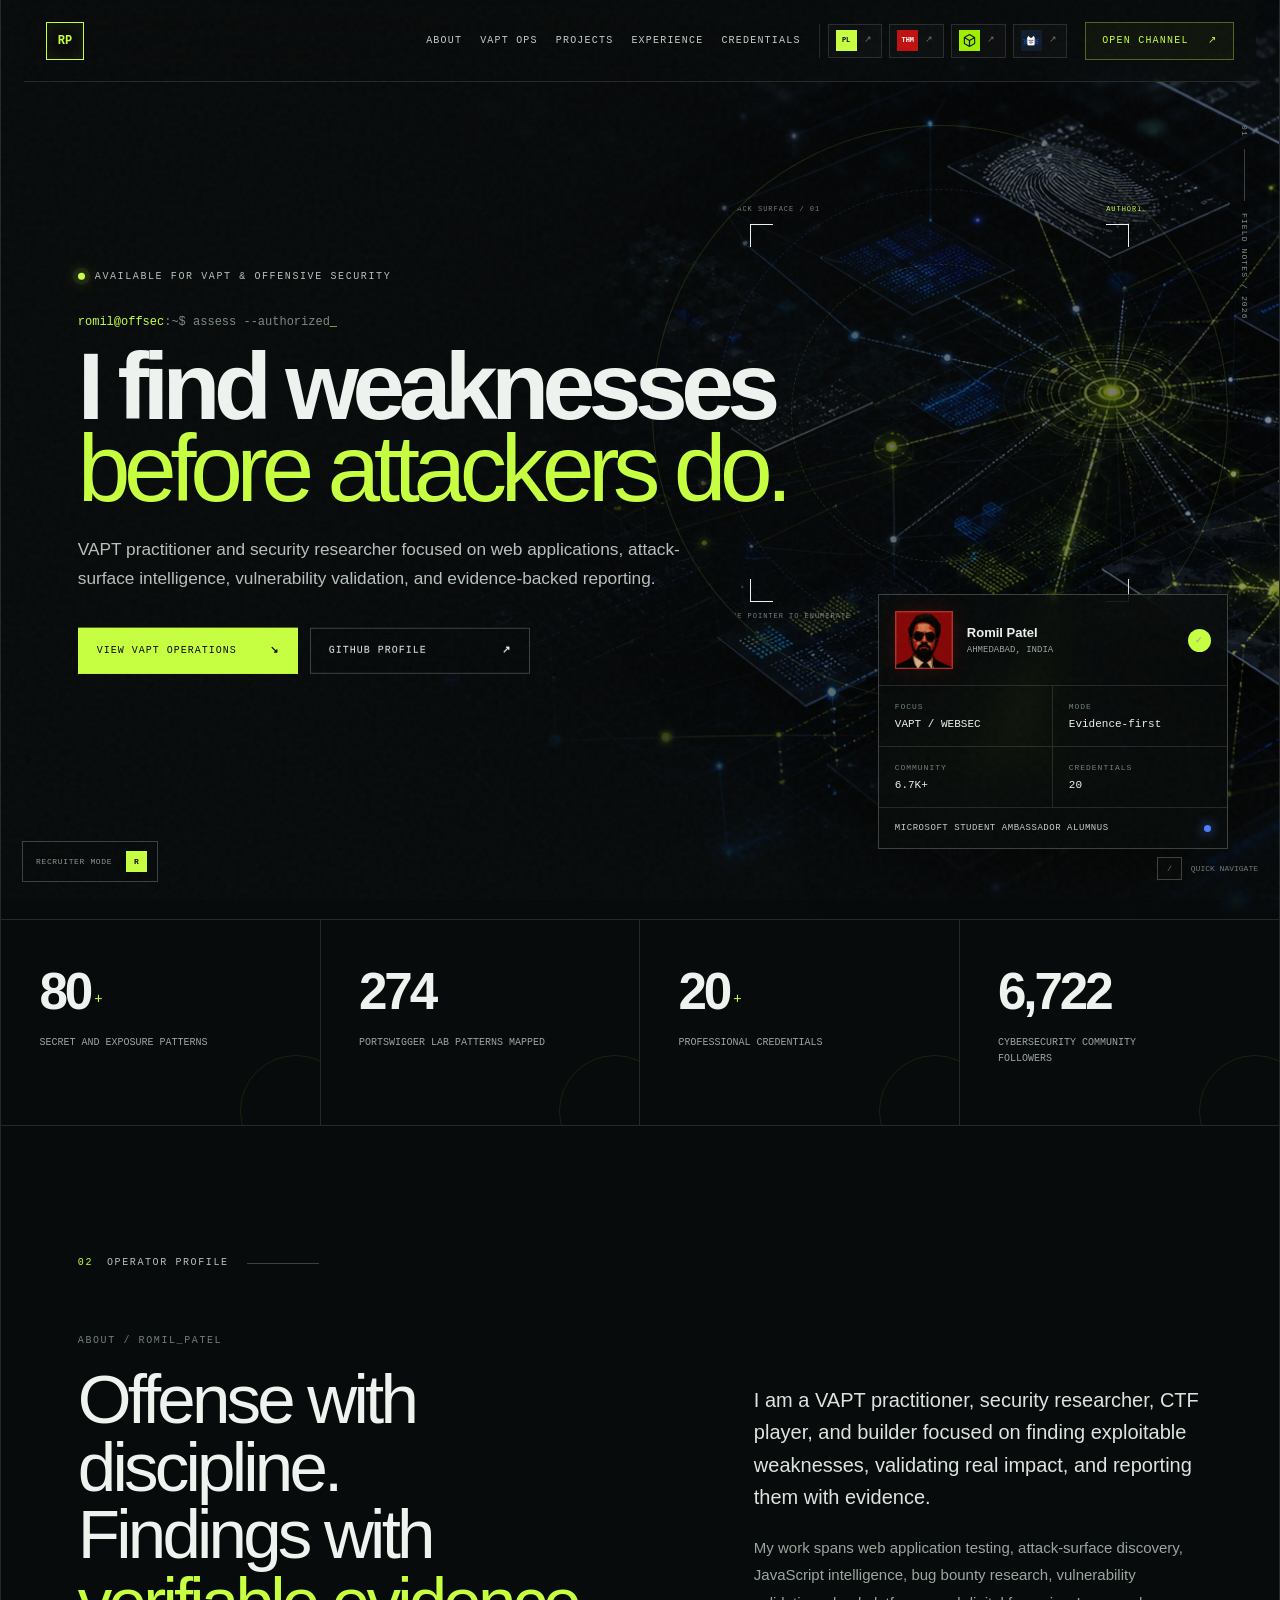
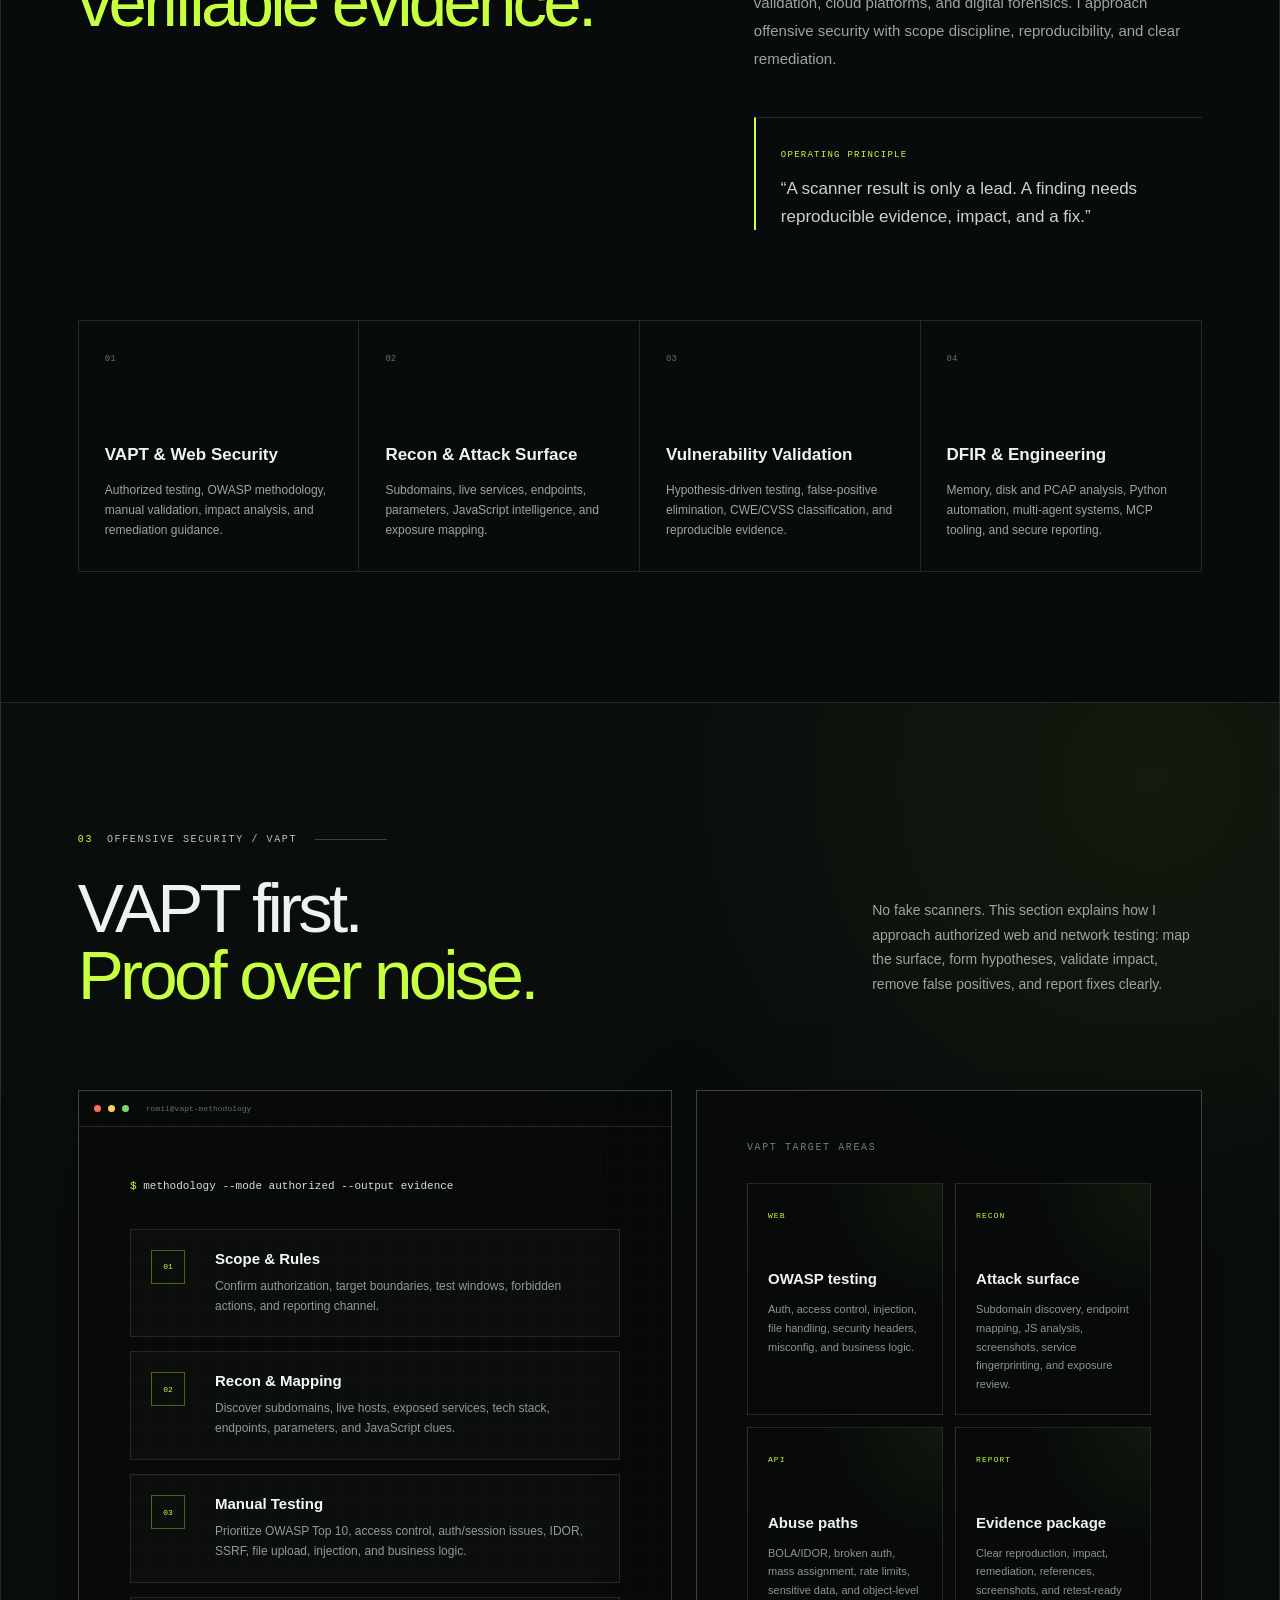
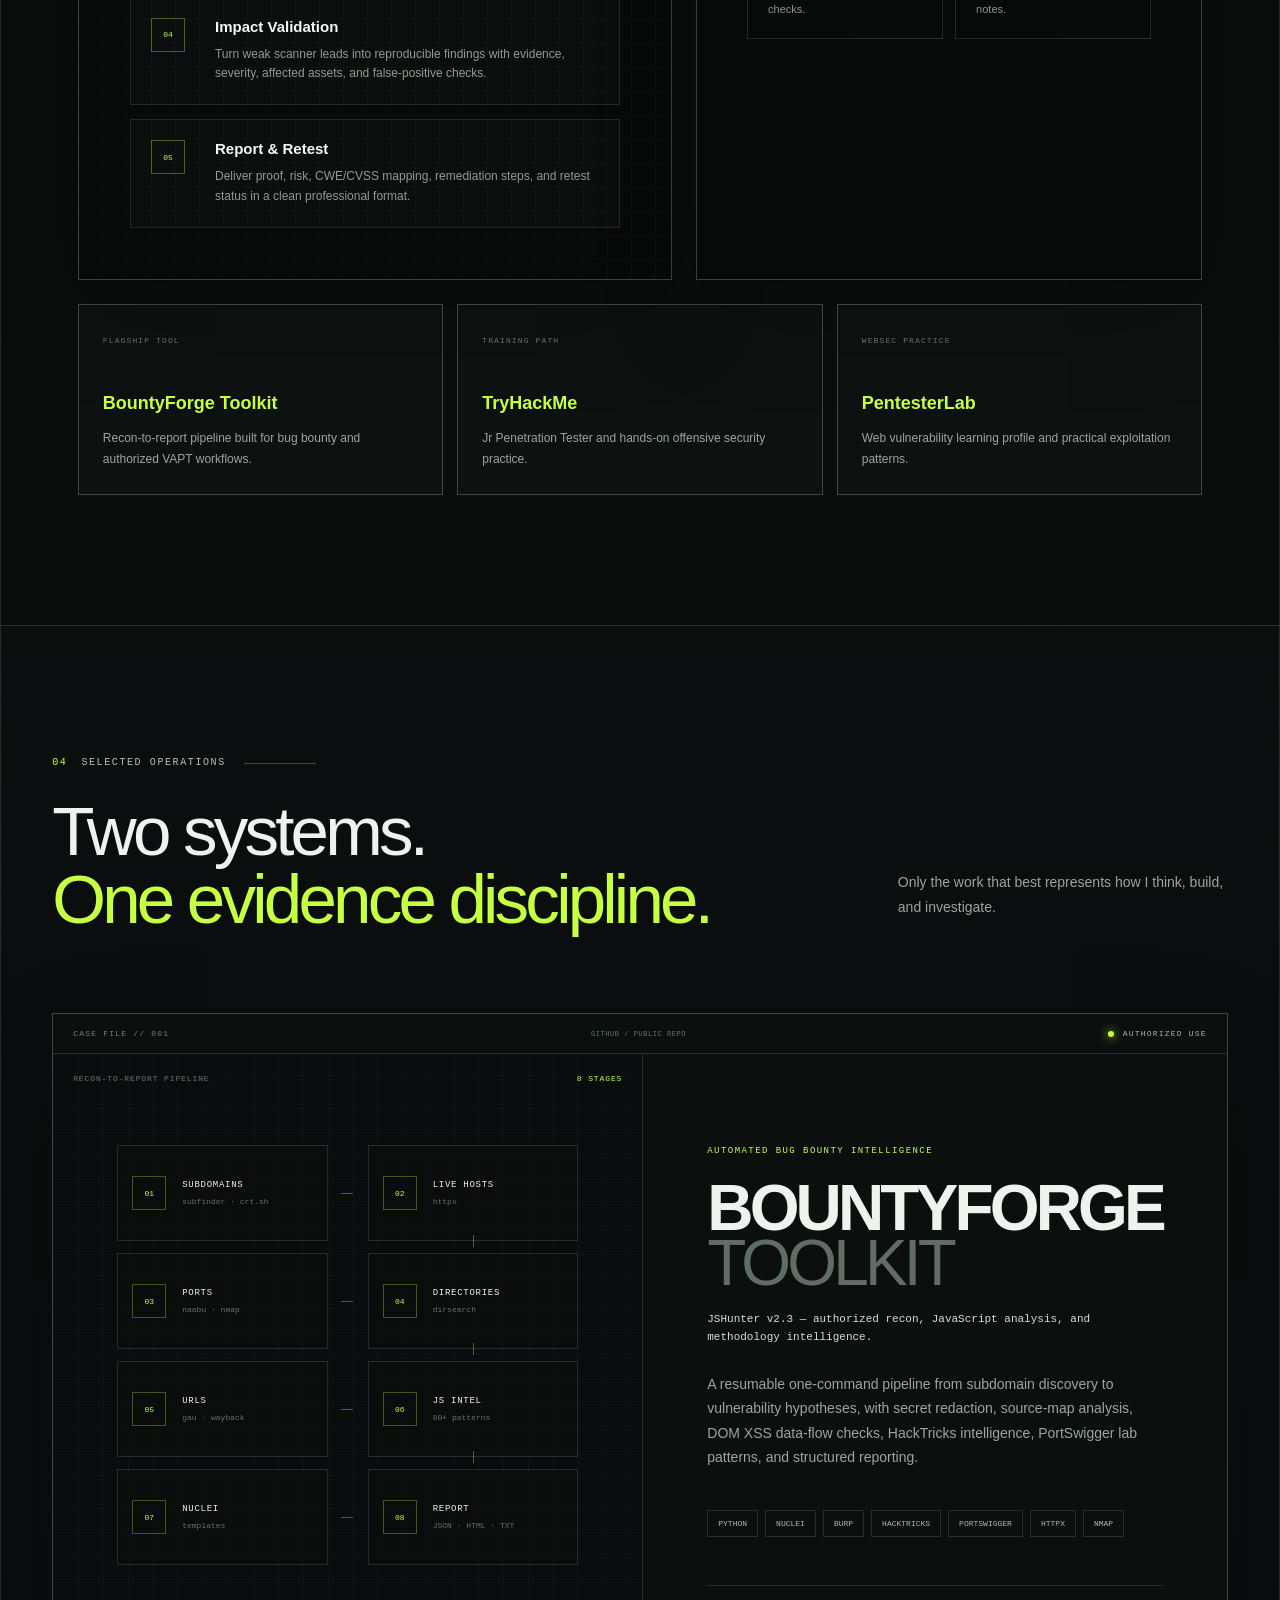
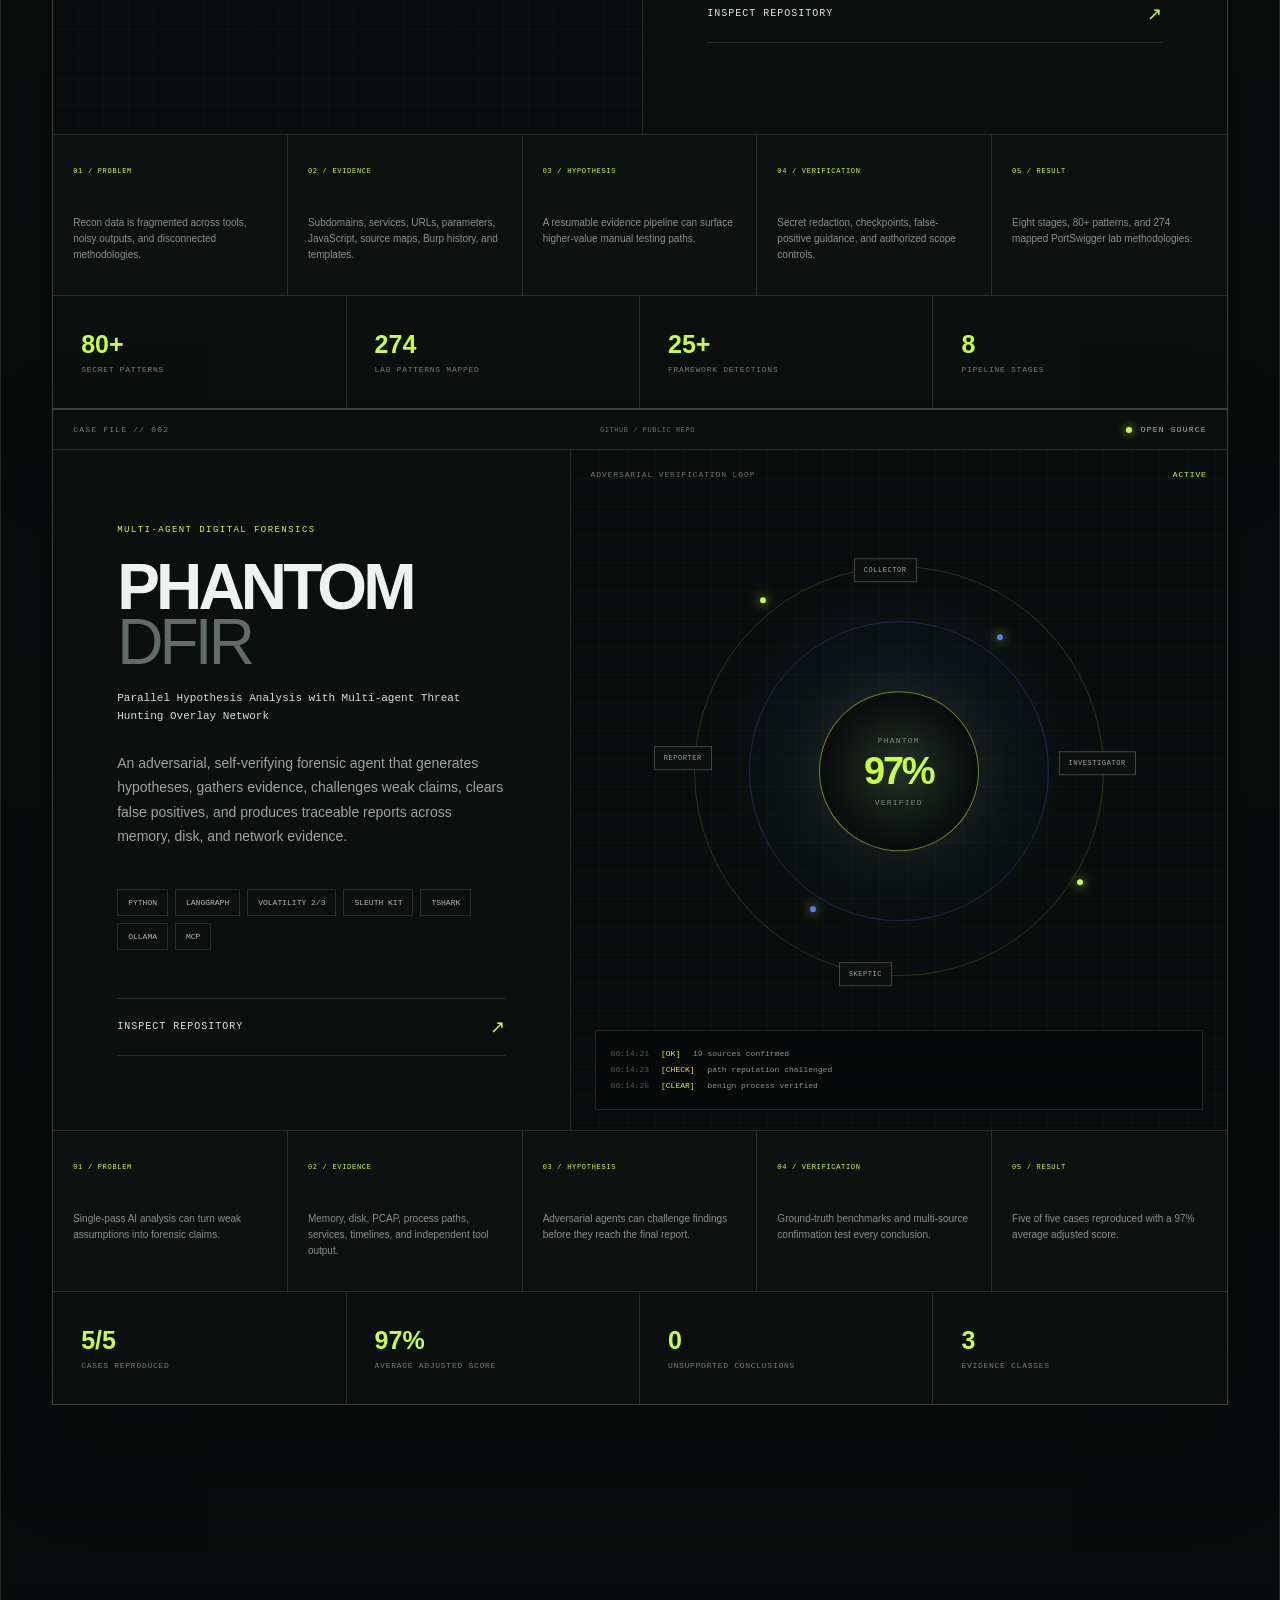
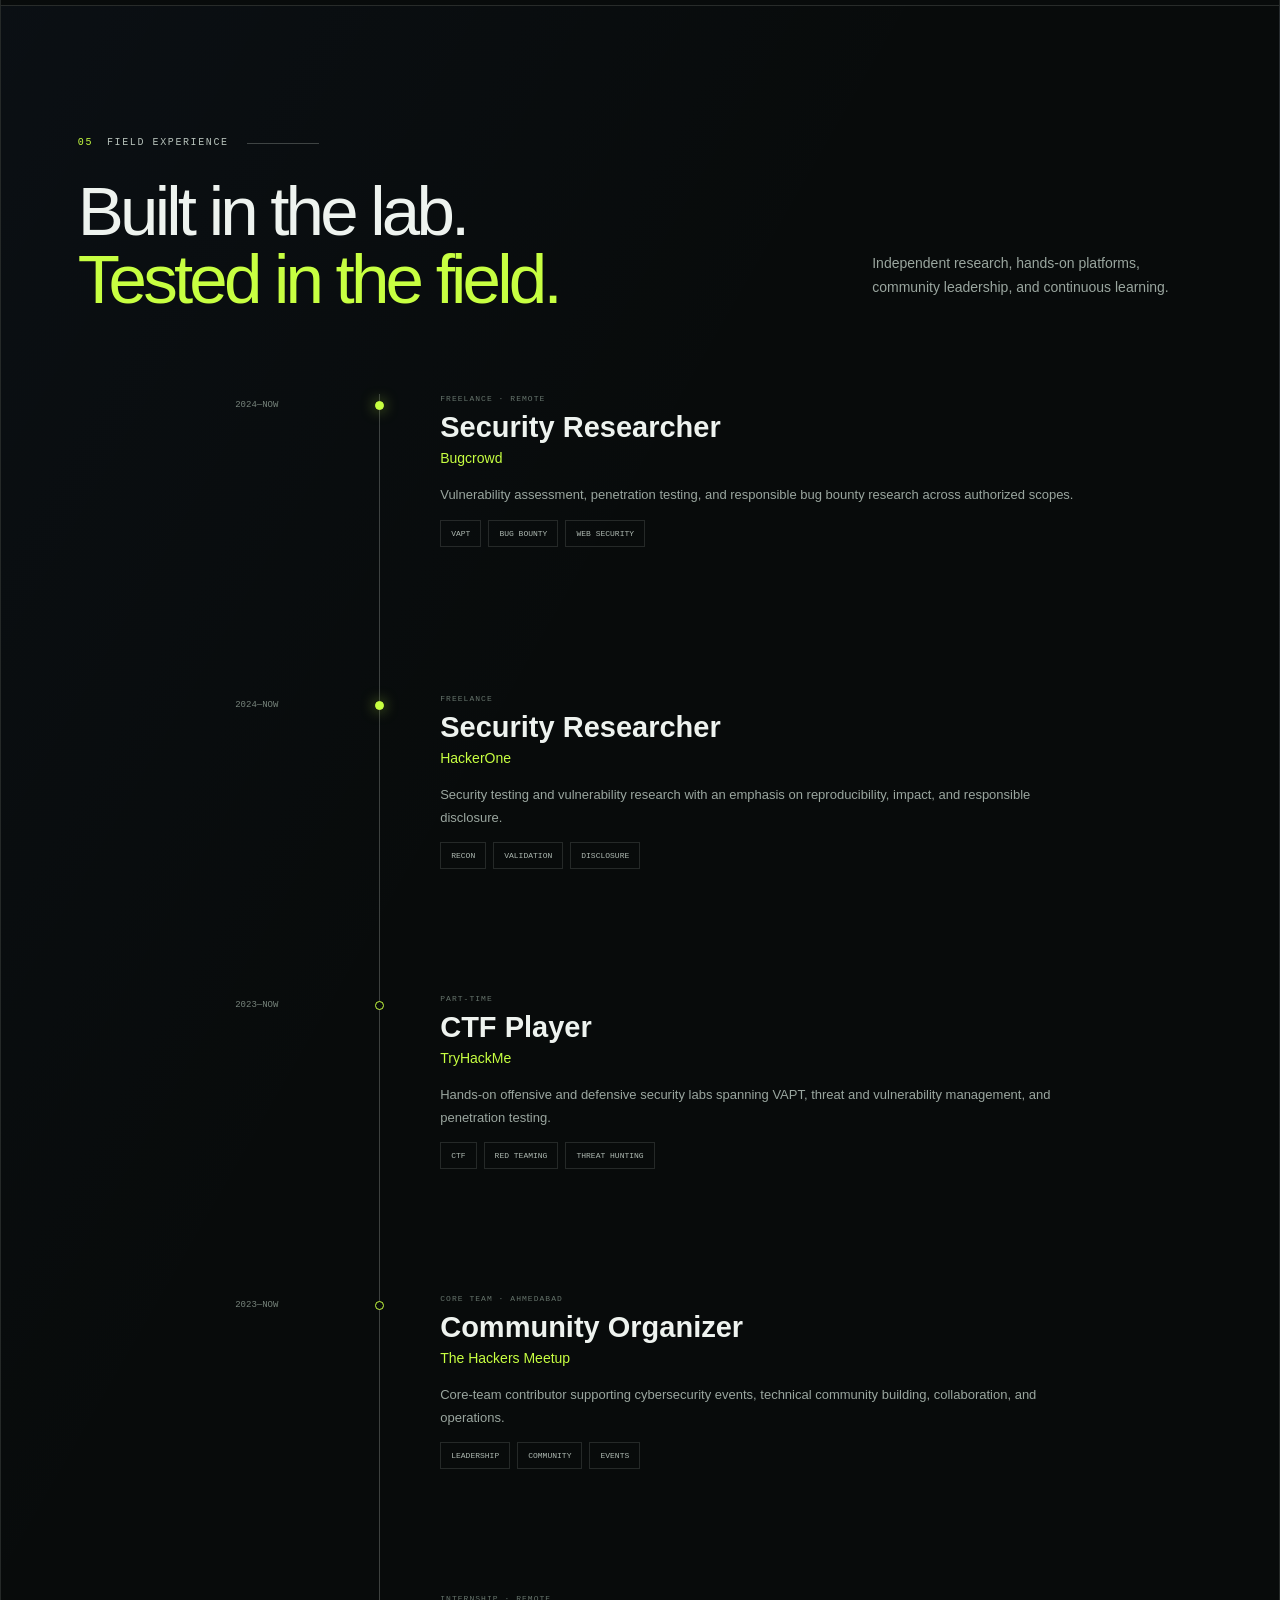
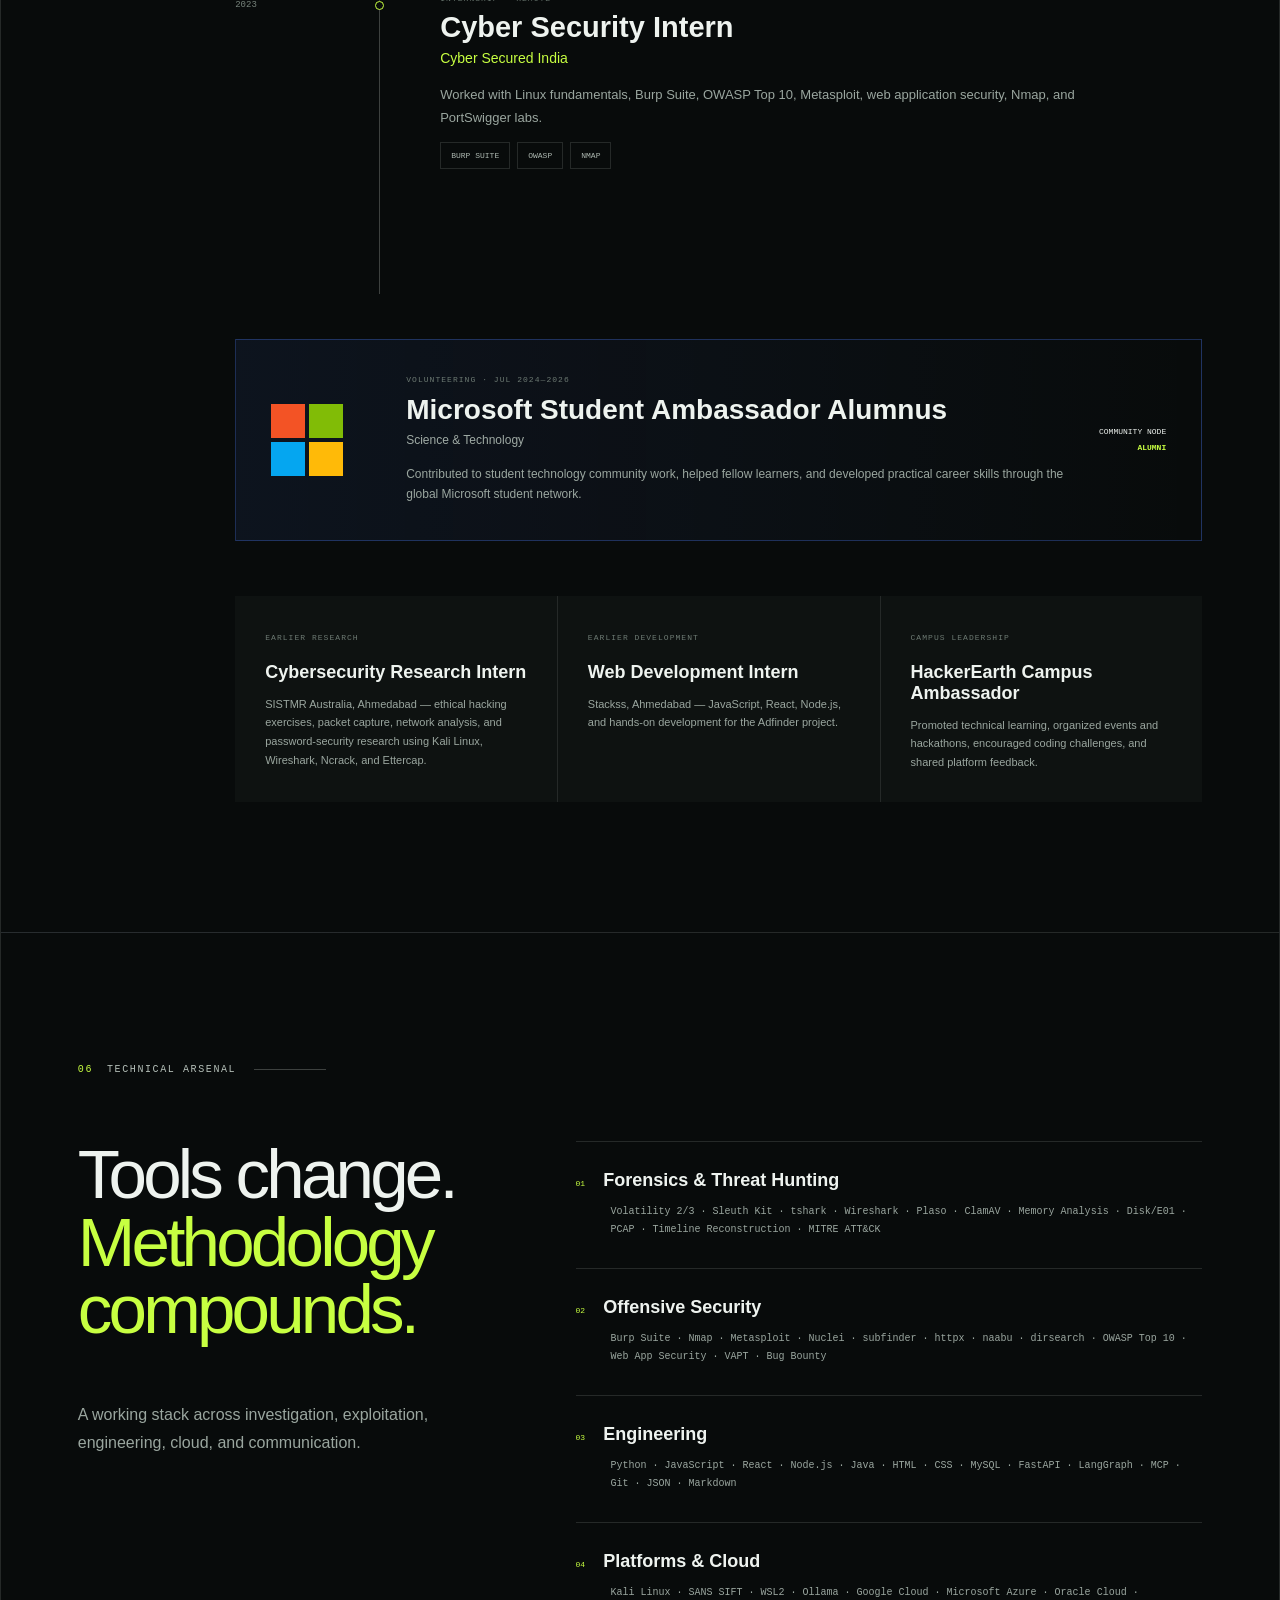
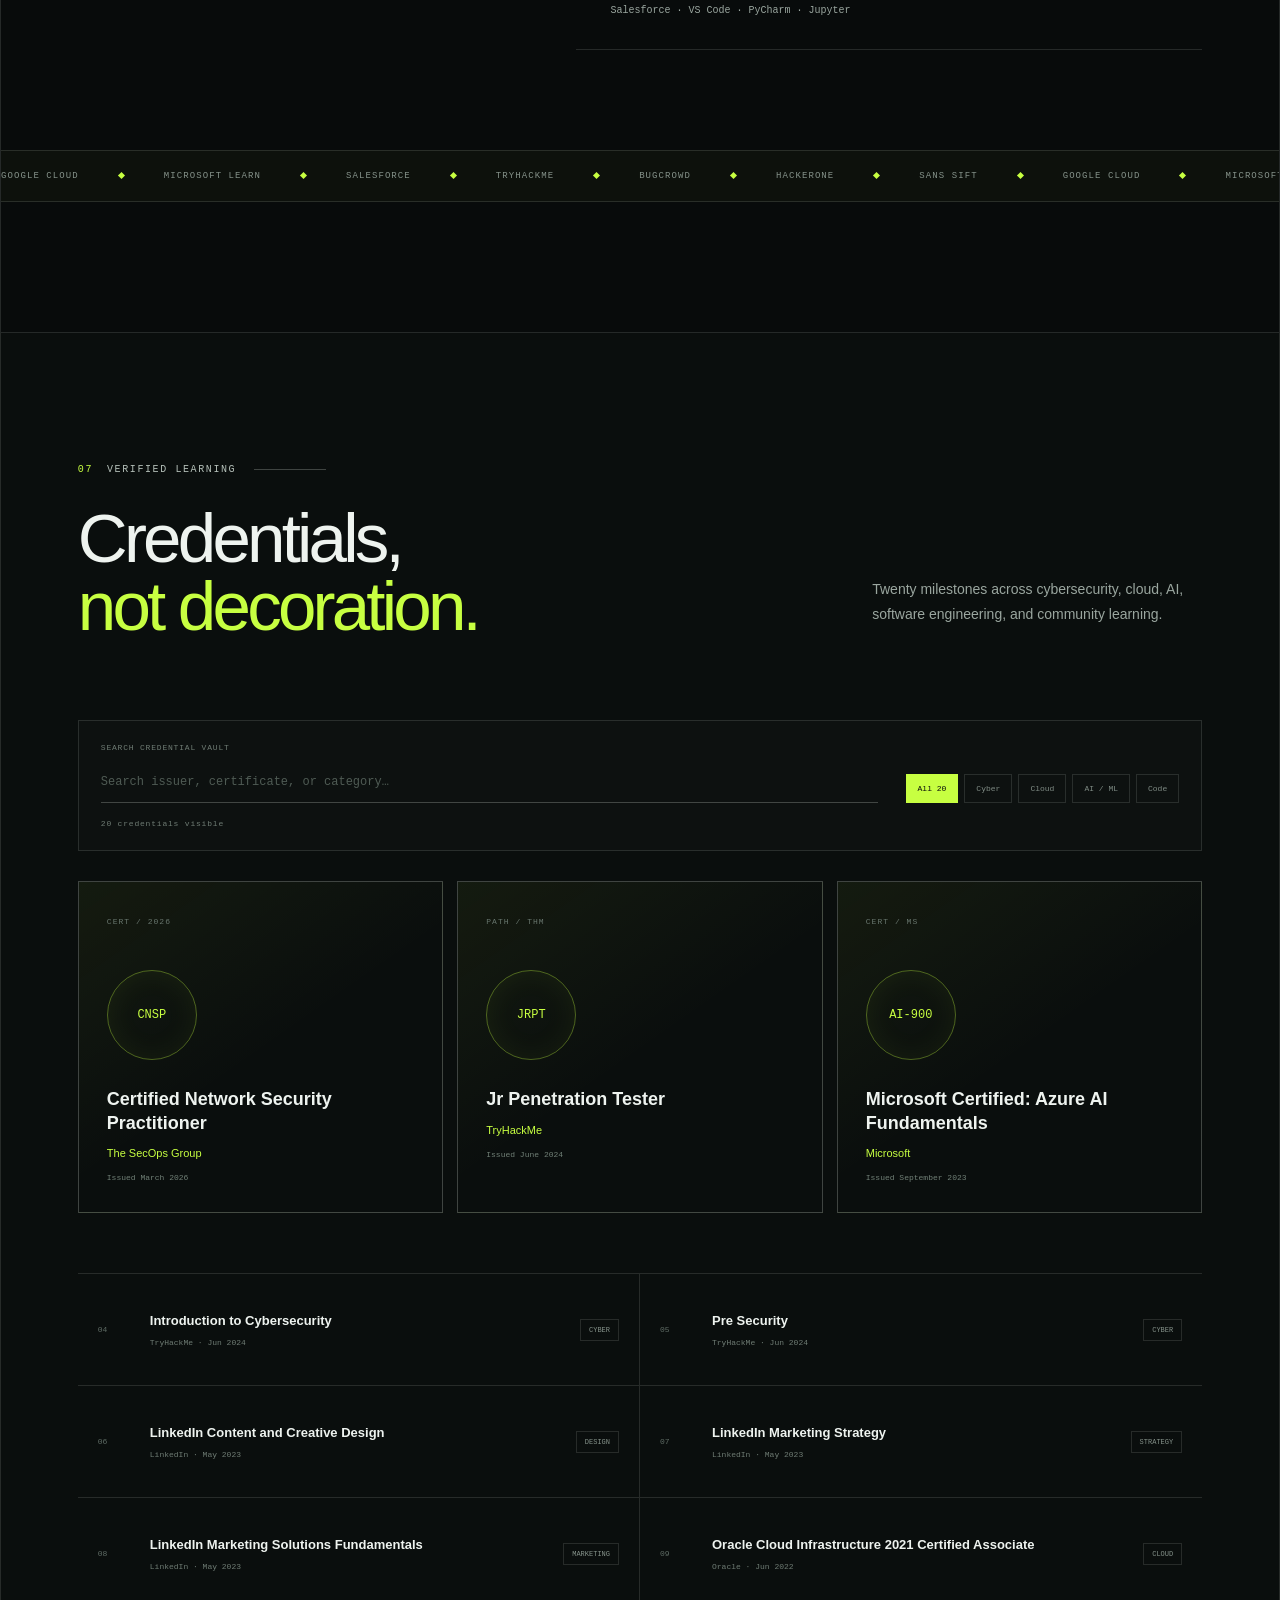
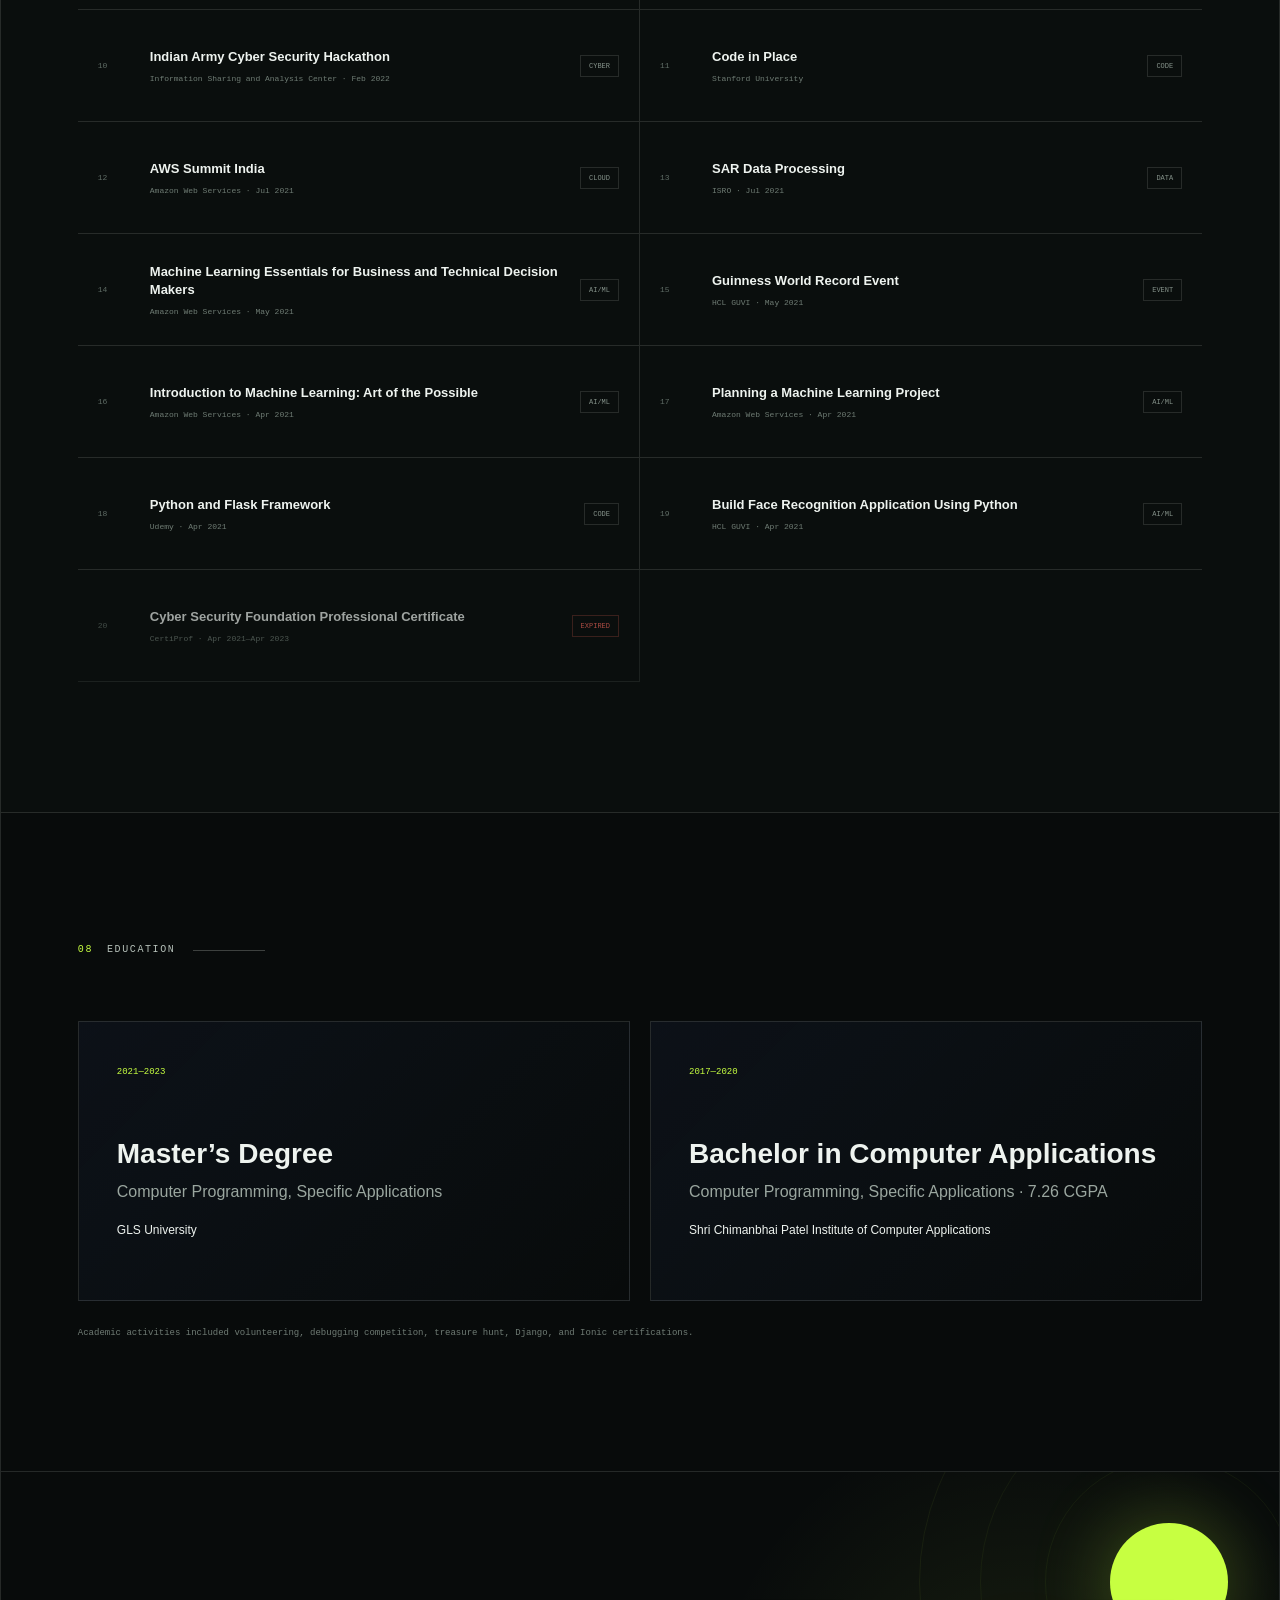
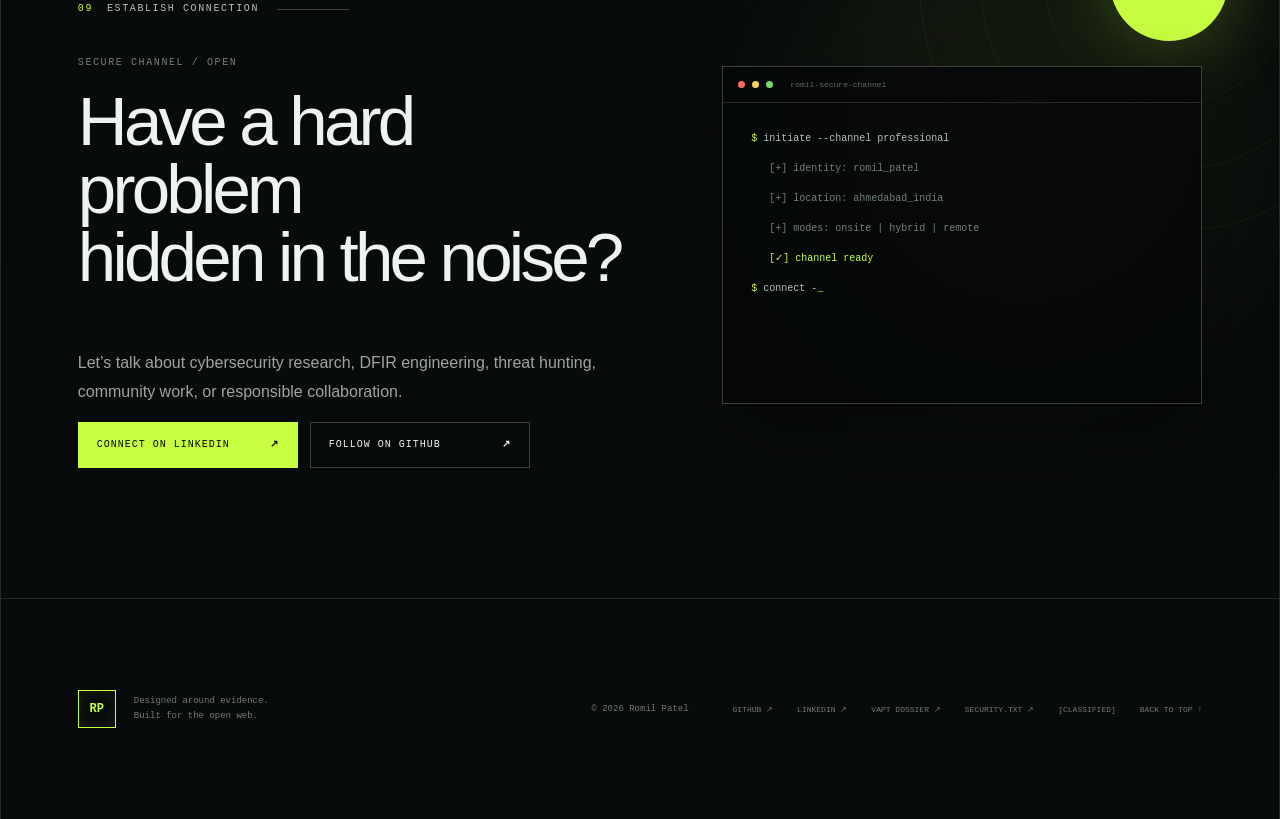
==== commit fd8a8426: "Add Hack The Box and Kernel Kittens to the nav platform badges Two new platform links after TryHackM" ====
--- a/index.html
+++ b/index.html
@@ -35,6 +35,12 @@
         </a>
         <a class="platform-link tryhackme-link" href="https://tryhackme.com/p/romil0xsec" target="_blank" rel="noreferrer" aria-label="Romil Patel on TryHackMe">
           <i>THM</i><span>TryHackMe</span><b>↗</b>
+        </a>
+        <a class="platform-link hackthebox-link" href="https://profile.hackthebox.com/profile/019cdbf6-344a-722b-a49e-c7db9dbc5a31" target="_blank" rel="noreferrer" aria-label="Romil Patel on Hack The Box">
+          <i><svg viewBox="0 0 24 24" aria-hidden="true" focusable="false"><path d="m22.5106 6.4566.0008-.0123a.888.888 0 0 0-.2717-.6384c-.0084-.0084-.018-.0155-.0267-.0235-.0186-.0166-.0371-.0333-.0572-.0484-.0193-.0147-.04-.0276-.0607-.0406-.0096-.006-.0182-.0131-.0281-.0188L12.4576.1266a.891.891 0 0 0-.9223.0043L1.933 5.6744c-.0107.0062-.0203.014-.0307.0205-.0073.0047-.015.008-.0223.0128-.007.0047-.013.0106-.02.0155a.8769.8769 0 0 0-.147.1333l-.0026.003a.8872.8872 0 0 0-.2218.5847l.0009.014c-.0002.0088-.0015.0176-.0015.0264v11.0708c0 .3277.1802.6288.469.7836l9.5986 5.5417c.0076.0044.0158.0075.0236.0117a.8754.8754 0 0 0 .166.0687c.0134.004.0266.0083.0401.0117a.8793.8793 0 0 0 .072.0142c.0117.0019.0232.0045.0349.006a.835.835 0 0 0 .2157 0c.0117-.0015.0232-.0041.0348-.006a.9.9 0 0 0 .072-.0142c.0135-.0034.0267-.0077.04-.0117a.895.895 0 0 0 .0646-.0217.9134.9134 0 0 0 .1015-.047c.0078-.0042.016-.0072.0236-.0117l9.5986-5.5417a.8888.8888 0 0 0 .469-.7836V6.4779c0-.0071-.0012-.0142-.0014-.0213zM5.2543 6.0822l6.5367-3.774a.4182.4182 0 0 1 .4182 0l6.5366 3.774a.4182.4182 0 0 1 0 .7243l-6.5367 3.774a.4182.4182 0 0 1-.4182 0l-6.5366-3.774a.4182.4182 0 0 1 0-.7243zm5.6134 14.3449a.4172.4172 0 0 1-.626.3613L3.718 17.0218a.4173.4173 0 0 1-.2086-.3613V9.1279a.4172.4172 0 0 1 .6258-.3613l6.524 3.7666a.4172.4172 0 0 1 .2086.3614v7.5325zm9.623-3.7666a.4173.4173 0 0 1-.2086.3613l-6.5239 3.7666a.4172.4172 0 0 1-.6259-.3613v-7.5325c0-.149.0796-.2868.2087-.3614l6.5239-3.7666a.4172.4172 0 0 1 .6258.3613v7.5326z"/></svg></i><span>Hack The Box</span><b>↗</b>
+        </a>
+        <a class="platform-link kernelkittens-link" href="https://kernelkittens.team/" target="_blank" rel="noreferrer" aria-label="Kernel Kittens CTF team">
+          <i><img src="assets/kernel-kittens-mark.svg" alt="" aria-hidden="true"></i><span>Kernel Kittens</span><b>↗</b>
         </a>
       </span>
       <a class="nav-cta" href="#contact">Open channel <span>↗</span></a>
--- a/styles.css
+++ b/styles.css
@@ -46,6 +46,12 @@
 .primary-nav .platform-link:hover { transform: translateY(-2px); color: var(--text); border-color: rgba(199,255,65,.5); background: rgba(199,255,65,.045); }
 .primary-nav .tryhackme-link i { color: #fff; background: #c11111; }
 .primary-nav .tryhackme-link:hover { border-color: rgba(232,40,40,.55); background: rgba(193,17,17,.07); }
+.platform-link i svg { width: 13px; height: 13px; fill: currentColor; }
+.platform-link i img { width: 16px; height: 16px; display: block; }
+.primary-nav .hackthebox-link i { color: #111927; background: #9fef00; }
+.primary-nav .hackthebox-link:hover { border-color: rgba(159,239,0,.55); background: rgba(159,239,0,.07); }
+.primary-nav .kernelkittens-link i { background: #101d2d; }
+.primary-nav .kernelkittens-link:hover { border-color: rgba(49,92,244,.6); background: rgba(49,92,244,.1); }
 .primary-nav .nav-cta { padding: 13px 16px; color: var(--acid); border: 1px solid rgba(199,255,65,.35); background: rgba(199,255,65,.04); }
 .nav-cta span { margin-left: 12px; }
 .menu-toggle { display: none; border: 0; background: none; }
@@ -293,6 +299,16 @@
   .brand-copy { display: none; }
   .nav-platforms { padding-left: 8px; }
   .primary-nav .platform-link span { display: none; }
+}
+
+/* Four platform badges need a tighter nav before the mobile breakpoint. */
+@media (min-width: 781px) and (max-width: 1150px) {
+  .primary-nav { gap: 11px; }
+  .nav-platforms { gap: 5px; padding-left: 7px; }
+  .primary-nav .platform-link { gap: 0; padding: 0 5px; }
+  .primary-nav .platform-link b { display: none; }
+  .primary-nav .nav-cta { padding: 13px 12px; }
+  .nav-cta span { margin-left: 8px; }
 }
 
 @media (max-width: 780px) {
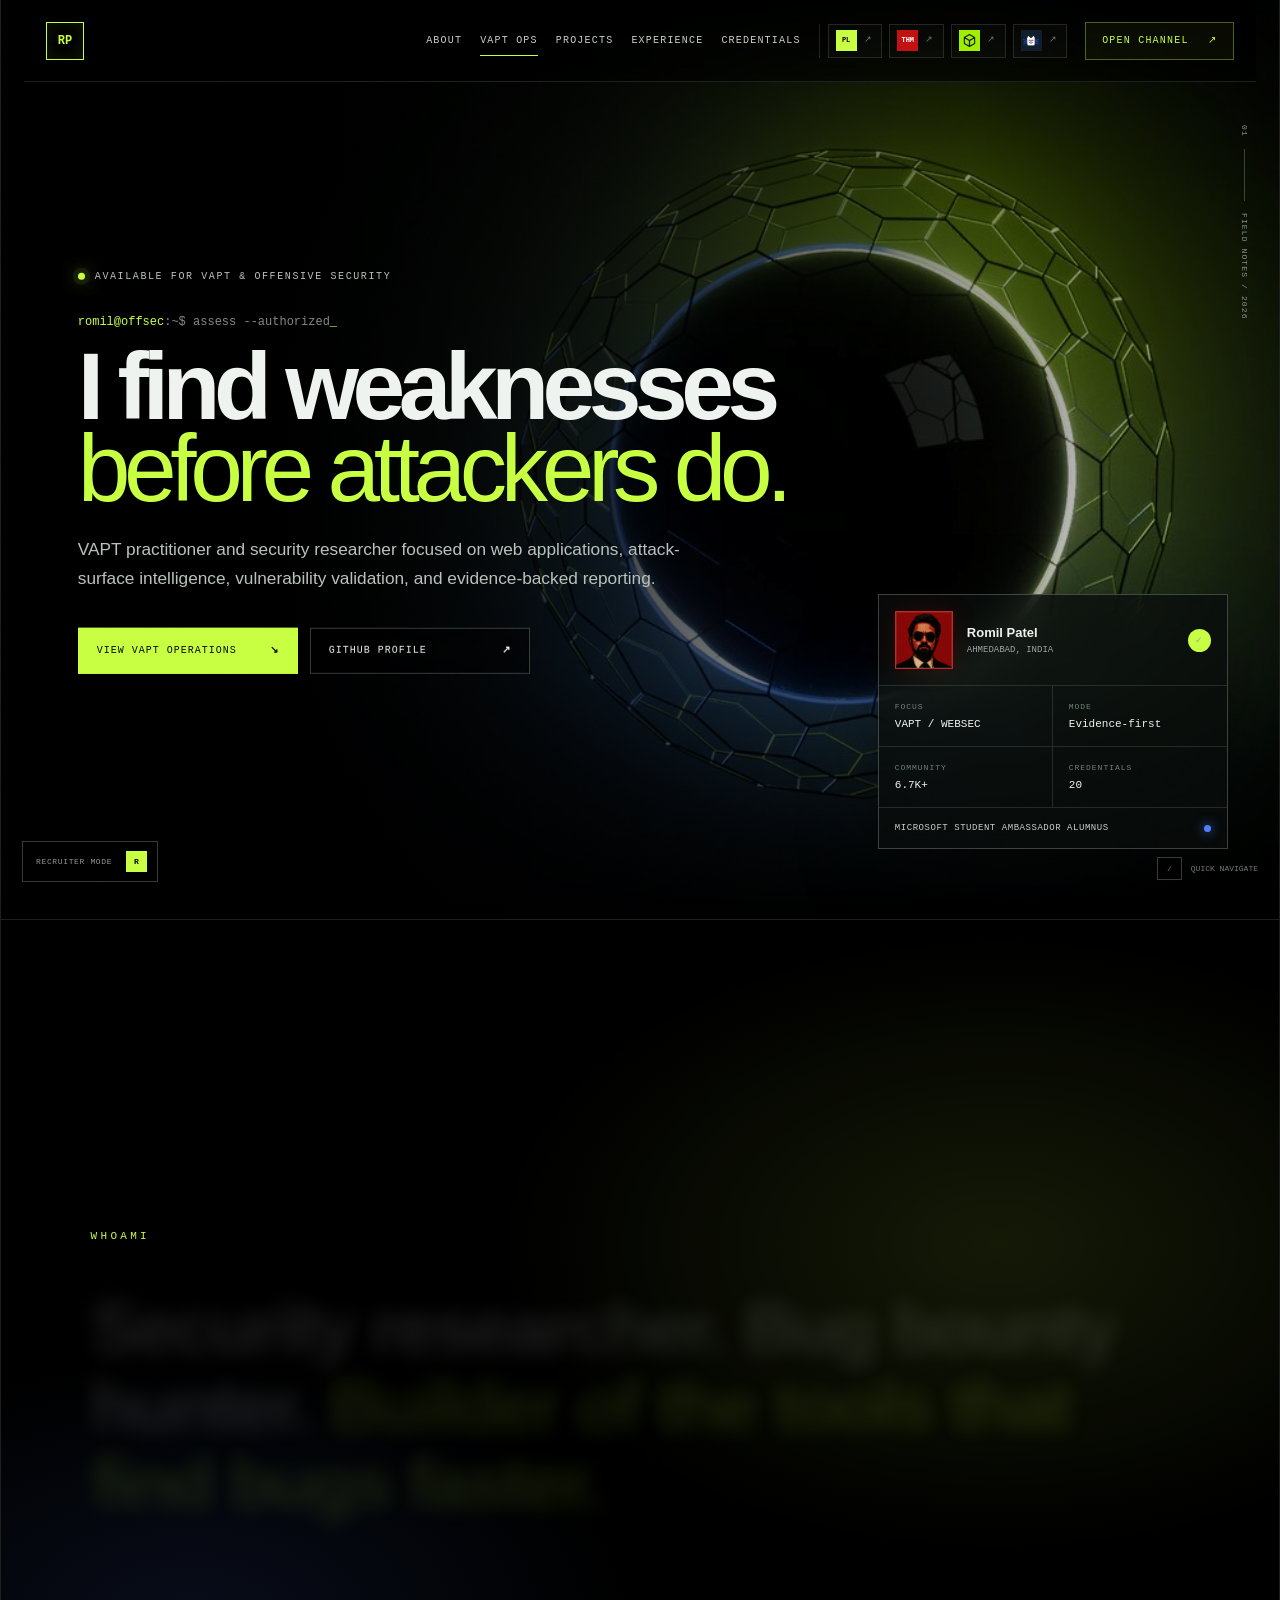
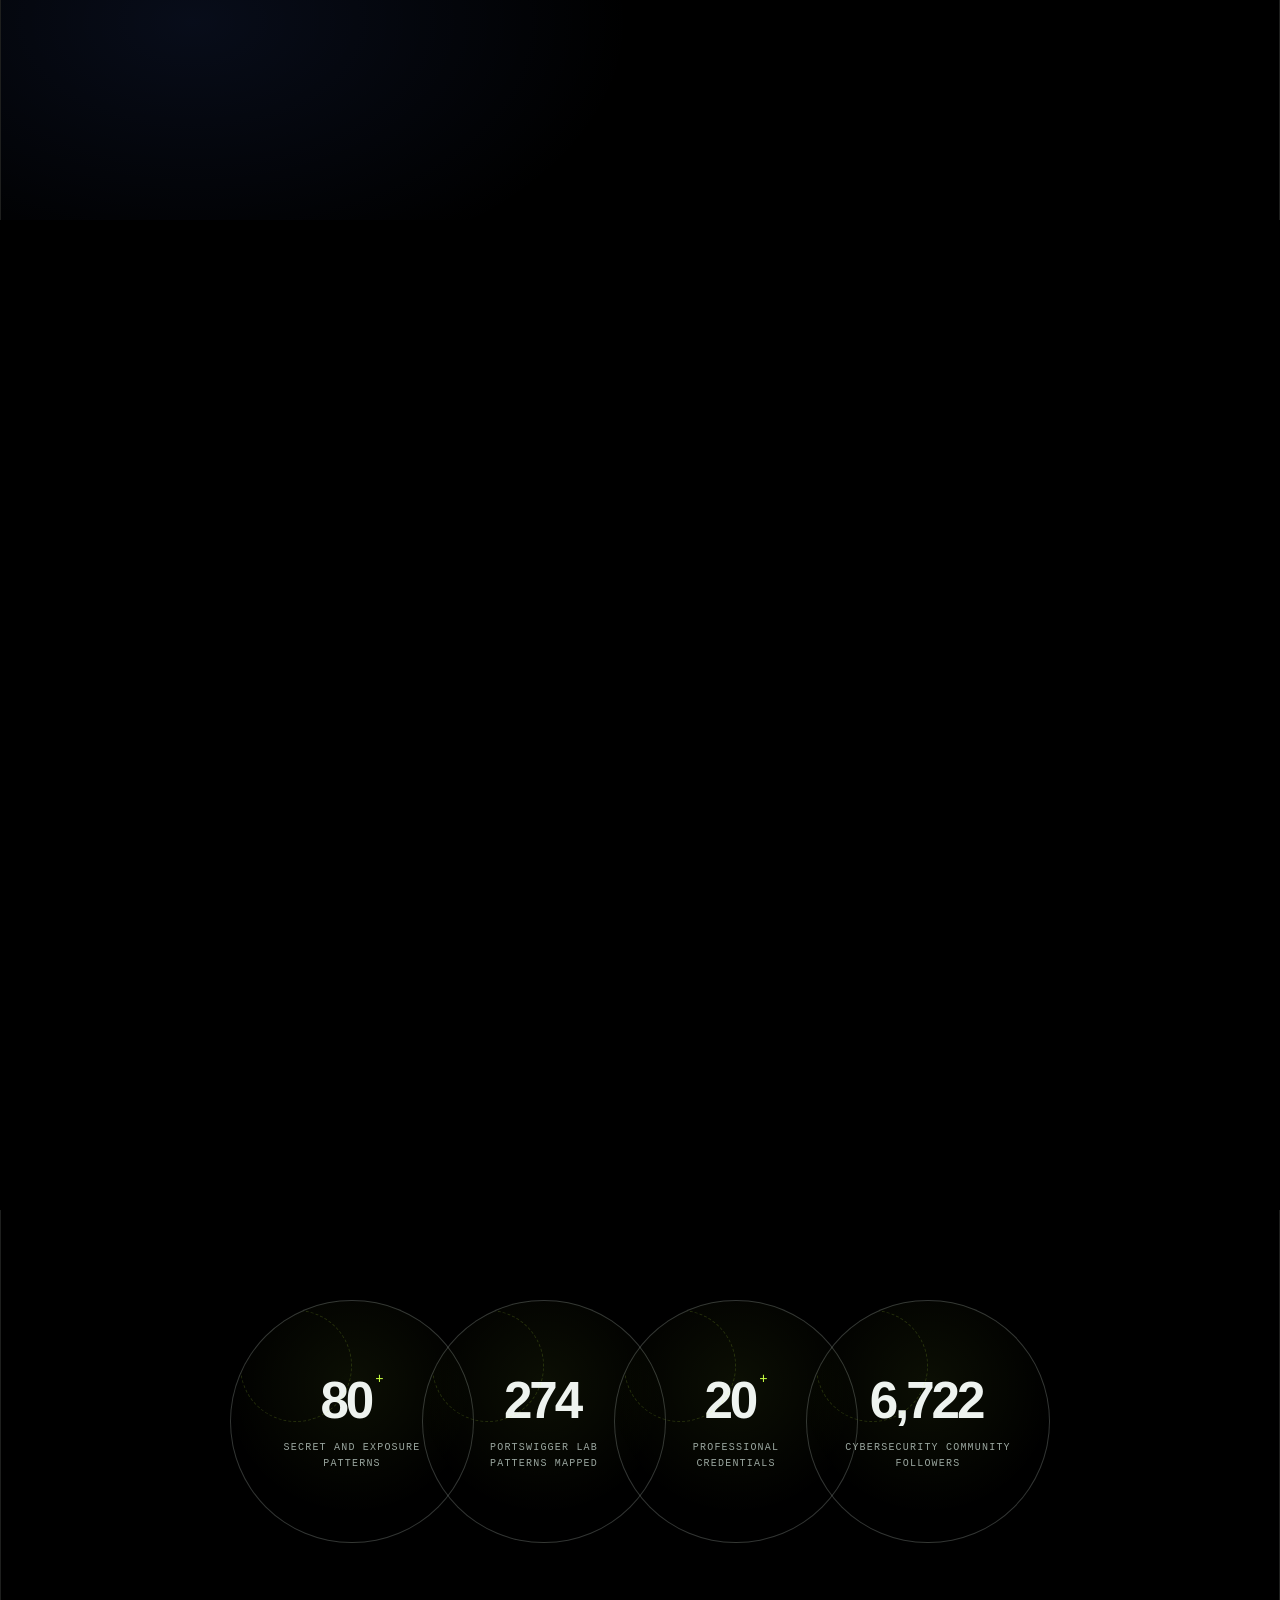
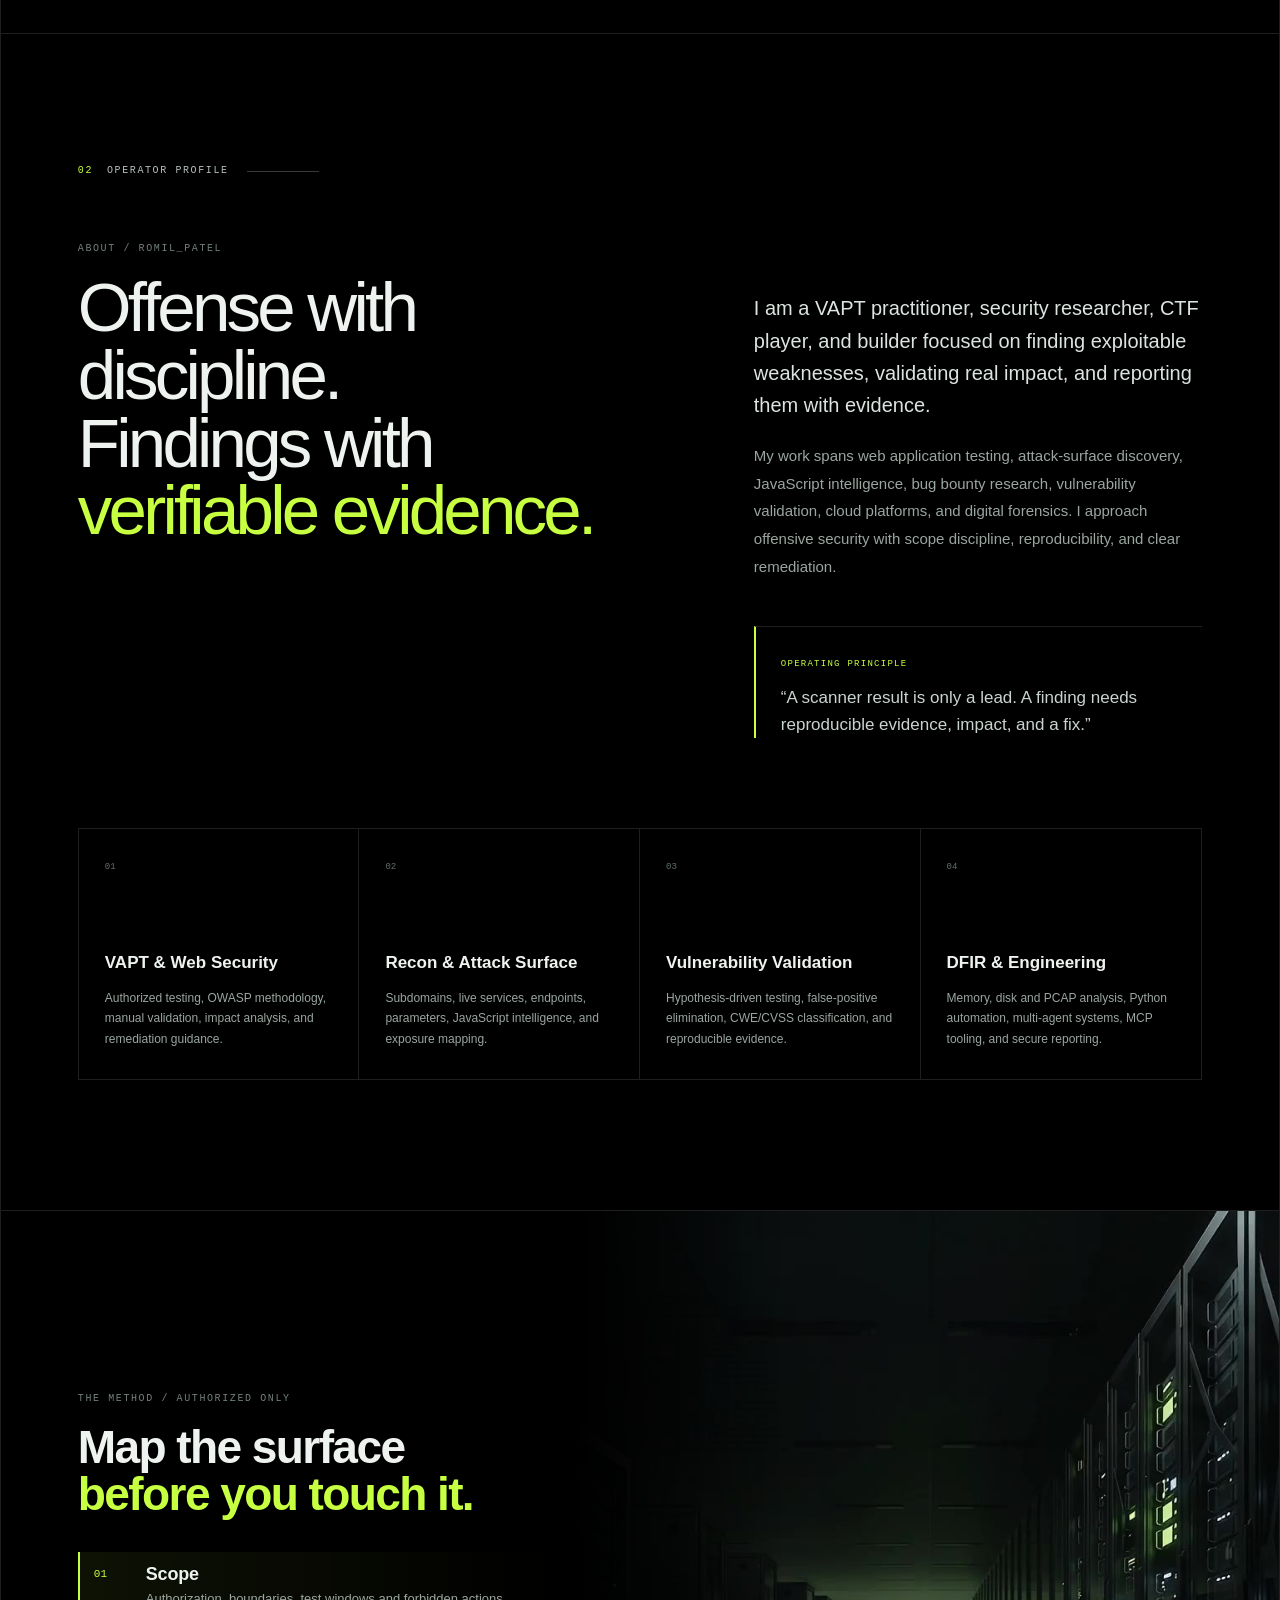
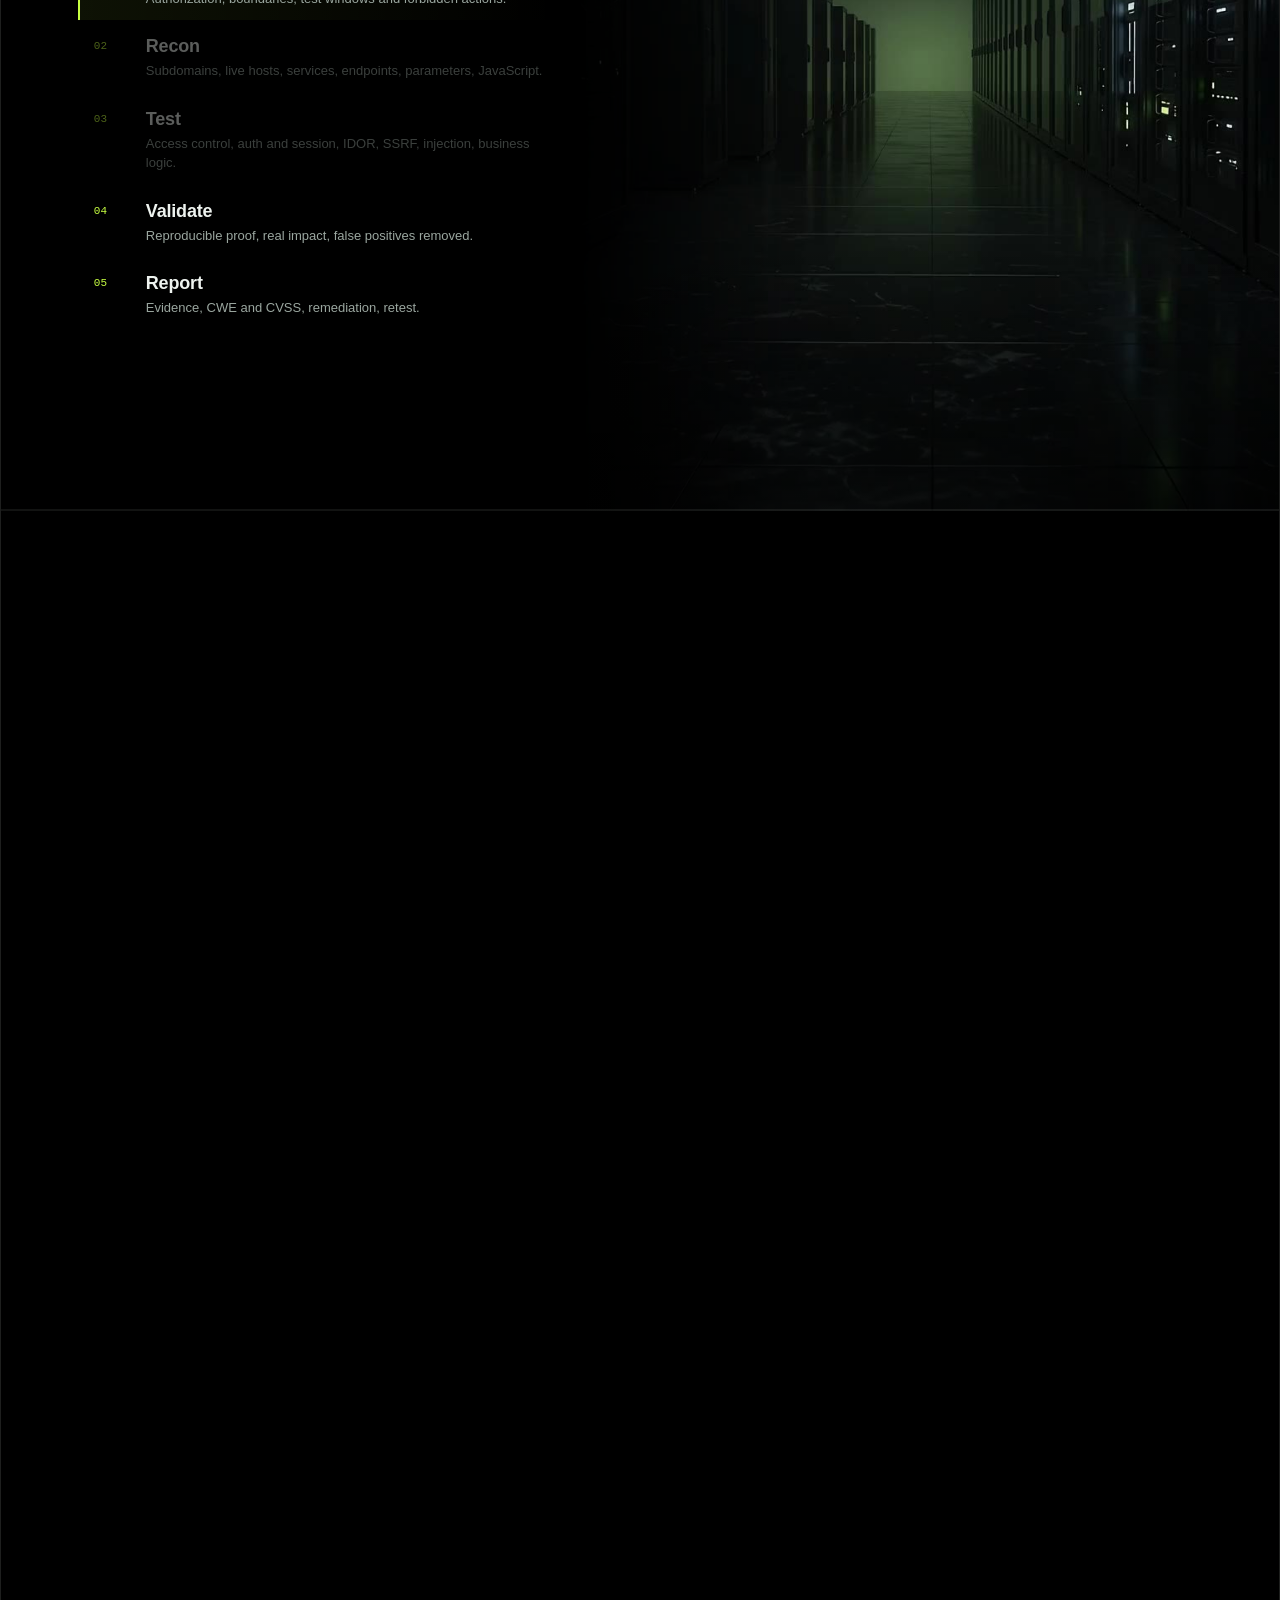
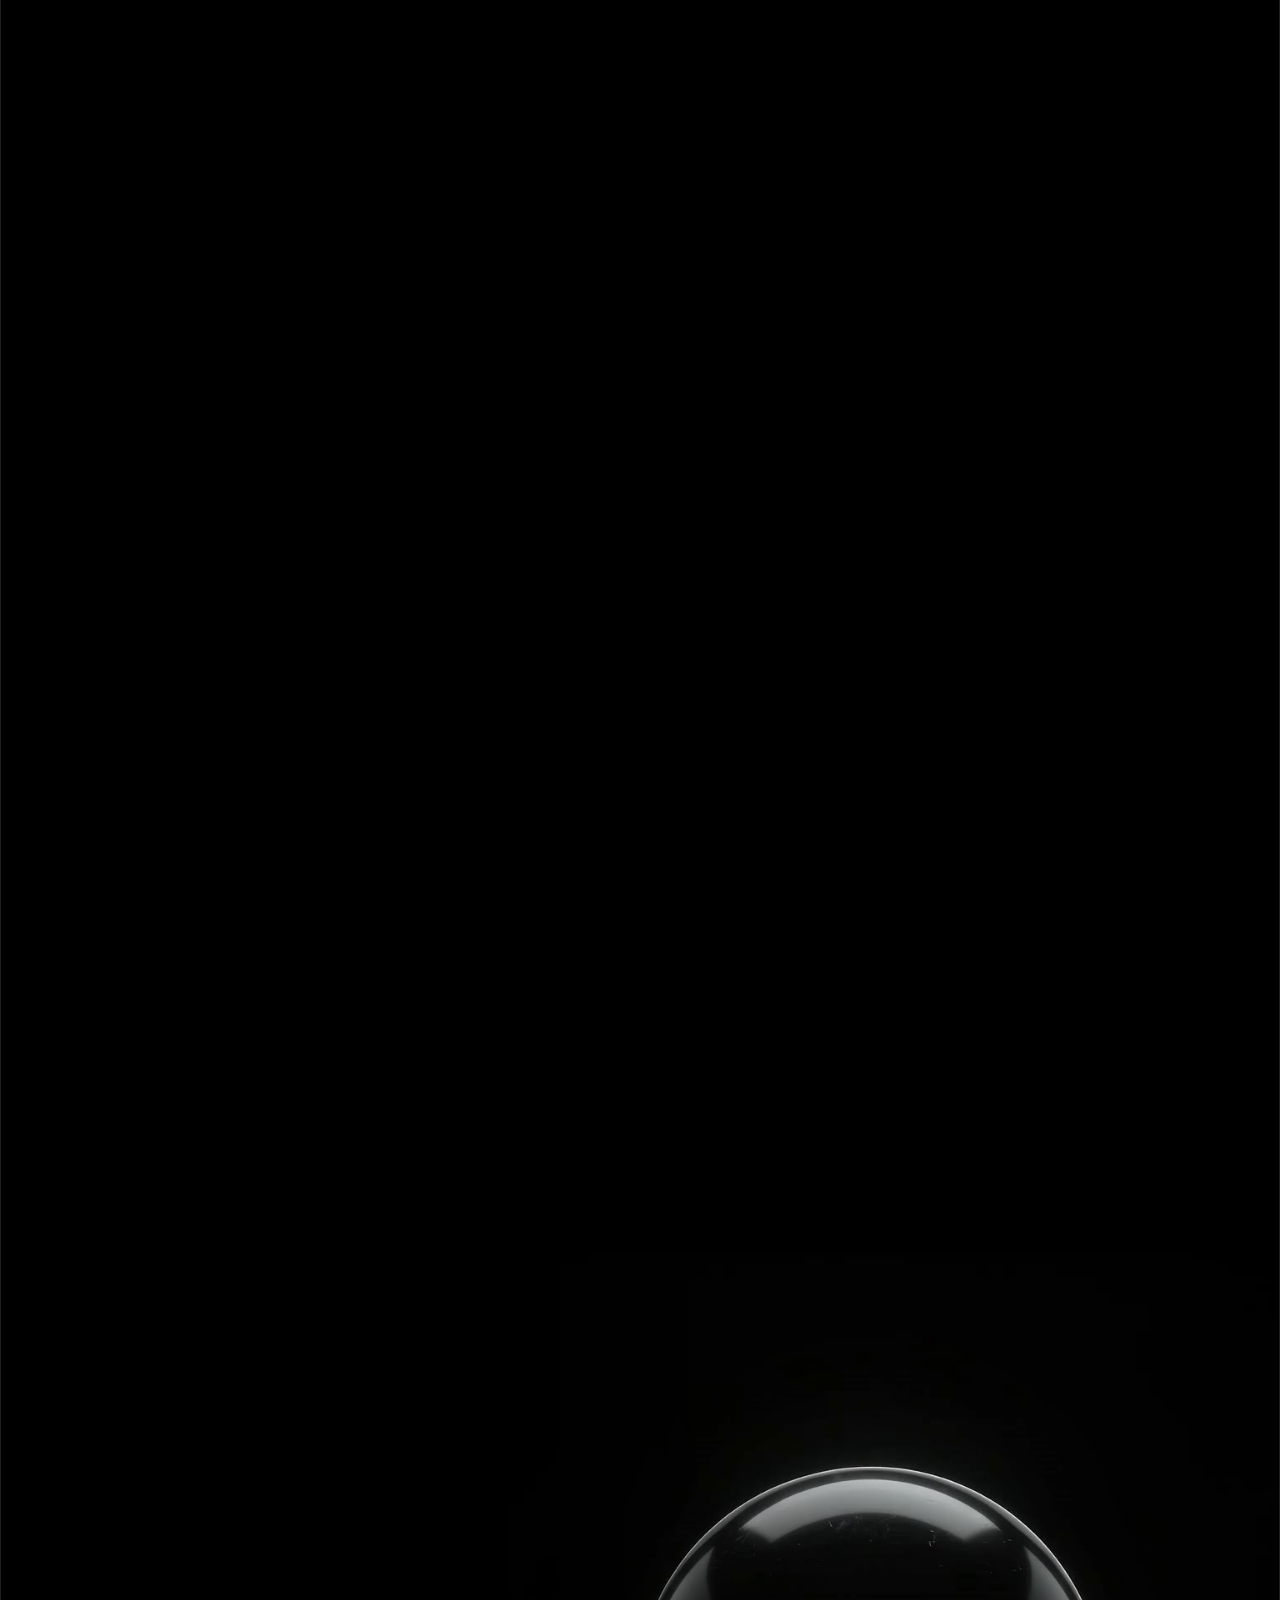
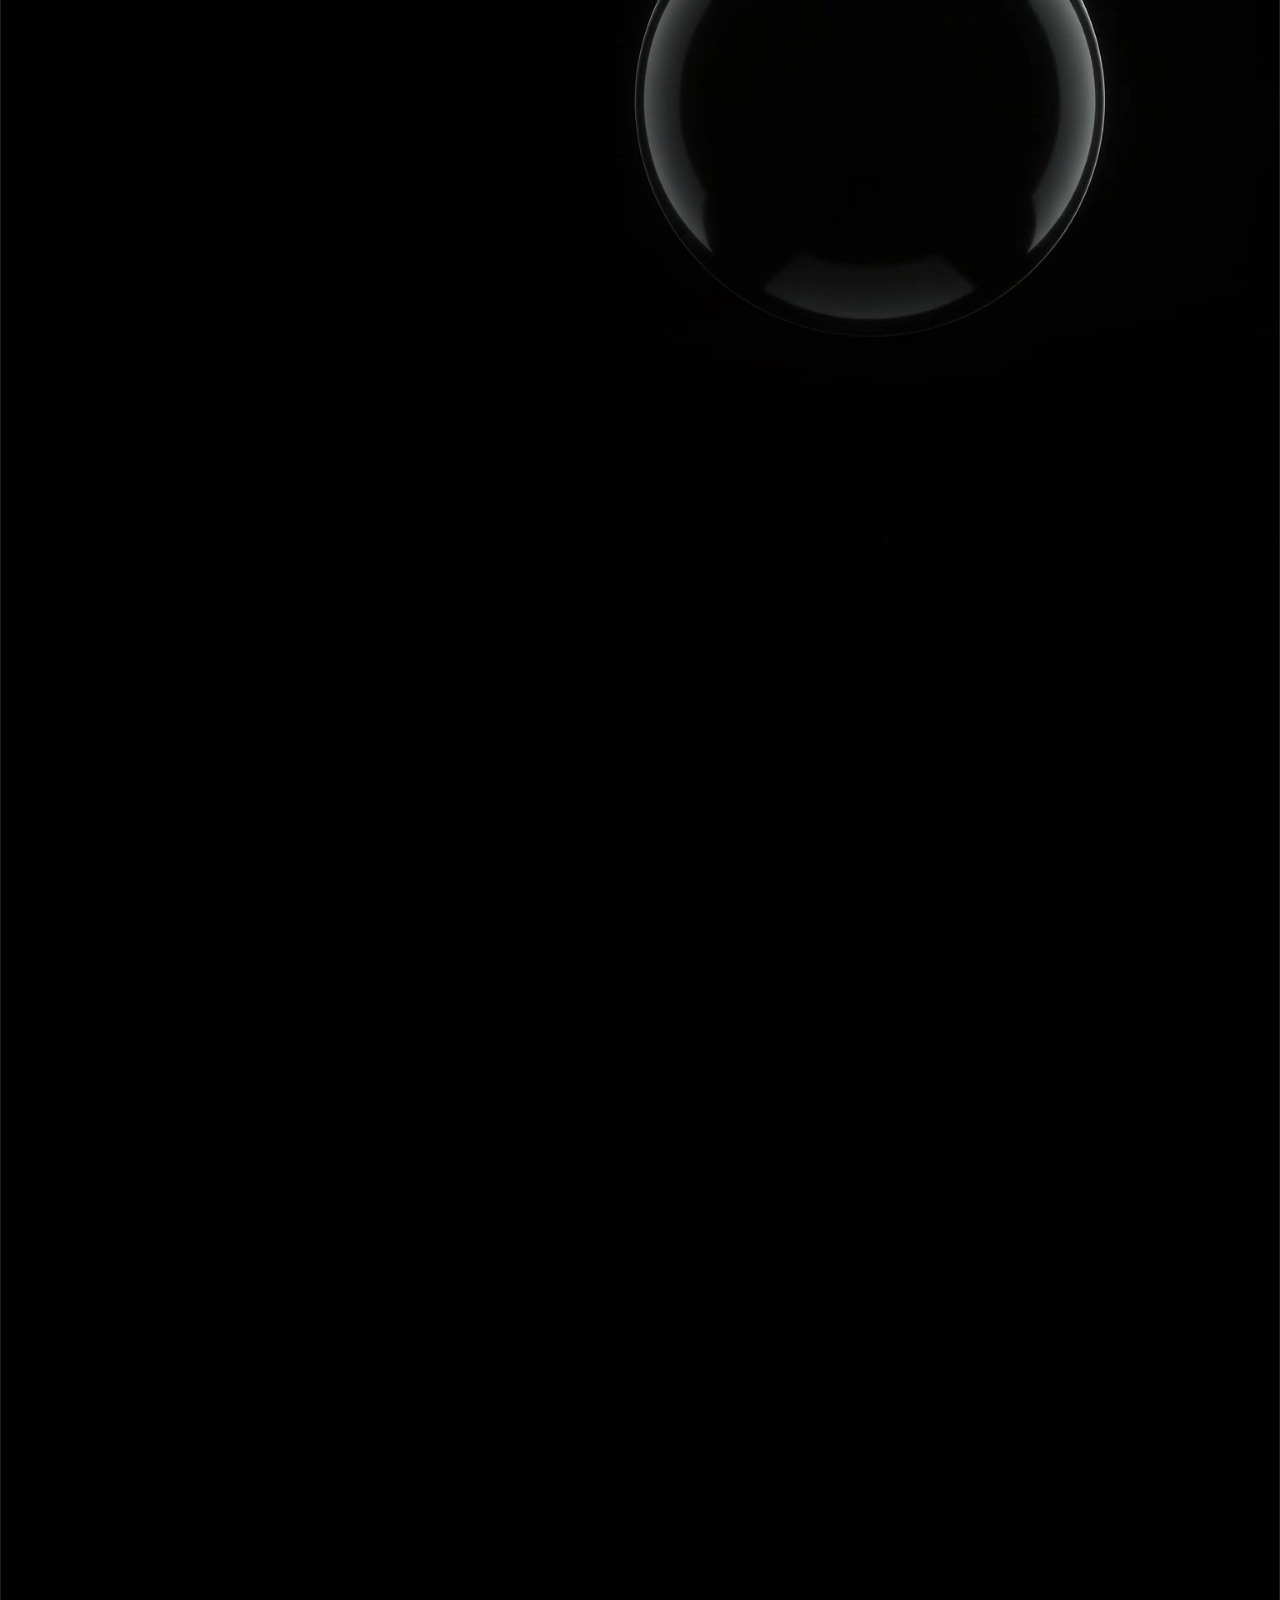
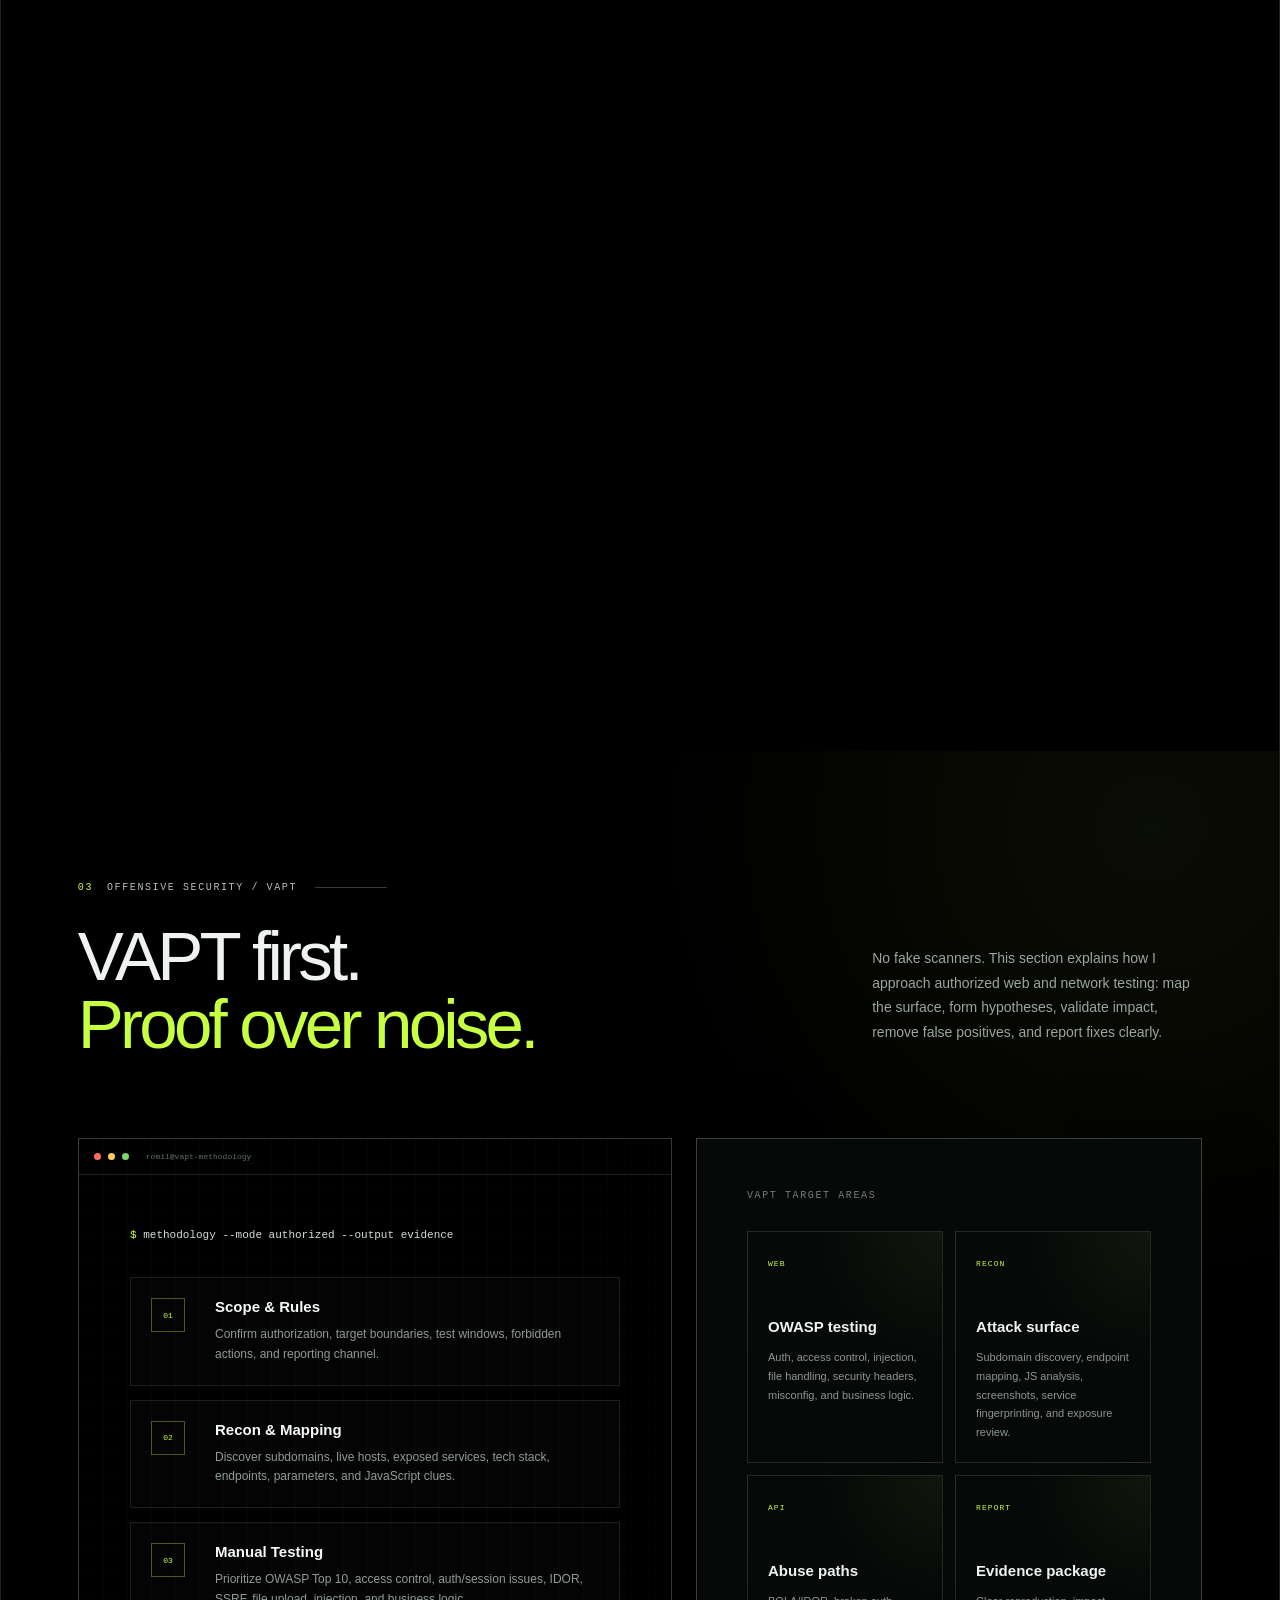
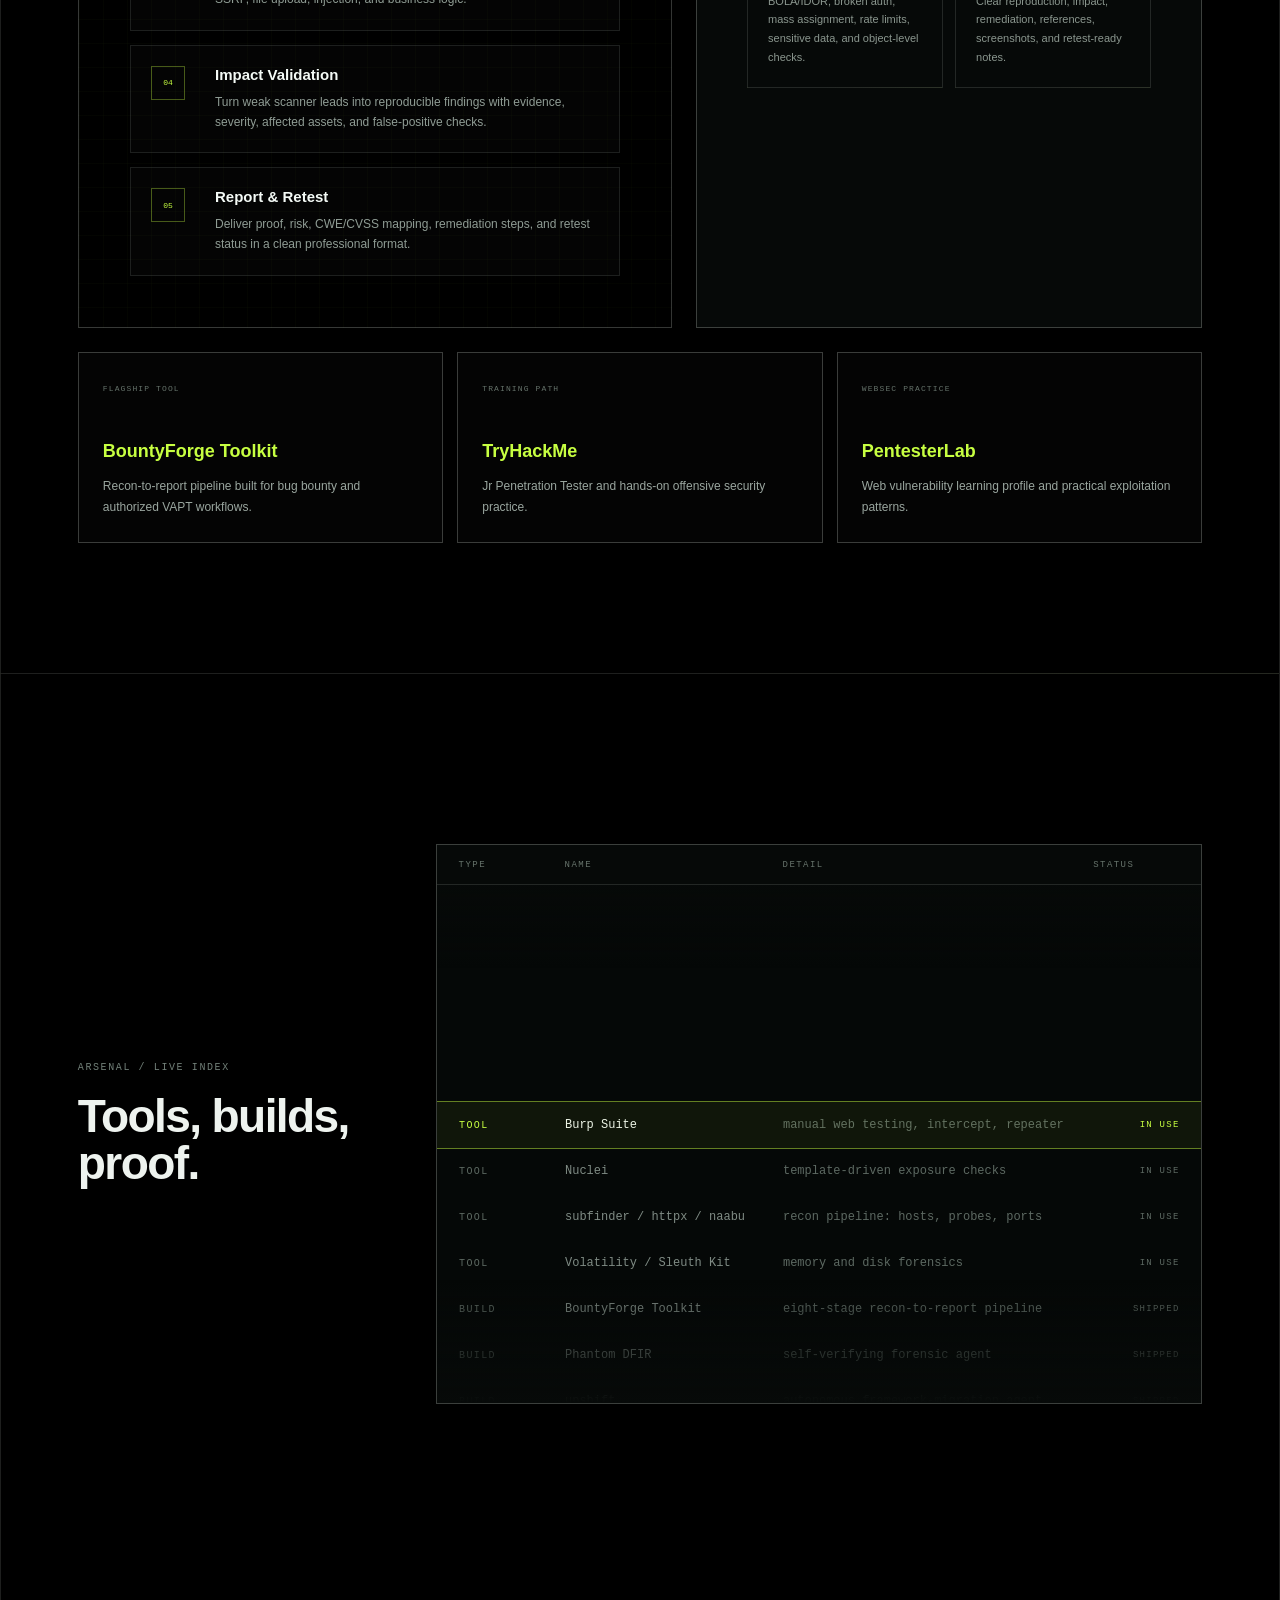
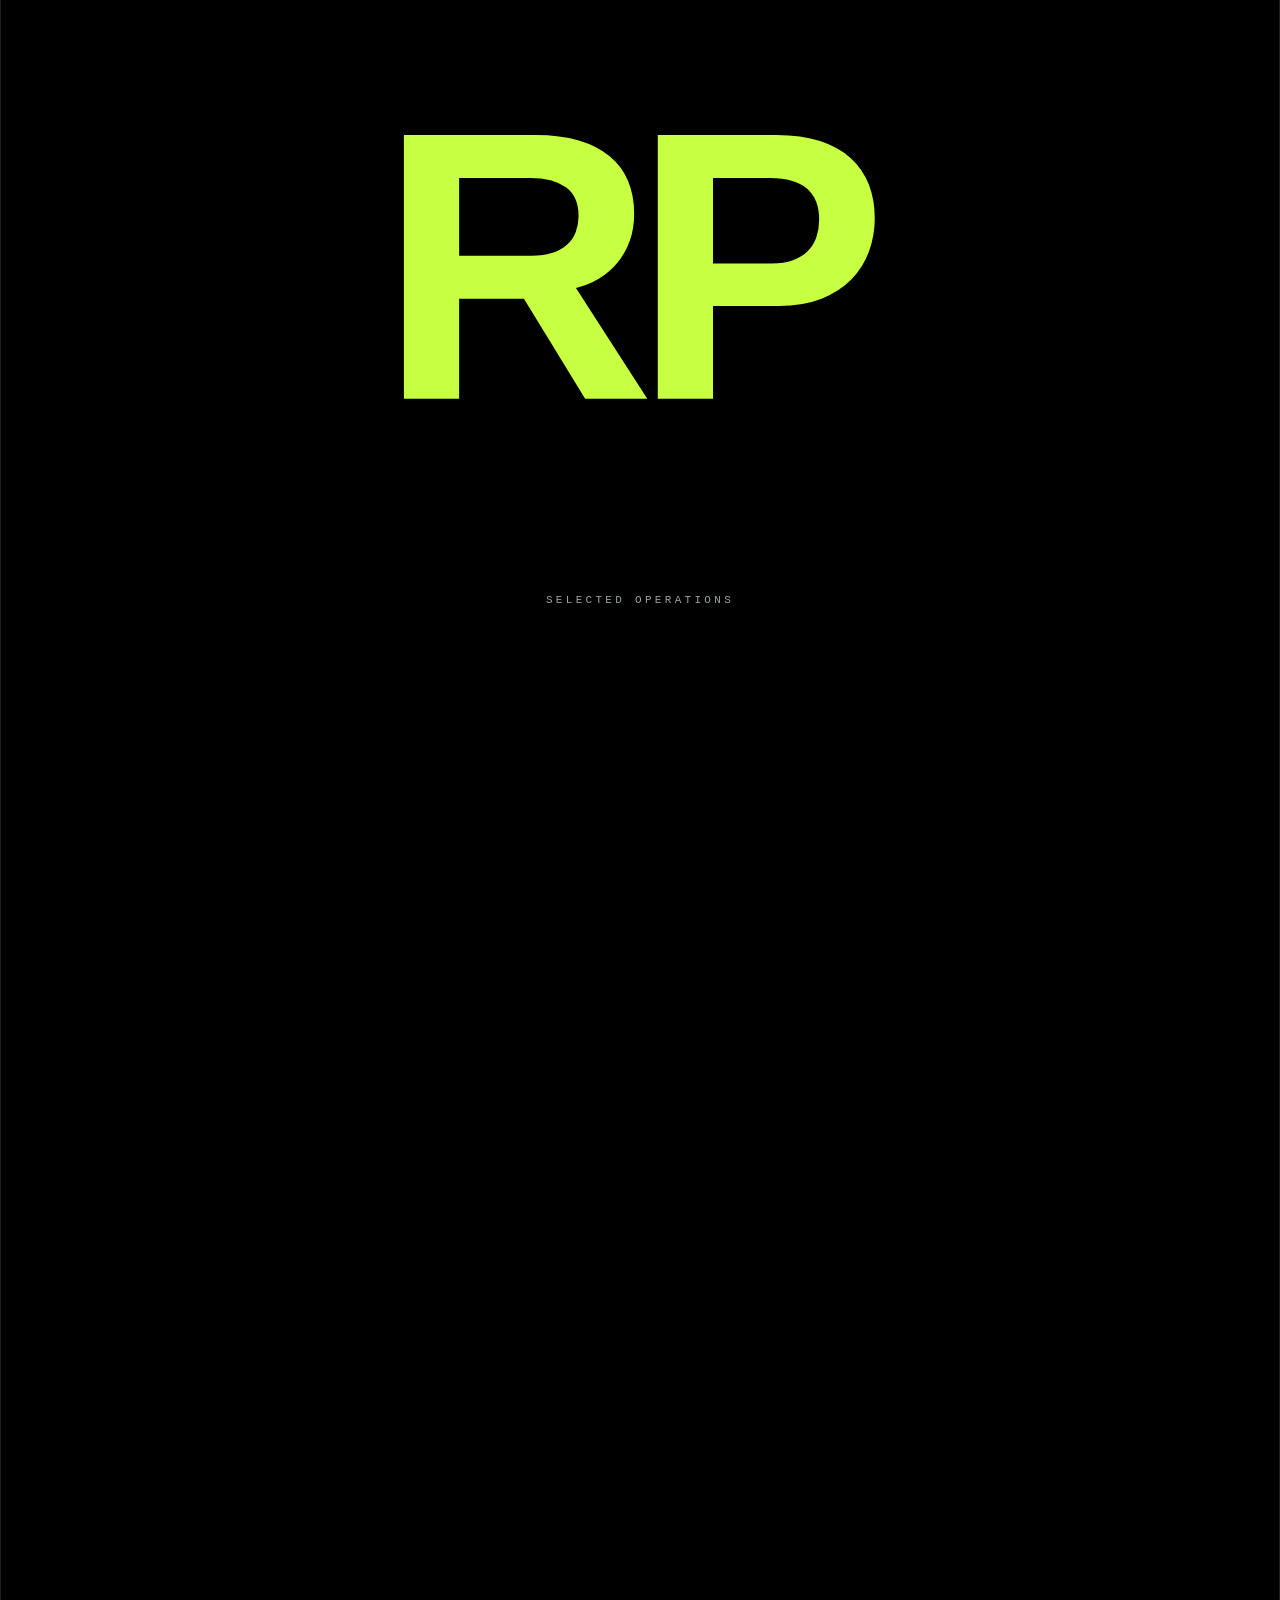
==== commit 6280ce35: "Rebuild the portfolio as a cinematic scroll experience - GSAP ScrollTrigger + Lenis scroll choreogra" ====
--- a/index.html
+++ b/index.html
@@ -4,13 +4,15 @@
   <meta charset="utf-8">
   <meta name="viewport" content="width=device-width, initial-scale=1">
   <meta name="description" content="Romil Patel — Cybersecurity researcher, DFIR builder, penetration tester, and creator of PHANTOM DFIR and BountyForge Toolkit.">
-  <meta name="theme-color" content="#080b0b">
+  <meta name="theme-color" content="#000000">
   <meta property="og:title" content="Romil Patel — Cybersecurity Researcher">
   <meta property="og:description" content="Evidence-first security research, DFIR engineering, threat hunting, and offensive tooling.">
   <meta property="og:image" content="assets/forensic-hero.png">
   <title>Romil Patel — Cybersecurity Researcher</title>
   <link rel="icon" href="data:image/svg+xml,<svg xmlns=%22http://www.w3.org/2000/svg%22 viewBox=%220 0 100 100%22><rect width=%22100%22 height=%22100%22 rx=%2222%22 fill=%22%23080b0b%22/><path d=%22M25 26h30c13 0 21 7 21 19 0 9-5 15-13 18l16 13H62L49 65h-8v11H25zm16 13v13h13c5 0 8-2 8-7s-3-6-8-6z%22 fill=%22%23c7ff41%22/></svg>">
   <link rel="stylesheet" href="styles.css">
+  <link rel="stylesheet" href="assets/vendor/lenis.css">
+  <link rel="stylesheet" href="motion.css">
 </head>
 <body>
   <canvas id="signal-canvas" aria-hidden="true"></canvas>
@@ -49,7 +51,9 @@
 
   <main id="top">
     <section class="hero" aria-labelledby="hero-title">
-      <img class="hero-image" src="assets/forensic-hero.png" alt="Abstract forensic evidence network with chartreuse and blue signal paths">
+      <video class="hero-video" autoplay muted loop playsinline preload="auto" poster="assets/motion/core-poster.jpg" aria-hidden="true">
+        <source src="assets/motion/core-loop.mp4" type="video/mp4">
+      </video>
       <div class="hero-vignette" aria-hidden="true"></div>
       <div class="hero-content">
         <div class="eyebrow"><span class="status-dot"></span> AVAILABLE FOR VAPT &amp; OFFENSIVE SECURITY</div>
@@ -61,12 +65,6 @@
           <a class="button button-ghost" href="https://github.com/romilp619" target="_blank" rel="noreferrer"><span>GitHub profile</span><b>↗</b></a>
         </div>
       </div>
-      <div class="evidence-core" aria-label="Interactive three-dimensional forensic evidence visualization">
-        <canvas id="evidence-core-canvas"></canvas>
-        <div class="core-hud core-hud-top"><span>ATTACK SURFACE / 01</span><b>AUTHORIZED</b></div>
-        <div class="core-hud core-hud-bottom"><span>MOVE POINTER TO ENUMERATE</span><b>EVIDENCE-LED</b></div>
-        <i class="core-corner corner-a"></i><i class="core-corner corner-b"></i><i class="core-corner corner-c"></i><i class="core-corner corner-d"></i>
-      </div>
       <aside class="identity-card" aria-label="Profile summary">
         <div class="identity-head">
           <span class="identity-avatar"><img src="assets/romil-profile-red.png" alt="Romil Patel"></span>
@@ -84,6 +82,11 @@
       <div class="hero-index"><span>01</span><i></i><span>FIELD NOTES / 2026</span></div>
     </section>
 
+    <section class="statement" aria-label="Who I am">
+      <p class="statement-kicker">WHOAMI</p>
+      <p class="statement-text" data-focus>Security researcher. Bug bounty hunter. <em>Builder of the tools that find bugs faster.</em></p>
+    </section>
+
     <section class="proof-strip" aria-label="Key proof points">
       <div class="proof-item"><span class="proof-number" data-count="80">0</span><sup>+</sup><p>Secret and exposure patterns</p></div>
       <div class="proof-item"><span class="proof-number" data-count="274">0</span><sup></sup><p>PortSwigger lab patterns mapped</p></div>
@@ -112,6 +115,37 @@
         <article><span>02</span><h3>Recon &amp; Attack Surface</h3><p>Subdomains, live services, endpoints, parameters, JavaScript intelligence, and exposure mapping.</p></article>
         <article><span>03</span><h3>Vulnerability Validation</h3><p>Hypothesis-driven testing, false-positive elimination, CWE/CVSS classification, and reproducible evidence.</p></article>
         <article><span>04</span><h3>DFIR &amp; Engineering</h3><p>Memory, disk and PCAP analysis, Python automation, multi-agent systems, MCP tooling, and secure reporting.</p></article>
+      </div>
+    </section>
+
+    <section id="method" class="journey" aria-labelledby="journey-title">
+      <div class="journey-stage">
+        <video class="scrub-video" muted playsinline preload="none" poster="assets/motion/recon-poster-start.jpg" data-poster-end="assets/motion/recon-poster.jpg" aria-hidden="true" data-scrub>
+          <source src="assets/motion/recon-scrub.mp4" type="video/mp4">
+        </video>
+        <div class="journey-shade" aria-hidden="true"></div>
+        <div class="journey-copy">
+          <p class="micro-label">THE METHOD / AUTHORIZED ONLY</p>
+          <h2 id="journey-title">Map the surface<br><em>before you touch it.</em></h2>
+          <ol class="journey-steps">
+            <li><span>01</span><div><b>Scope</b><p>Authorization, boundaries, test windows and forbidden actions.</p></div></li>
+            <li><span>02</span><div><b>Recon</b><p>Subdomains, live hosts, services, endpoints, parameters, JavaScript.</p></div></li>
+            <li><span>03</span><div><b>Test</b><p>Access control, auth and session, IDOR, SSRF, injection, business logic.</p></div></li>
+            <li><span>04</span><div><b>Validate</b><p>Reproducible proof, real impact, false positives removed.</p></div></li>
+            <li><span>05</span><div><b>Report</b><p>Evidence, CWE and CVSS, remediation, retest.</p></div></li>
+          </ol>
+        </div>
+        <div class="journey-progress" aria-hidden="true"><i></i></div>
+      </div>
+    </section>
+
+    <section class="breach" aria-labelledby="breach-title">
+      <div class="breach-stage">
+        <video class="scrub-video" muted playsinline preload="none" poster="assets/motion/breach-poster-start.jpg" data-poster-end="assets/motion/breach-poster.jpg" aria-hidden="true" data-scrub>
+          <source src="assets/motion/breach-scrub.mp4" type="video/mp4">
+        </video>
+        <div class="breach-shade" aria-hidden="true"></div>
+        <h2 id="breach-title" class="breach-title"><span class="breach-line">I break things on purpose,</span><span class="breach-line breach-fix">then write the fix.</span></h2>
       </div>
     </section>
 
@@ -151,10 +185,57 @@
       </div>
     </section>
 
+    <section class="recon-log" aria-labelledby="log-title">
+      <div class="log-frame">
+        <div class="log-head">
+          <p class="micro-label">ARSENAL / LIVE INDEX</p>
+          <h2 id="log-title">Tools, builds, proof.</h2>
+        </div>
+        <div class="log-window">
+          <div class="log-cols" aria-hidden="true"><span>TYPE</span><span>NAME</span><span>DETAIL</span><span>STATUS</span></div>
+          <ol class="log-rows">
+          <li><span>TOOL</span><b>Burp Suite</b><em>manual web testing, intercept, repeater</em><strong>IN USE</strong></li>
+          <li><span>TOOL</span><b>Nuclei</b><em>template-driven exposure checks</em><strong>IN USE</strong></li>
+          <li><span>TOOL</span><b>subfinder / httpx / naabu</b><em>recon pipeline: hosts, probes, ports</em><strong>IN USE</strong></li>
+          <li><span>TOOL</span><b>Volatility / Sleuth Kit</b><em>memory and disk forensics</em><strong>IN USE</strong></li>
+          <li><span>BUILD</span><b>BountyForge Toolkit</b><em>eight-stage recon-to-report pipeline</em><strong>SHIPPED</strong></li>
+          <li><span>BUILD</span><b>Phantom DFIR</b><em>self-verifying forensic agent</em><strong>SHIPPED</strong></li>
+          <li><span>BUILD</span><b>upshift</b><em>autonomous framework-migration agent</em><strong>SHIPPED</strong></li>
+          <li><span>CERT</span><b>CNSP</b><em>The SecOps Group</em><strong>EARNED</strong></li>
+          <li><span>CERT</span><b>Jr Penetration Tester</b><em>TryHackMe</em><strong>EARNED</strong></li>
+          <li><span>CERT</span><b>Azure AI Fundamentals</b><em>Microsoft</em><strong>EARNED</strong></li>
+          <li><span>PLATFORM</span><b>HackerOne / Bugcrowd</b><em>bug bounty research</em><strong>ACTIVE</strong></li>
+          <li><span>PLATFORM</span><b>Hack The Box / TryHackMe</b><em>offensive practice</em><strong>ACTIVE</strong></li>
+          <li><span>TEAM</span><b>Kernel Kittens</b><em>CTF team</em><strong>ACTIVE</strong></li>
+          </ol>
+        </div>
+      </div>
+    </section>
+
+    <section class="rp-zoom" aria-hidden="true">
+      <div class="rp-stage">
+        <svg class="rp-svg" viewBox="0 0 1000 562" preserveAspectRatio="xMidYMid meet"><text class="rp-glyphs" x="500" y="281" text-anchor="middle" dominant-baseline="central">RP</text></svg>
+        <p class="rp-caption">SELECTED OPERATIONS</p>
+      </div>
+    </section>
+
     <section id="projects" class="section projects-section">
       <div class="section-heading reveal">
         <div><div class="section-kicker"><span>04</span> SELECTED OPERATIONS</div><h2>Two systems.<br><em>One evidence discipline.</em></h2></div>
         <p>Only the work that best represents how I think, build, and investigate.</p>
+      </div>
+
+      <div class="builds-orbit" aria-label="All builds">
+        <div class="builds-core"><span>BUILDS</span><b>7</b><em>open source</em></div>
+        <div class="builds-ring">
+            <a class="build-card" href="https://github.com/romilp619/Phantom-DFIR" target="_blank" rel="noreferrer"><b>Phantom DFIR</b><span>Self-verifying forensic agent</span></a>
+            <a class="build-card" href="https://github.com/romilp619/BountyForge-Toolkit" target="_blank" rel="noreferrer"><b>BountyForge</b><span>Recon-to-report pipeline</span></a>
+            <a class="build-card" href="https://github.com/romilp619/upshift" target="_blank" rel="noreferrer"><b>upshift</b><span>Autonomous migration agent</span></a>
+            <a class="build-card" href="https://github.com/romilp619/PactCue" target="_blank" rel="noreferrer"><b>PactCue</b><span>PDFs to guided signing</span></a>
+            <a class="build-card" href="https://github.com/romilp619/signalroom-ai" target="_blank" rel="noreferrer"><b>signalroom-ai</b><span>Risk detection in Slack</span></a>
+            <a class="build-card" href="https://github.com/romilp619/solana-guard-x" target="_blank" rel="noreferrer"><b>solana-guard-x</b><span>Solana program security</span></a>
+            <a class="build-card" href="https://github.com/romilp619/ai-security-advisory-assistant" target="_blank" rel="noreferrer"><b>AI Security Advisory</b><span>Advisories to action</span></a>
+        </div>
       </div>
 
       <article class="project project-phantom reveal">
@@ -304,6 +385,9 @@
     </section>
 
     <section id="contact" class="section contact-section">
+      <video class="contact-video" muted playsinline preload="none" poster="assets/motion/contact-scan-poster-start.jpg" data-poster-end="assets/motion/contact-scan-poster.jpg" aria-hidden="true">
+        <source src="assets/motion/contact-scan.mp4" type="video/mp4">
+      </video>
       <div class="contact-orbit" aria-hidden="true"><i></i><i></i><i></i></div>
       <div class="contact-copy reveal">
         <div class="section-kicker"><span>09</span> ESTABLISH CONNECTION</div>
@@ -354,5 +438,10 @@
   <script src="portfolio-features.js"></script>
   <script src="evidence-core.js"></script>
   <script src="script.js"></script>
+  <script src="assets/vendor/gsap.min.js"></script>
+  <script src="assets/vendor/ScrollTrigger.min.js"></script>
+  <script src="assets/vendor/SplitText.min.js"></script>
+  <script src="assets/vendor/lenis.min.js"></script>
+  <script src="motion.js"></script>
 </body>
 </html>
--- a/styles.css
+++ b/styles.css
@@ -1,5 +1,5 @@
 :root {
-  --bg: #080b0b;
+  --bg: #000;
   --bg-soft: #0e1211;
   --panel: rgba(17, 22, 20, .82);
   --panel-solid: #111614;
@@ -25,10 +25,10 @@
 img { max-width: 100%; }
 
 #signal-canvas { position: fixed; inset: 0; z-index: -3; width: 100%; height: 100%; pointer-events: none; opacity: .36; }
-.noise { position: fixed; inset: 0; z-index: 20; pointer-events: none; opacity: .035; background-image: url("data:image/svg+xml,%3Csvg viewBox='0 0 180 180' xmlns='http://www.w3.org/2000/svg'%3E%3Cfilter id='n'%3E%3CfeTurbulence type='fractalNoise' baseFrequency='.9' numOctaves='4' stitchTiles='stitch'/%3E%3C/filter%3E%3Crect width='100%25' height='100%25' filter='url(%23n)' opacity='.8'/%3E%3C/svg%3E"); }
+.noise { position: fixed; inset: 0; z-index: 20; pointer-events: none; opacity: .06; mix-blend-mode: overlay; background-image: url("data:image/svg+xml,%3Csvg viewBox='0 0 180 180' xmlns='http://www.w3.org/2000/svg'%3E%3Cfilter id='n'%3E%3CfeTurbulence type='fractalNoise' baseFrequency='.9' numOctaves='4' stitchTiles='stitch'/%3E%3C/filter%3E%3Crect width='100%25' height='100%25' filter='url(%23n)' opacity='.8'/%3E%3C/svg%3E"); }
 .cursor-glow { position: fixed; z-index: -1; width: 520px; height: 520px; transform: translate(-50%, -50%); border-radius: 50%; pointer-events: none; background: radial-gradient(circle, rgba(199,255,65,.055), transparent 64%); transition: opacity .2s; }
 
-.site-header { position: fixed; z-index: 15; top: 0; left: 50%; width: min(calc(100% - 48px), var(--max)); transform: translateX(-50%); display: flex; align-items: center; justify-content: space-between; height: 82px; padding: 0 22px; border-bottom: 1px solid var(--line); background: linear-gradient(180deg, rgba(8,11,11,.92), rgba(8,11,11,.62)); backdrop-filter: blur(18px); }
+.site-header { position: fixed; z-index: 15; top: 0; left: 50%; width: min(calc(100% - 48px), var(--max)); transform: translateX(-50%); display: flex; align-items: center; justify-content: space-between; height: 82px; padding: 0 22px; border-bottom: 1px solid var(--line); background: linear-gradient(180deg, rgba(0,0,0,.92), rgba(0,0,0,.62)); backdrop-filter: blur(18px); }
 .brand { display: flex; align-items: center; gap: 12px; }
 .brand-mark { display: grid; width: 38px; height: 38px; place-items: center; border: 1px solid var(--acid); color: var(--acid); font: 700 12px/1 var(--mono); box-shadow: inset 0 0 16px rgba(199,255,65,.08); }
 .brand-copy { display: flex; flex-direction: column; gap: 3px; }
@@ -57,10 +57,10 @@
 .menu-toggle { display: none; border: 0; background: none; }
 
 main, .site-footer { position: relative; z-index: 1; }
-.hero { position: relative; min-height: 920px; max-width: var(--max); margin: 0 auto; overflow: hidden; border-inline: 1px solid var(--line); border-bottom: 1px solid var(--line); background: #080b0b; }
+.hero { position: relative; min-height: 920px; max-width: var(--max); margin: 0 auto; overflow: hidden; border-inline: 1px solid var(--line); border-bottom: 1px solid var(--line); background: #000; }
 .hero-image { position: absolute; inset: 0; width: 100%; height: 100%; object-fit: cover; opacity: .74; transform: scale(1.035); animation: hero-breathe 14s ease-in-out infinite alternate; }
 @keyframes hero-breathe { to { transform: scale(1.08) translate3d(-.8%, .2%, 0); } }
-.hero-vignette { position: absolute; inset: 0; background: linear-gradient(90deg, #080b0b 0%, rgba(8,11,11,.96) 23%, rgba(8,11,11,.68) 48%, rgba(8,11,11,.16) 76%), linear-gradient(0deg, #080b0b 0%, transparent 27%, rgba(8,11,11,.35) 100%); }
+.hero-vignette { position: absolute; inset: 0; background: linear-gradient(90deg, #000 0%, rgba(0,0,0,.96) 23%, rgba(0,0,0,.68) 48%, rgba(0,0,0,.16) 76%), linear-gradient(0deg, #000 0%, transparent 27%, rgba(0,0,0,.35) 100%); }
 .hero-content { position: absolute; z-index: 5; left: clamp(34px, 6vw, 92px); top: 50%; width: min(720px, 56vw); transform: translateY(-47%); }
 .eyebrow, .section-kicker, .micro-label { color: #b5c0b9; font: 10px/1.4 var(--mono); letter-spacing: .16em; }
 .eyebrow { display: flex; align-items: center; gap: 10px; margin-bottom: 30px; }
@@ -79,9 +79,9 @@
 .button:hover { transform: translateY(-3px); }
 .button-primary { color: #070907; border-color: var(--acid); background: var(--acid); }
 .button-primary:hover { background: #dbff7e; }
-.button-ghost { background: rgba(8,11,11,.46); backdrop-filter: blur(12px); }
+.button-ghost { background: rgba(0,0,0,.46); backdrop-filter: blur(12px); }
 .button-ghost:hover { border-color: var(--acid); }
-.evidence-core { position: absolute; z-index: 3; top: 125px; right: clamp(22px, 4vw, 70px); width: clamp(450px, 45vw, 680px); aspect-ratio: 1; overflow: hidden; border: 1px solid rgba(199,255,65,.13); border-radius: 50%; background: radial-gradient(circle, rgba(13,19,17,.12) 0 38%, rgba(8,11,11,.08) 61%, transparent 72%); filter: drop-shadow(0 40px 80px rgba(0,0,0,.45)); }
+.evidence-core { position: absolute; z-index: 3; top: 125px; right: clamp(22px, 4vw, 70px); width: clamp(450px, 45vw, 680px); aspect-ratio: 1; overflow: hidden; border: 1px solid rgba(199,255,65,.13); border-radius: 50%; background: radial-gradient(circle, rgba(13,19,17,.12) 0 38%, rgba(0,0,0,.08) 61%, transparent 72%); filter: drop-shadow(0 40px 80px rgba(0,0,0,.45)); }
 #evidence-core-canvas { display: block; width: 100%; height: 100%; cursor: crosshair; touch-action: none; }
 .evidence-core::before, .evidence-core::after { position: absolute; inset: 11%; border: 1px dashed rgba(78,125,255,.17); border-radius: 50%; content: ""; pointer-events: none; animation: core-ring-spin 34s linear infinite; }
 .evidence-core::after { inset: 24%; border-color: rgba(199,255,65,.14); animation-direction: reverse; animation-duration: 21s; }
@@ -138,10 +138,10 @@
 .capability-grid h3 { margin: 80px 0 15px; font-size: 17px; }
 .capability-grid p { margin: 0; color: var(--muted); font-size: 12px; line-height: 1.7; }
 
-.vapt-section { background: radial-gradient(circle at 90% 5%, rgba(199,255,65,.055), transparent 27%), #090d0c; }
+.vapt-section { background: radial-gradient(circle at 90% 5%, rgba(199,255,65,.055), transparent 27%), #000; }
 .vapt-ops-shell { display: grid; grid-template-columns: 1.08fr .92fr; gap: 24px; }
 .ops-terminal, .ops-scope-panel { border: 1px solid var(--line-strong); background: rgba(7,10,9,.9); box-shadow: 0 34px 90px rgba(0,0,0,.22); }
-.ops-terminal { overflow: hidden; background: linear-gradient(rgba(199,255,65,.018) 1px, transparent 1px), linear-gradient(90deg, rgba(199,255,65,.018) 1px, transparent 1px), #070a09; background-size: 24px 24px; }
+.ops-terminal { overflow: hidden; background: linear-gradient(rgba(199,255,65,.018) 1px, transparent 1px), linear-gradient(90deg, rgba(199,255,65,.018) 1px, transparent 1px), #000; background-size: 24px 24px; }
 .ops-terminal-body { padding: clamp(28px, 4vw, 54px); }
 .ops-terminal-body > p { margin-bottom: 34px; color: #d3ddd7; font: 11px/1.5 var(--mono); }
 .ops-chain { display: grid; gap: 14px; margin: 0; padding: 0; list-style: none; }
@@ -162,7 +162,7 @@
 .ops-proof-grid span { color: #66736b; font: 8px var(--mono); letter-spacing: .14em; }
 .ops-proof-grid b { display: block; margin: 46px 0 14px; color: var(--acid); font-size: 18px; }
 .ops-proof-grid p { margin: 0; color: #9aa69f; font-size: 12px; line-height: 1.75; }
-.lab-shell { display: grid; grid-template-columns: .76fr 1.24fr; min-height: 590px; border: 1px solid var(--line-strong); background: #080b0b; box-shadow: 0 40px 100px rgba(0,0,0,.25); }
+.lab-shell { display: grid; grid-template-columns: .76fr 1.24fr; min-height: 590px; border: 1px solid var(--line-strong); background: #000; box-shadow: 0 40px 100px rgba(0,0,0,.25); }
 .lab-controls { padding: clamp(28px, 4vw, 55px); border-right: 1px solid var(--line); }
 .lab-status { display: flex; align-items: center; gap: 10px; margin-bottom: 45px; color: #8e9b93; font: 8px var(--mono); letter-spacing: .12em; }
 .scenario-list { display: grid; gap: 10px; margin: 18px 0 28px; }
@@ -173,7 +173,7 @@
 .scenario-button.active > span, .scenario-button.active b { color: var(--acid); }
 .lab-run { width: 100%; cursor: pointer; }.lab-run:disabled { opacity: .55; cursor: wait; transform: none; }
 .lab-guardrail { margin: 20px 0 0; color: #5f6c65; font: 8px/1.6 var(--mono); }
-.lab-console { position: relative; overflow: hidden; background: linear-gradient(rgba(199,255,65,.018) 1px, transparent 1px), linear-gradient(90deg, rgba(199,255,65,.018) 1px, transparent 1px), #070a09; background-size: 24px 24px; }
+.lab-console { position: relative; overflow: hidden; background: linear-gradient(rgba(199,255,65,.018) 1px, transparent 1px), linear-gradient(90deg, rgba(199,255,65,.018) 1px, transparent 1px), #000; background-size: 24px 24px; }
 .lab-phases { display: grid; grid-template-columns: repeat(5, 1fr); margin: 0; padding: 0; border-bottom: 1px solid var(--line); list-style: none; }
 .lab-phases li { position: relative; display: grid; min-height: 92px; place-content: center; gap: 7px; text-align: center; border-right: 1px solid var(--line); color: #536058; font: 7px var(--mono); letter-spacing: .08em; }.lab-phases li:last-child { border-right: 0; }
 .lab-phases li i { width: 5px; height: 5px; margin: 0 auto 3px; border-radius: 50%; background: #3b463f; }.lab-phases li.running { color: #d6e0da; background: rgba(78,125,255,.045); }.lab-phases li.running i { background: var(--blue); box-shadow: 0 0 12px var(--blue); animation: pulse 1s infinite; }.lab-phases li.complete { color: var(--acid); }.lab-phases li.complete i { background: var(--acid); box-shadow: 0 0 10px rgba(199,255,65,.6); }
@@ -185,7 +185,7 @@
 .finding-grid { display: grid; grid-template-columns: repeat(3, 1fr); }.finding-grid section { min-height: 175px; padding: 25px; border-right: 1px solid var(--line); border-bottom: 1px solid var(--line); }.finding-grid section:nth-child(3n) { border-right: 0; }.finding-grid span { color: #718078; font: 8px var(--mono); letter-spacing: .12em; }.finding-grid p { margin: 20px 0 0; color: #a1ada6; font-size: 11px; line-height: 1.7; }
 .finding-taxonomy { display: flex; flex-wrap: wrap; gap: 10px; padding: 16px 20px; }.finding-taxonomy span { padding: 7px 9px; border: 1px solid var(--line); color: #7d8982; font: 7px var(--mono); letter-spacing: .08em; }
 
-.projects-section { display: flex; flex-direction: column; padding-inline: clamp(18px, 4vw, 62px); background: linear-gradient(180deg, rgba(17,22,20,.3), transparent); }
+.projects-section { display: flex; flex-direction: column; padding-inline: clamp(18px, 4vw, 62px); background: #000; }
 .projects-section > .section-heading { order: 0; }
 .projects-section > .project-bounty { order: 1; }
 .projects-section > .project-phantom { order: 2; }
@@ -211,7 +211,7 @@
 .project-link { display: flex; width: 100%; align-items: center; justify-content: space-between; margin-top: 32px; padding: 17px 0; border-top: 1px solid var(--line); border-bottom: 1px solid var(--line); color: #dbe4de; font: 10px var(--mono); text-transform: uppercase; letter-spacing: .1em; }
 .project-link span { color: var(--acid); font-size: 18px; transition: transform .2s; }
 .project-link:hover span { transform: translate(3px, -3px); }
-.project-visual { position: relative; min-height: 650px; overflow: hidden; border-left: 1px solid var(--line); background: radial-gradient(circle at 50% 45%, rgba(78,125,255,.11), transparent 36%), linear-gradient(rgba(199,255,65,.025) 1px, transparent 1px), linear-gradient(90deg, rgba(199,255,65,.025) 1px, transparent 1px), #090d0d; background-size: auto, 28px 28px, 28px 28px, auto; }
+.project-visual { position: relative; min-height: 650px; overflow: hidden; border-left: 1px solid var(--line); background: radial-gradient(circle at 50% 45%, rgba(78,125,255,.11), transparent 36%), linear-gradient(rgba(199,255,65,.025) 1px, transparent 1px), linear-gradient(90deg, rgba(199,255,65,.025) 1px, transparent 1px), #000; background-size: auto, 28px 28px, 28px 28px, auto; }
 .reverse .project-visual { border-right: 1px solid var(--line); border-left: 0; }
 .scanline { position: absolute; z-index: 3; inset: -100% 0 auto; height: 70%; background: linear-gradient(180deg, transparent, rgba(199,255,65,.035), transparent); animation: scan 5s linear infinite; pointer-events: none; }
 @keyframes scan { to { transform: translateY(330%); } }
@@ -223,7 +223,7 @@
 .orbit-a { inset: 30px; }.orbit-b { inset: 85px; border-color: rgba(78,125,255,.25); animation-direction: reverse; animation-duration: 15s; }
 .orbit-a::before { top: 30px; left: 65px; }.orbit-a::after { right: 20px; bottom: 90px; }.orbit-b::before { right: 45px; top: 12px; background: var(--blue); }.orbit-b::after { bottom: 8px; left: 60px; background: var(--blue); }
 @keyframes rotate { to { transform: rotate(360deg); } }
-.core-node { position: absolute; top: 50%; left: 50%; display: flex; width: 160px; height: 160px; transform: translate(-50%, -50%); align-items: center; justify-content: center; flex-direction: column; border: 1px solid rgba(199,255,65,.5); border-radius: 50%; background: radial-gradient(circle, rgba(199,255,65,.11), #090d0d 70%); box-shadow: 0 0 70px rgba(199,255,65,.09); }
+.core-node { position: absolute; top: 50%; left: 50%; display: flex; width: 160px; height: 160px; transform: translate(-50%, -50%); align-items: center; justify-content: center; flex-direction: column; border: 1px solid rgba(199,255,65,.5); border-radius: 50%; background: radial-gradient(circle, rgba(199,255,65,.11), #000 70%); box-shadow: 0 0 70px rgba(199,255,65,.09); }
 .core-node small, .core-node span { color: #7d8a82; font: 8px var(--mono); letter-spacing: .15em; }.core-node strong { margin: 5px 0; color: var(--acid); font-size: 38px; letter-spacing: -.06em; }
 .satellite { position: absolute; padding: 7px 9px; border: 1px solid var(--line-strong); color: #9aa69f; background: #0c1110; font: 7px var(--mono); letter-spacing: .08em; }
 .sat-1 { top: 22px; left: 190px; }.sat-2 { top: 215px; right: -2px; }.sat-3 { bottom: 20px; left: 175px; }.sat-4 { top: 210px; left: -10px; }
@@ -234,7 +234,7 @@
 .case-story div { min-height: 160px; padding: 24px 20px; border-right: 1px solid var(--line); background: rgba(255,255,255,.008); }.case-story div:last-child { border-right: 0; }.case-story span { color: var(--acid); font: 7px var(--mono); letter-spacing: .1em; }.case-story p { margin: 38px 0 0; color: #85928a; font-size: 10px; line-height: 1.6; }
 .project-metrics div { display: flex; min-height: 112px; align-items: flex-start; justify-content: center; flex-direction: column; padding: 20px 28px; border-right: 1px solid var(--line); }.project-metrics div:last-child { border-right: 0; }
 .project-metrics strong { color: var(--acid); font-size: 25px; }.project-metrics span { margin-top: 6px; color: #738078; font: 8px var(--mono); text-transform: uppercase; letter-spacing: .09em; }
-.pipeline-visual { padding: 76px clamp(32px, 5vw, 70px) 38px; background: linear-gradient(rgba(78,125,255,.035) 1px, transparent 1px), linear-gradient(90deg, rgba(78,125,255,.035) 1px, transparent 1px), #090d0d; background-size: 25px 25px; }
+.pipeline-visual { padding: 76px clamp(32px, 5vw, 70px) 38px; background: linear-gradient(rgba(78,125,255,.035) 1px, transparent 1px), linear-gradient(90deg, rgba(78,125,255,.035) 1px, transparent 1px), #000; background-size: 25px 25px; }
 .pipeline { display: grid; grid-template-columns: 1fr 1fr; gap: 12px 40px; margin: 15px 0 0; padding: 0; list-style: none; }
 .pipeline li { position: relative; display: flex; min-height: 96px; align-items: center; gap: 16px; padding: 14px; border: 1px solid var(--line); background: rgba(10,14,13,.82); }
 .pipeline li span { display: grid; width: 34px; height: 34px; flex: 0 0 34px; place-items: center; border: 1px solid rgba(199,255,65,.3); color: var(--acid); font: 8px var(--mono); }
@@ -258,7 +258,7 @@
 .skills-section > .section-kicker { margin-inline: clamp(30px, 6vw, 92px); }.skills-layout { display: grid; grid-template-columns: .8fr 1.2fr; gap: 80px; padding-inline: clamp(30px, 6vw, 92px); }.skills-intro p { max-width: 420px; color: var(--muted); line-height: 1.7; }.skill-groups { border-top: 1px solid var(--line); }.skill-groups article { padding: 28px 0; border-bottom: 1px solid var(--line); }.skill-groups article > div { display: flex; gap: 18px; align-items: baseline; }.skill-groups span { color: var(--acid); font: 8px var(--mono); }.skill-groups h3 { margin-bottom: 12px; font-size: 18px; }.skill-groups p { margin: 0 0 0 35px; color: var(--muted); font: 10px/1.85 var(--mono); }
 .ecosystem-ticker { margin-top: 100px; overflow: hidden; border-block: 1px solid var(--line); background: rgba(199,255,65,.025); }.ecosystem-ticker > div { display: flex; width: max-content; align-items: center; gap: 40px; padding: 20px 0; color: #85928a; font: 9px var(--mono); letter-spacing: .12em; animation: ticker 28s linear infinite; }.ecosystem-ticker i { width: 5px; height: 5px; transform: rotate(45deg); background: var(--acid); }@keyframes ticker { to { transform: translateX(-50%); } }
 
-.credentials-section { background: #0a0e0d; }
+.credentials-section { background: #000; }
 .credential-featured { display: grid; grid-template-columns: repeat(3, 1fr); gap: 14px; margin-bottom: 60px; }.credential-featured article { position: relative; min-height: 330px; padding: 28px; overflow: hidden; border: 1px solid var(--line-strong); background: linear-gradient(145deg, rgba(199,255,65,.055), transparent 52%); }.credential-id { color: #68766e; font: 8px var(--mono); letter-spacing: .13em; }.cert-shield { display: grid; width: 90px; height: 90px; margin: 42px 0 28px; place-items: center; border: 1px solid rgba(199,255,65,.35); border-radius: 50%; color: var(--acid); font: 12px var(--mono); box-shadow: inset 0 0 30px rgba(199,255,65,.06); }.credential-featured h3 { margin-bottom: 12px; font-size: 18px; line-height: 1.3; }.credential-featured p { margin-bottom: 7px; color: var(--acid); font-size: 11px; }.credential-featured small { color: #718077; font: 8px var(--mono); }
 .credential-list { display: grid; grid-template-columns: 1fr 1fr; border-top: 1px solid var(--line); }.credential-list article { display: grid; grid-template-columns: 34px 1fr auto; min-height: 112px; align-items: center; gap: 18px; padding: 20px; border-right: 1px solid var(--line); border-bottom: 1px solid var(--line); }.credential-list article:nth-child(2n) { border-right: 0; }.credential-list > article > span { color: #5f6c65; font: 8px var(--mono); }.credential-list h3 { margin: 0 0 8px; font-size: 13px; line-height: 1.35; }.credential-list p { margin: 0; color: #6f7c74; font: 8px var(--mono); }.credential-list b { padding: 6px 8px; border: 1px solid var(--line); color: #85928a; font: 7px var(--mono); font-weight: 500; }.credential-list .expired { opacity: .65; }.credential-list .expired b { color: var(--red); border-color: rgba(255,107,95,.3); }
 
@@ -269,7 +269,7 @@
 .site-footer { display: grid; grid-template-columns: 1fr auto 1fr; max-width: var(--max); min-height: 220px; margin: 0 auto; padding: 55px clamp(30px, 6vw, 92px); align-items: center; border-inline: 1px solid var(--line); color: #6e7b73; }.site-footer > div:first-child { display: flex; align-items: center; gap: 18px; }.site-footer p { margin: 0; font: 9px/1.7 var(--mono); }.site-footer > p { justify-self: center; }.footer-links { display: flex; justify-self: end; gap: 24px; }.footer-links a { font: 8px var(--mono); text-transform: uppercase; }.footer-links a:hover { color: var(--acid); }
 
 .reveal { opacity: 0; transform: translateY(30px); transition: opacity .8s ease, transform .8s cubic-bezier(.16,1,.3,1); }.reveal.visible { opacity: 1; transform: none; }
-.command-hint { position: fixed; z-index: 10; right: 22px; bottom: 20px; display: flex; align-items: center; gap: 9px; color: #6e7b73; font: 8px var(--mono); text-transform: uppercase; }.command-hint kbd { padding: 6px 9px; border: 1px solid var(--line-strong); background: rgba(8,11,11,.8); }
+.command-hint { position: fixed; z-index: 10; right: 22px; bottom: 20px; display: flex; align-items: center; gap: 9px; color: #6e7b73; font: 8px var(--mono); text-transform: uppercase; }.command-hint kbd { padding: 6px 9px; border: 1px solid var(--line-strong); background: rgba(0,0,0,.8); }
 .command-palette { width: min(520px, calc(100vw - 32px)); padding: 0; border: 1px solid var(--line-strong); color: var(--text); background: #0d1210; box-shadow: 0 30px 100px #000; }.command-palette::backdrop { background: rgba(0,0,0,.72); backdrop-filter: blur(5px); }.palette-head { display: flex; justify-content: space-between; padding: 16px 18px; border-bottom: 1px solid var(--line); color: #6c7971; font: 9px var(--mono); }.palette-head button { border: 0; color: #7f8c84; background: transparent; font: 8px var(--mono); cursor: pointer; }.command-palette a { display: flex; gap: 20px; padding: 19px; border-bottom: 1px solid var(--line); font-size: 13px; }.command-palette a:hover { color: var(--acid); background: rgba(199,255,65,.035); }.command-palette a span { color: #59665f; font: 8px var(--mono); }
 
 .operator-badge { padding: 5px 7px; color: #071007; background: var(--acid); font: 7px var(--mono); font-weight: 700; letter-spacing: .06em; }
@@ -279,7 +279,7 @@
 .credential-filters { display: flex; flex-wrap: wrap; gap: 6px; }.credential-filters button { padding: 9px 11px; border: 1px solid var(--line); color: #7f8b84; background: transparent; font: 8px var(--mono); cursor: pointer; }.credential-filters button:hover, .credential-filters button.active { color: var(--bg); border-color: var(--acid); background: var(--acid); }.credential-tools > span { grid-column: span 2; }
 .credential-featured article[hidden], .credential-list article[hidden] { display: none; }
 .footer-links button { padding: 0; border: 0; color: #6e7b73; background: transparent; font: 8px var(--mono); text-transform: uppercase; cursor: pointer; }.footer-links button:hover { color: var(--acid); }
-.recruiter-toggle { position: fixed; z-index: 10; bottom: 18px; left: 22px; display: flex; align-items: center; gap: 14px; padding: 9px 10px 9px 13px; border: 1px solid var(--line-strong); color: #8b9890; background: rgba(8,11,11,.84); backdrop-filter: blur(12px); font: 8px var(--mono); letter-spacing: .08em; cursor: pointer; }.recruiter-toggle b { display: grid; width: 21px; height: 21px; place-items: center; color: var(--bg); background: var(--acid); font-size: 8px; }.recruiter-toggle:hover { color: var(--text); border-color: var(--acid); }
+.recruiter-toggle { position: fixed; z-index: 10; bottom: 18px; left: 22px; display: flex; align-items: center; gap: 14px; padding: 9px 10px 9px 13px; border: 1px solid var(--line-strong); color: #8b9890; background: rgba(0,0,0,.84); backdrop-filter: blur(12px); font: 8px var(--mono); letter-spacing: .08em; cursor: pointer; }.recruiter-toggle b { display: grid; width: 21px; height: 21px; place-items: center; color: var(--bg); background: var(--acid); font-size: 8px; }.recruiter-toggle:hover { color: var(--text); border-color: var(--acid); }
 .palette-search { display: flex; align-items: center; gap: 12px; padding: 16px 18px; border-bottom: 1px solid var(--line); }.palette-search span { color: var(--acid); font: 13px var(--mono); }.palette-search input { width: 100%; border: 0; outline: 0; color: var(--text); background: transparent; font: 11px var(--mono); }.palette-results { max-height: 470px; overflow: auto; }.palette-results a, .palette-results > button { display: flex; width: 100%; gap: 20px; padding: 17px 19px; text-align: left; border: 0; border-bottom: 1px solid var(--line); color: var(--text); background: transparent; font: 12px var(--sans); cursor: pointer; }.palette-results a:hover, .palette-results > button:hover { color: var(--acid); background: rgba(199,255,65,.035); }.palette-results span { color: #59665f; font: 8px var(--mono); }.palette-results [hidden] { display: none; }
 .recruiter-dialog, .ctf-dialog { width: min(950px, calc(100vw - 30px)); max-height: calc(100vh - 30px); padding: 0; overflow: auto; border: 1px solid var(--line-strong); color: var(--text); background: #0b0f0e; box-shadow: 0 30px 100px #000; }.recruiter-dialog::backdrop, .ctf-dialog::backdrop { background: rgba(0,0,0,.82); backdrop-filter: blur(8px); }.recruiter-head { display: flex; align-items: flex-start; justify-content: space-between; padding: 35px; border-bottom: 1px solid var(--line); }.recruiter-head span { color: var(--acid); font: 8px var(--mono); letter-spacing: .14em; }.recruiter-head h2 { margin: 12px 0 5px; font-size: 42px; }.recruiter-head p { margin: 0; color: var(--muted); }.recruiter-head button { border: 0; color: #7f8b84; background: transparent; font-size: 30px; cursor: pointer; }.recruiter-summary { display: grid; grid-template-columns: 1fr 1fr; }.recruiter-summary section { min-height: 160px; padding: 28px; border-right: 1px solid var(--line); border-bottom: 1px solid var(--line); }.recruiter-summary section:nth-child(2n) { border-right: 0; }.recruiter-summary span { color: var(--acid); font: 8px var(--mono); letter-spacing: .12em; }.recruiter-summary p { margin: 20px 0 0; color: #a5b1aa; font-size: 12px; line-height: 1.7; }.recruiter-actions { display: flex; gap: 12px; padding: 28px; }
 .ctf-dialog { width: min(660px, calc(100vw - 30px)); }.ctf-body { padding: clamp(28px, 6vw, 55px); }.ctf-body h2 { margin: 10px 0 16px; font-size: 42px; }.ctf-body > p:not(.micro-label) { color: var(--muted); line-height: 1.7; }.ctf-body form { display: grid; grid-template-columns: 1fr auto; gap: 12px; margin-top: 30px; }.ctf-body form label { display: flex; align-items: center; gap: 10px; padding: 0 16px; border: 1px solid var(--line-strong); }.ctf-body input { width: 100%; border: 0; outline: 0; color: var(--text); background: transparent; font: 12px var(--mono); }.ctf-body .button { min-width: 190px; }.ctf-result { margin: 20px 0 0 !important; color: #66736b !important; font: 9px var(--mono); }.ctf-result.success { color: var(--acid) !important; }.ctf-result.error { color: var(--red) !important; }
@@ -291,7 +291,7 @@
 }
 
 @media (max-width: 780px) {
-  .site-header { width: calc(100% - 24px); height: 68px; padding: 0 12px; }.brand-copy { display: none; }.menu-toggle { display: grid; width: 42px; height: 42px; place-content: center; gap: 6px; cursor: pointer; }.menu-toggle span { display: block; width: 22px; height: 1px; background: var(--text); }.primary-nav { position: absolute; top: 68px; right: 0; left: 0; display: none; align-items: stretch; flex-direction: column; gap: 0; padding: 15px; border-bottom: 1px solid var(--line); background: rgba(8,11,11,.98); }.primary-nav.open { display: flex; }.primary-nav a { padding: 16px 4px; border-bottom: 1px solid var(--line); }.primary-nav .nav-cta { margin-top: 10px; text-align: center; }.hero { min-height: 880px; margin-inline: 12px; }.hero-content { top: 42%; left: 24px; width: calc(100% - 48px); }.hero h1 { font-size: clamp(49px, 15vw, 75px); }.hero-lede { font-size: 15px; }.identity-card { right: 18px; bottom: 38px; left: 18px; width: auto; }.hero-index { display: none; }.button { min-width: 100%; }.proof-strip { margin-inline: 12px; }.proof-item { min-height: 160px; padding: 28px 20px; }.proof-number { font-size: 38px; }.section { margin-inline: 12px; padding: 90px 22px; }.section-heading { grid-template-columns: 1fr; gap: 20px; }.section-kicker { margin-bottom: 45px; }.scope-grid { grid-template-columns: 1fr; }.ops-chain li { grid-template-columns: 38px 1fr; padding: 16px; }.scope-grid b, .ops-proof-grid b { margin-top: 28px; }.capability-grid { grid-template-columns: 1fr; }.capability-grid article { min-height: 200px; border-right: 0; border-bottom: 1px solid var(--line); }.capability-grid article:last-child { border-bottom: 0; }.capability-grid h3 { margin-top: 45px; }.projects-section { padding-inline: 12px; }.project-copy { min-height: auto; padding: 50px 24px; }.project-visual { min-height: 520px; }.agent-orbit { width: 360px; height: 360px; }.sat-1 { left: 135px; }.sat-3 { left: 130px; }.core-node { width: 130px; height: 130px; }.pipeline-visual { padding: 62px 18px 25px; }.pipeline { gap: 8px; }.pipeline li { min-height: 85px; padding: 9px; gap: 9px; }.pipeline li span { width: 27px; height: 27px; flex-basis: 27px; }.pipeline small { font-size: 6px; }.project-metrics { grid-template-columns: 1fr 1fr; }.project-metrics div:nth-child(2) { border-right: 0; }.project-metrics div:nth-child(-n+2) { border-bottom: 1px solid var(--line); }.timeline-item { grid-template-columns: 88px 1fr; }.timeline-card { padding: 0 0 55px 25px; }.timeline-card h3 { font-size: 22px; }.community-card { grid-template-columns: 64px 1fr; padding: 24px; gap: 18px; }.microsoft-mark { width: 55px; height: 55px; }.community-card h3 { font-size: 21px; }.community-meta { display: none; }.earlier-grid { grid-template-columns: 1fr; }.credential-featured { grid-template-columns: 1fr; }.credential-featured article:last-child { grid-column: auto; }.credential-list { grid-template-columns: 1fr; }.credential-list article { border-right: 0; }.credential-list article:nth-child(2n) { border-right: 0; }.education-grid { grid-template-columns: 1fr; }.site-footer { grid-template-columns: 1fr; gap: 35px; margin-inline: 12px; text-align: left; }.site-footer > p, .footer-links { justify-self: start; }.footer-links { flex-wrap: wrap; }.command-hint { display: none; }
+  .site-header { width: calc(100% - 24px); height: 68px; padding: 0 12px; }.brand-copy { display: none; }.menu-toggle { display: grid; width: 42px; height: 42px; place-content: center; gap: 6px; cursor: pointer; }.menu-toggle span { display: block; width: 22px; height: 1px; background: var(--text); }.primary-nav { position: absolute; top: 68px; right: 0; left: 0; display: none; align-items: stretch; flex-direction: column; gap: 0; padding: 15px; border-bottom: 1px solid var(--line); background: rgba(0,0,0,.98); }.primary-nav.open { display: flex; }.primary-nav a { padding: 16px 4px; border-bottom: 1px solid var(--line); }.primary-nav .nav-cta { margin-top: 10px; text-align: center; }.hero { min-height: 880px; margin-inline: 12px; }.hero-content { top: 42%; left: 24px; width: calc(100% - 48px); }.hero h1 { font-size: clamp(49px, 15vw, 75px); }.hero-lede { font-size: 15px; }.identity-card { right: 18px; bottom: 38px; left: 18px; width: auto; }.hero-index { display: none; }.button { min-width: 100%; }.proof-strip { margin-inline: 12px; }.proof-item { min-height: 160px; padding: 28px 20px; }.proof-number { font-size: 38px; }.section { margin-inline: 12px; padding: 90px 22px; }.section-heading { grid-template-columns: 1fr; gap: 20px; }.section-kicker { margin-bottom: 45px; }.scope-grid { grid-template-columns: 1fr; }.ops-chain li { grid-template-columns: 38px 1fr; padding: 16px; }.scope-grid b, .ops-proof-grid b { margin-top: 28px; }.capability-grid { grid-template-columns: 1fr; }.capability-grid article { min-height: 200px; border-right: 0; border-bottom: 1px solid var(--line); }.capability-grid article:last-child { border-bottom: 0; }.capability-grid h3 { margin-top: 45px; }.projects-section { padding-inline: 12px; }.project-copy { min-height: auto; padding: 50px 24px; }.project-visual { min-height: 520px; }.agent-orbit { width: 360px; height: 360px; }.sat-1 { left: 135px; }.sat-3 { left: 130px; }.core-node { width: 130px; height: 130px; }.pipeline-visual { padding: 62px 18px 25px; }.pipeline { gap: 8px; }.pipeline li { min-height: 85px; padding: 9px; gap: 9px; }.pipeline li span { width: 27px; height: 27px; flex-basis: 27px; }.pipeline small { font-size: 6px; }.project-metrics { grid-template-columns: 1fr 1fr; }.project-metrics div:nth-child(2) { border-right: 0; }.project-metrics div:nth-child(-n+2) { border-bottom: 1px solid var(--line); }.timeline-item { grid-template-columns: 88px 1fr; }.timeline-card { padding: 0 0 55px 25px; }.timeline-card h3 { font-size: 22px; }.community-card { grid-template-columns: 64px 1fr; padding: 24px; gap: 18px; }.microsoft-mark { width: 55px; height: 55px; }.community-card h3 { font-size: 21px; }.community-meta { display: none; }.earlier-grid { grid-template-columns: 1fr; }.credential-featured { grid-template-columns: 1fr; }.credential-featured article:last-child { grid-column: auto; }.credential-list { grid-template-columns: 1fr; }.credential-list article { border-right: 0; }.credential-list article:nth-child(2n) { border-right: 0; }.education-grid { grid-template-columns: 1fr; }.site-footer { grid-template-columns: 1fr; gap: 35px; margin-inline: 12px; text-align: left; }.site-footer > p, .footer-links { justify-self: start; }.footer-links { flex-wrap: wrap; }.command-hint { display: none; }
 }
 
 @media (min-width: 781px) and (max-width: 1400px) {
--- a/assets/vendor/lenis.css
+++ b/assets/vendor/lenis.css
@@ -0,0 +1,26 @@
+html.lenis,
+html.lenis body {
+  height: auto;
+}
+
+.lenis:not(.lenis-autoToggle).lenis-stopped {
+  overflow: clip;
+}
+
+.lenis [data-lenis-prevent],
+.lenis [data-lenis-prevent-wheel],
+.lenis [data-lenis-prevent-touch],
+.lenis [data-lenis-prevent-vertical],
+.lenis [data-lenis-prevent-horizontal] {
+  overscroll-behavior: contain;
+}
+
+.lenis.lenis-smooth iframe {
+  pointer-events: none;
+}
+
+.lenis.lenis-autoToggle {
+  transition-property: overflow;
+  transition-duration: 1ms;
+  transition-behavior: allow-discrete;
+}
--- a/motion.css
+++ b/motion.css
@@ -0,0 +1,152 @@
+/* Cinematic scroll layer. Static and fully readable without JS or with reduced
+   motion; motion.js adds pinning and scrubbing on top. */
+
+/* Browser scroll anchoring "corrects" the scroll position whenever content above the
+   viewport changes size. Pinned sections swap in and out of flow as they pin and unpin,
+   so anchoring yanked the page away from where the scrollbar put it. Off for this page. */
+html, body { overflow-anchor: none; }
+
+/* ---------- Hero: the Core loop ---------- */
+.hero-video { position: absolute; inset: 0; width: 100%; height: 100%; object-fit: cover; object-position: 72% 50%; opacity: .92; }
+@media (max-width: 780px) { .hero-video { object-position: 76% 50%; opacity: .55; } }
+
+/* ---------- Statement: words come into focus ---------- */
+.statement { position: relative; max-width: var(--max); min-height: 100vh; margin: 0 auto; display: grid; place-content: center; padding: 120px clamp(28px, 7vw, 120px); border-inline: 1px solid var(--line); overflow: hidden; }
+.statement::before { position: absolute; inset: -20%; background: radial-gradient(40% 35% at 70% 40%, rgba(199,255,65,.10), transparent 70%), radial-gradient(35% 30% at 25% 70%, rgba(78,125,255,.10), transparent 70%); content: ""; pointer-events: none; animation: statement-drift 18s ease-in-out infinite alternate; }
+@keyframes statement-drift { to { transform: translate3d(-4%, 3%, 0) scale(1.08); } }
+.statement-kicker { position: relative; margin: 0 0 34px; color: var(--acid); font: 11px/1 var(--mono); letter-spacing: .3em; }
+.statement-text { position: relative; max-width: 1100px; margin: 0; color: var(--text); font-size: clamp(34px, 5.6vw, 84px); font-weight: 600; line-height: 1.08; letter-spacing: -.035em; }
+.statement-text em { color: var(--acid); font-style: normal; }
+.statement-text .word { display: inline-block; will-change: filter, opacity; }
+
+/* ---------- Proof strip as overlapping rings ---------- */
+.proof-strip { display: flex !important; justify-content: center; align-items: center; flex-wrap: wrap; gap: 0 !important; padding: 90px 24px !important; }
+.proof-strip .proof-item { position: relative; display: grid; place-content: center; justify-items: center; width: clamp(200px, 19vw, 270px); aspect-ratio: 1; margin-inline: clamp(-34px, -2vw, -14px); padding: 0 !important; border: 1px solid rgba(228,239,231,.22) !important; border-radius: 50%; background: radial-gradient(circle at 50% 35%, rgba(199,255,65,.06), transparent 65%); text-align: center; }
+.proof-strip .proof-item::after { position: absolute; inset: 9px; border: 1px dashed rgba(199,255,65,.16); border-radius: 50%; content: ""; animation: ring-turn 40s linear infinite; }
+.proof-strip .proof-item:nth-child(even)::after { animation-direction: reverse; }
+@keyframes ring-turn { to { transform: rotate(360deg); } }
+/* Number and its + sit on one line; the label wraps below. */
+.proof-strip .proof-item { display: flex; flex-wrap: wrap; justify-content: center; align-content: center; }
+.proof-strip .proof-item p { flex: 0 0 100%; max-width: none; margin: 10px 0 0; padding: 0 36px; font-size: 10px; letter-spacing: .12em; text-transform: uppercase; }
+@media (max-width: 780px) { .proof-strip .proof-item { width: 46vw; margin: -10px; } }
+
+/* ---------- The journey (Recon) and the breach ---------- */
+.journey, .breach { position: relative; max-width: var(--max); margin: 0 auto; border-inline: 1px solid var(--line); }
+.journey-stage, .breach-stage { position: relative; height: 100vh; min-height: 560px; overflow: hidden; background: #000; }
+.scrub-video { position: absolute; inset: 0; width: 100%; height: 100%; object-fit: cover; }
+/* The corridor sits in the right of the stage and fades in from black, so the step list is on clean black. */
+.journey .scrub-video { left: auto; right: 0; width: 55%; object-fit: cover; object-position: 50% 50%; -webkit-mask-image: linear-gradient(90deg, transparent 0, #000 30%); mask-image: linear-gradient(90deg, transparent 0, #000 30%); }
+.journey-shade { position: absolute; inset: 0; background: linear-gradient(0deg, rgba(0,0,0,.7), transparent 30%); pointer-events: none; }
+.journey-copy { position: absolute; z-index: 2; left: clamp(28px, 6vw, 92px); top: 50%; width: min(480px, 44vw); transform: translateY(-50%); }
+.journey-copy h2 { margin: 18px 0 34px; font-size: clamp(34px, 3.6vw, 56px); line-height: 1.02; letter-spacing: -.035em; }
+.journey-copy h2 em { color: var(--acid); font-style: normal; }
+.journey-steps { display: grid; gap: 4px; margin: 0; padding: 0; list-style: none; }
+.journey-steps li { display: grid; grid-template-columns: 38px 1fr; gap: 14px; padding: 12px 14px; border-left: 2px solid transparent; opacity: .38; transition: opacity .35s, border-color .35s, background .35s; }
+.journey-steps li span { color: var(--acid); font: 11px/1.9 var(--mono); }
+.journey-steps li b { display: block; font-size: 18px; letter-spacing: -.01em; }
+.journey-steps li p { margin: 4px 0 0; color: var(--muted); font-size: 13px; line-height: 1.5; }
+.journey-steps li.is-active { opacity: 1; border-left-color: var(--acid); background: linear-gradient(90deg, rgba(199,255,65,.07), transparent); }
+.journey-progress { position: absolute; z-index: 2; left: 0; right: 0; bottom: 0; height: 2px; background: rgba(228,239,231,.08); }
+.journey-progress i { display: block; width: 0; height: 100%; background: var(--acid); box-shadow: 0 0 12px rgba(199,255,65,.6); }
+
+.breach-shade { position: absolute; inset: 0; background: linear-gradient(90deg, rgba(0,0,0,.88) 0%, rgba(0,0,0,.5) 38%, transparent 70%); pointer-events: none; }
+/* The Seedance pane is centred in its own frame, so the video sits in the right of the
+   stage and fades in from black; the tagline keeps clean space on the left. */
+/* The sphere clip and the stage are both pure black, so there is no box edge and no blend mode is needed
+   (a blend mode on a scrubbed video costs a compositing pass on every frame). */
+.breach .scrub-video { left: auto; right: 0; width: 64%; object-fit: cover; object-position: 50% 50%; -webkit-mask-image: linear-gradient(90deg, transparent 0, #000 24%); mask-image: linear-gradient(90deg, transparent 0, #000 24%); }
+.breach-title { position: absolute; z-index: 2; left: clamp(28px, 6vw, 92px); top: 50%; width: min(560px, 38vw); margin: 0; transform: translateY(-50%); font-size: clamp(34px, 3.7vw, 56px); line-height: 1.02; letter-spacing: -.04em; }
+.breach-line { display: block; }
+.breach-fix { color: var(--acid); }
+
+@media (max-width: 780px) {
+  .journey .scrub-video { left: 0; right: 0; width: 100%; object-position: 50% 50%; -webkit-mask-image: none; mask-image: none; }
+  .journey-shade { background: linear-gradient(0deg, rgba(0,0,0,.95) 30%, rgba(0,0,0,.55) 60%, rgba(0,0,0,.2)); }
+  .journey-copy { top: auto; bottom: 28px; width: auto; right: 22px; left: 22px; transform: none; }
+  .journey-copy h2 { margin: 10px 0 16px; }
+  .journey-steps li { padding: 7px 10px; }
+  .journey-steps li p { display: none; }
+  .breach-shade { background: linear-gradient(0deg, rgba(0,0,0,.9) 25%, transparent 70%); }
+  .breach .scrub-video { left: 0; right: 0; width: 100%; object-fit: cover; object-position: 50% 38%; -webkit-mask-image: none; mask-image: none; } /* full-bleed on the burst */
+  .breach-title { top: auto; bottom: 48px; left: 22px; right: 22px; width: auto; transform: none; }
+}
+
+/* ---------- Recon log ---------- */
+.recon-log { position: relative; max-width: var(--max); margin: 0 auto; border-inline: 1px solid var(--line); }
+.log-frame { display: grid; grid-template-columns: minmax(240px, .8fr) 2fr; align-items: center; gap: clamp(24px, 4vw, 64px); min-height: 100vh; padding: 80px clamp(28px, 6vw, 92px); }
+.log-head h2 { margin: 16px 0 0; font-size: clamp(34px, 3.6vw, 56px); line-height: 1.02; letter-spacing: -.035em; }
+.log-window { position: relative; height: min(64vh, 560px); overflow: hidden; border: 1px solid var(--line-strong); background: rgba(7,10,9,.85); }
+.log-window::before { position: absolute; z-index: 2; left: 0; right: 0; top: 50%; height: 46px; margin-top: -23px; border-block: 1px solid rgba(199,255,65,.45); background: rgba(199,255,65,.06); content: ""; pointer-events: none; }
+.log-window::after { position: absolute; z-index: 3; inset: 0; background: linear-gradient(180deg, rgba(7,10,9,1) 0%, transparent 22%, transparent 78%, rgba(7,10,9,1) 100%); content: ""; pointer-events: none; }
+.log-cols, .log-rows li { display: grid; grid-template-columns: 92px 1.1fr 1.6fr 86px; align-items: center; gap: 14px; padding: 0 22px; }
+.log-cols { position: relative; z-index: 4; height: 40px; border-bottom: 1px solid var(--line); background: rgba(7,10,9,.96); color: #66736b; font: 9px var(--mono); letter-spacing: .16em; }
+.log-rows { margin: 0; padding: calc(min(64vh, 560px) / 2 - 63px) 0; list-style: none; will-change: transform; }
+.log-rows li { height: 46px; color: #7f8b84; font: 12px var(--mono); transition: color .25s; }
+.log-rows li span { color: #5d6962; font-size: 10px; letter-spacing: .14em; }
+.log-rows li b { color: inherit; font-weight: 500; }
+.log-rows li em { overflow: hidden; color: #5d6962; font-style: normal; text-overflow: ellipsis; white-space: nowrap; }
+.log-rows li strong { justify-self: end; color: #5d6962; font-size: 9px; font-weight: 500; letter-spacing: .14em; }
+.log-rows li.is-hot { color: var(--text); }
+.log-rows li.is-hot span, .log-rows li.is-hot strong { color: var(--acid); }
+@media (max-width: 780px) {
+  .log-frame { grid-template-columns: 1fr; min-height: auto; padding: 70px 22px; }
+  .log-cols, .log-rows li { grid-template-columns: 70px 1fr 64px; }
+  .log-cols span:nth-child(3), .log-rows li em { display: none; }
+}
+
+/* ---------- RP zoom: fly through the counter of the P ---------- */
+.rp-zoom { position: relative; max-width: var(--max); margin: 0 auto; border-inline: 1px solid var(--line); }
+.rp-stage { position: relative; display: grid; place-items: center; height: 100vh; overflow: hidden; background: #000; }
+/* The mark is vector SVG: the zoom animates the viewBox, so the browser redraws crisp
+   outlines every frame instead of scaling a huge bitmap layer. */
+.rp-svg { position: absolute; inset: 0; width: 100%; height: 100%; overflow: visible; }
+.rp-glyphs { fill: var(--acid); font-family: var(--sans); font-size: 300px; font-weight: 800; letter-spacing: -.06em; }
+.rp-caption { position: absolute; bottom: 12vh; margin: 0; color: var(--muted); font: 11px var(--mono); letter-spacing: .3em; }
+
+/* ---------- Orbit index of builds ---------- */
+.builds-orbit { position: relative; width: min(620px, 82vw); aspect-ratio: 1; margin: 30px auto 110px; --r: min(255px, 34vw); --spin: 0deg; }
+.builds-orbit::before, .builds-orbit::after { position: absolute; inset: 9%; border: 1px dashed rgba(228,239,231,.16); border-radius: 50%; content: ""; }
+.builds-orbit::after { inset: 27%; border-style: solid; border-color: rgba(199,255,65,.12); }
+.builds-core { position: absolute; inset: 0; display: grid; place-content: center; justify-items: center; gap: 6px; text-align: center; }
+.builds-core span { color: #66736b; font: 10px var(--mono); letter-spacing: .3em; }
+.builds-core b { color: var(--acid); font-size: 64px; line-height: 1; letter-spacing: -.04em; }
+.builds-core em { color: var(--muted); font-size: 12px; font-style: normal; }
+.builds-ring { position: absolute; inset: 0; }
+.build-card { --a: calc(var(--i) * 360deg / 7 - 90deg); position: absolute; left: 50%; top: 50%; display: grid; gap: 4px; width: 152px; padding: 12px 14px; border: 1px solid var(--line-strong); background: rgba(9,13,12,.92); backdrop-filter: blur(8px); transform: translate(-50%, -50%) rotate(calc(var(--a) + var(--spin))) translateX(var(--r)) rotate(calc(-1 * (var(--a) + var(--spin)))); transition: border-color .25s, background .25s; }
+.build-card b { font-size: 14px; letter-spacing: -.01em; }
+.build-card span { color: var(--muted); font-size: 11px; line-height: 1.35; }
+.build-card:hover { border-color: rgba(199,255,65,.6); background: rgba(14,20,17,.96); }
+.build-card:nth-child(1) { --i: 0; } .build-card:nth-child(2) { --i: 1; } .build-card:nth-child(3) { --i: 2; } .build-card:nth-child(4) { --i: 3; } .build-card:nth-child(5) { --i: 4; } .build-card:nth-child(6) { --i: 5; } .build-card:nth-child(7) { --i: 6; }
+@media (max-width: 780px) {
+  .builds-orbit { width: auto; aspect-ratio: auto; margin: 10px 0 70px; }
+  .builds-orbit::before, .builds-orbit::after { display: none; }
+  .builds-core { position: static; margin-bottom: 20px; }
+  .builds-ring { position: static; display: grid; grid-template-columns: 1fr 1fr; gap: 10px; }
+  .build-card { position: static; width: auto; transform: none; }
+}
+
+/* ---------- Contact: the closing scan ---------- */
+.contact-section { position: relative; overflow: hidden; }
+/* The monolith fills the open top-left area (headline top-right, terminal bottom-left) and
+   fades out at its foot, well above the terminal card. */
+.contact-video { position: absolute; z-index: 0; left: 0; top: 0; width: 52%; height: 62%; object-fit: contain; object-position: 50% 0; pointer-events: none;
+  -webkit-mask-image: linear-gradient(180deg, #000 55%, transparent 96%); mask-image: linear-gradient(180deg, #000 55%, transparent 96%); }
+/* The scan replaces the old decorative orbit; on desktop it keeps its grid cell, which puts
+   the headline on the right and leaves the top-left open for the monolith. */
+.contact-section .contact-orbit { visibility: hidden; }
+.contact-section > :not(.contact-video) { position: relative; z-index: 1; }
+@media (max-width: 780px) {
+  /* Phone: the scan keeps its own shape (so its fade-out is visible) and the copy starts
+     below the point where it has fully faded. */
+  .contact-video { width: 100%; height: auto; aspect-ratio: 980 / 1080; }
+  .contact-section { padding-top: calc((100vw - 24px) * 1.2); }
+  /* The hidden 500px orbit must not take part in the one-column layout, or it widens the
+     column past the screen and the headline gets cut off. */
+  .contact-section > .contact-orbit { position: absolute; }
+}
+
+/* ---------- Reduced motion: everything static and visible ---------- */
+@media (prefers-reduced-motion: reduce) {
+  .statement::before, .proof-strip .proof-item::after { animation: none; }
+  .journey-steps li { opacity: 1; }
+}
